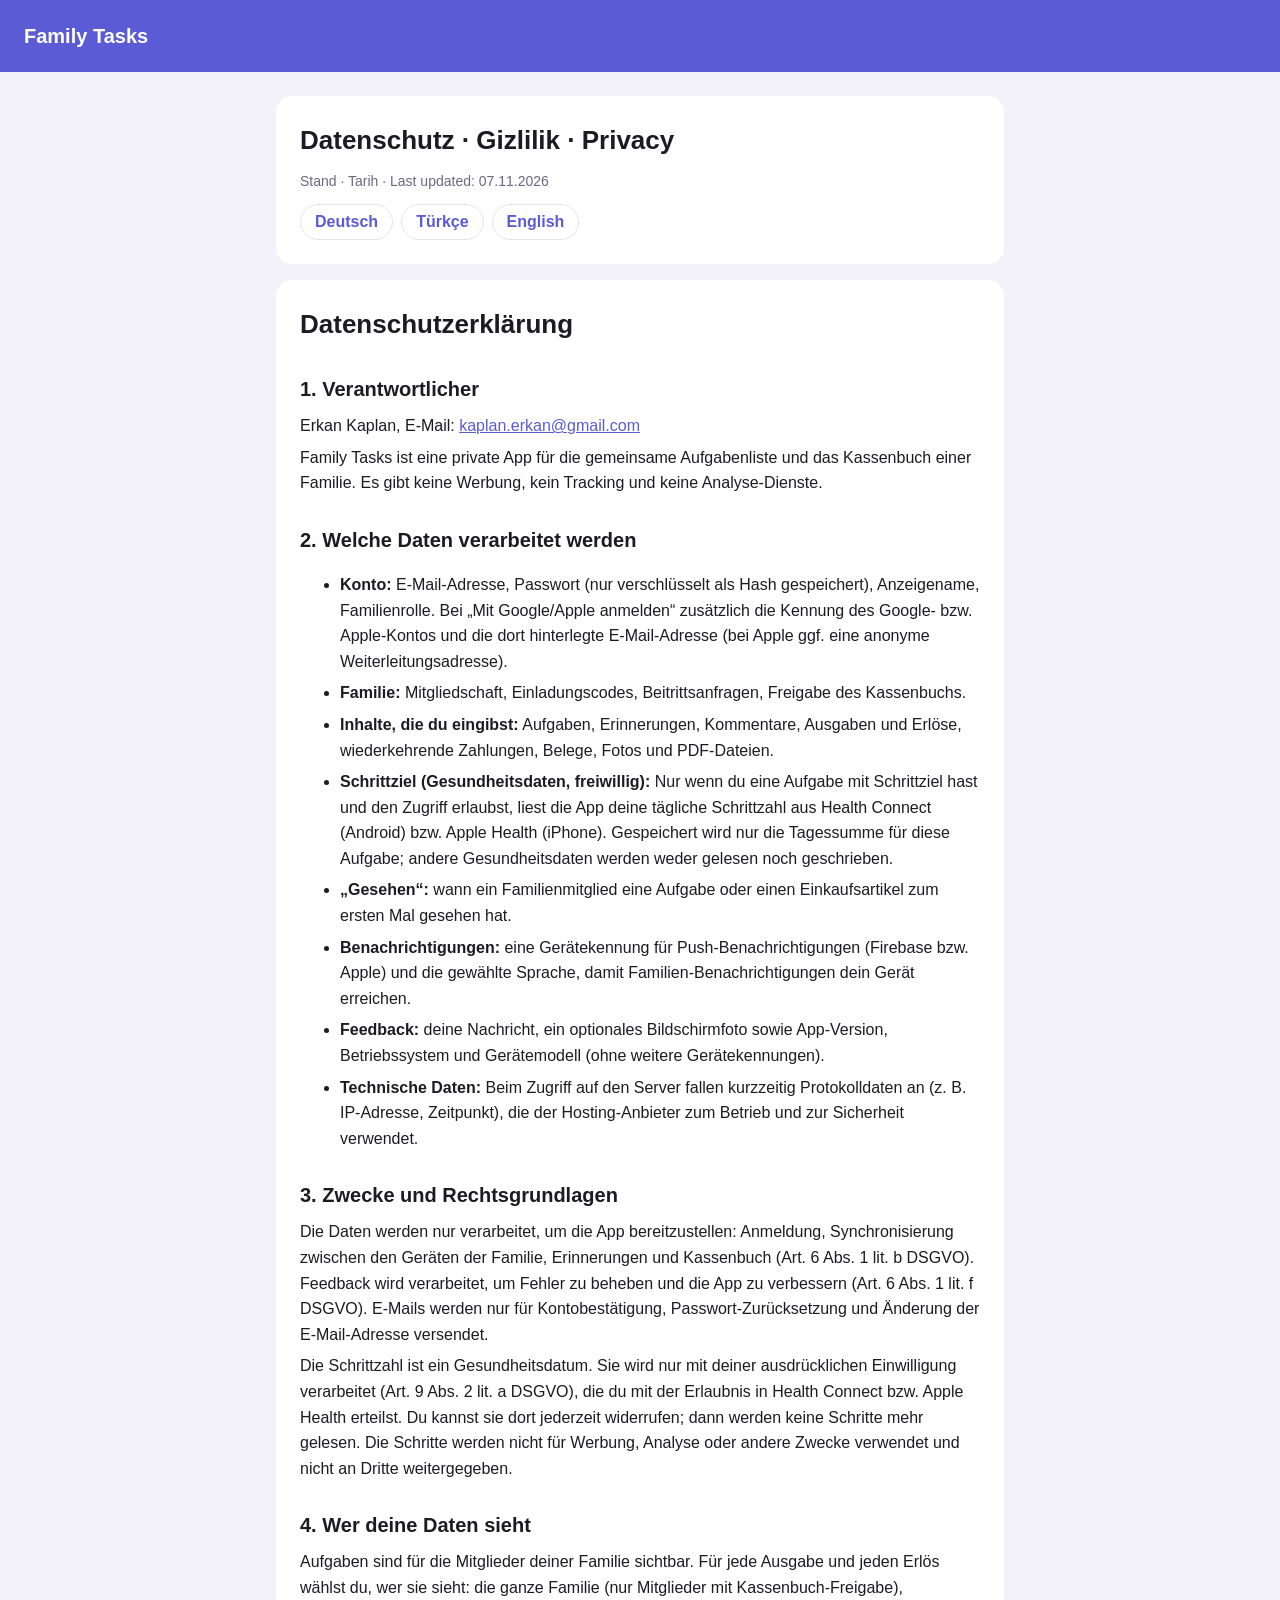
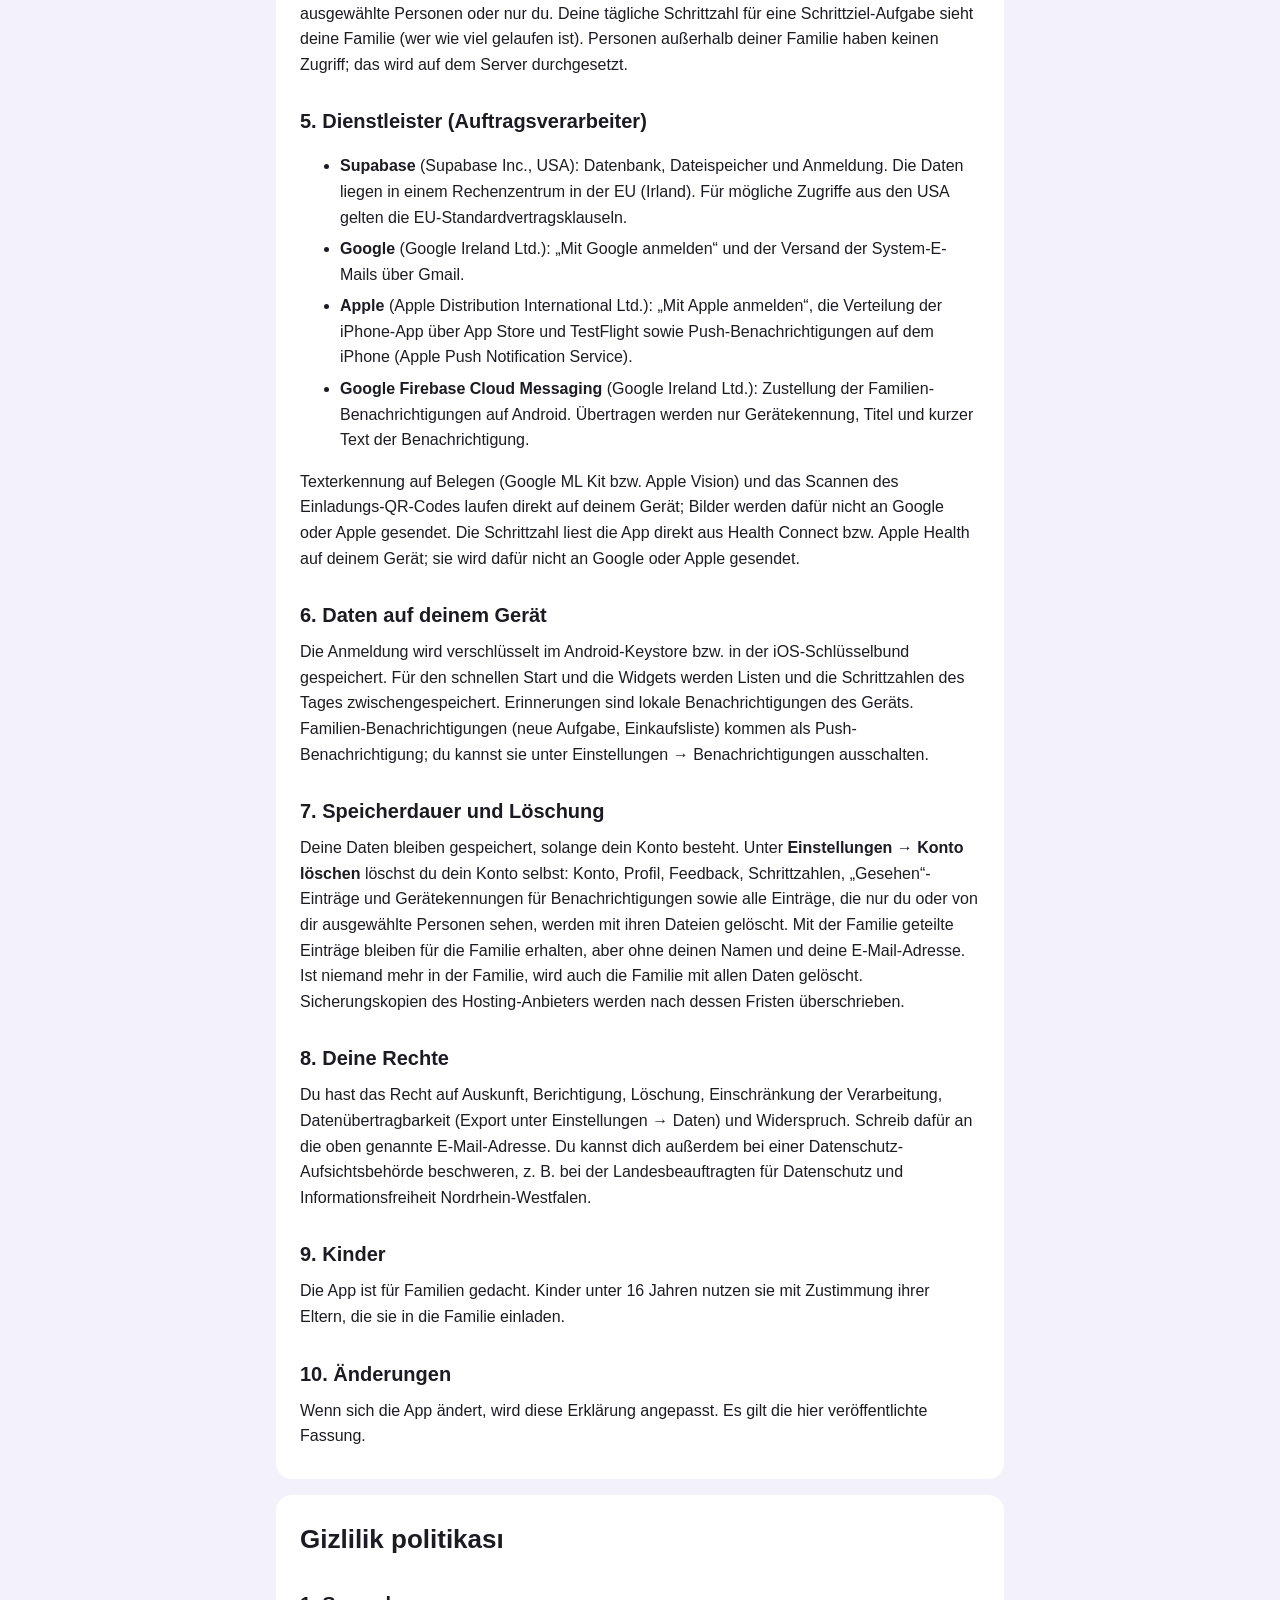
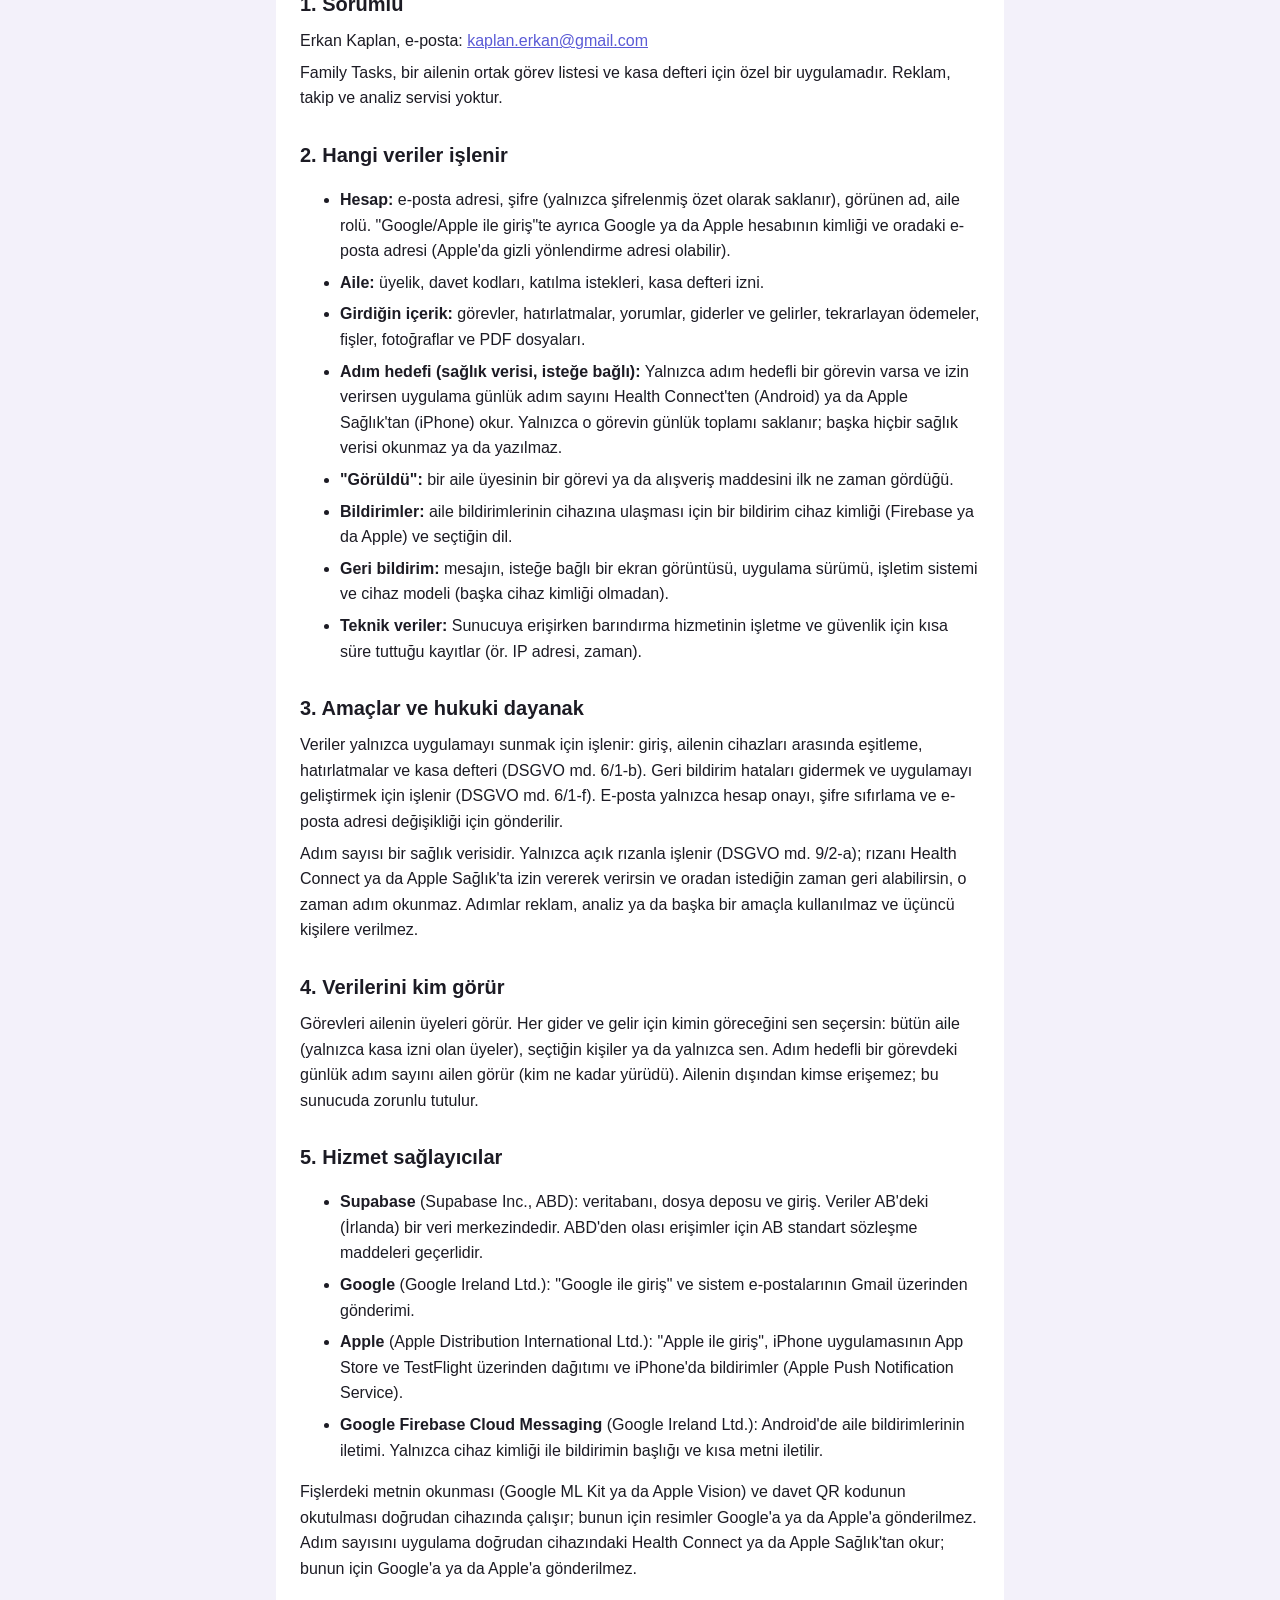
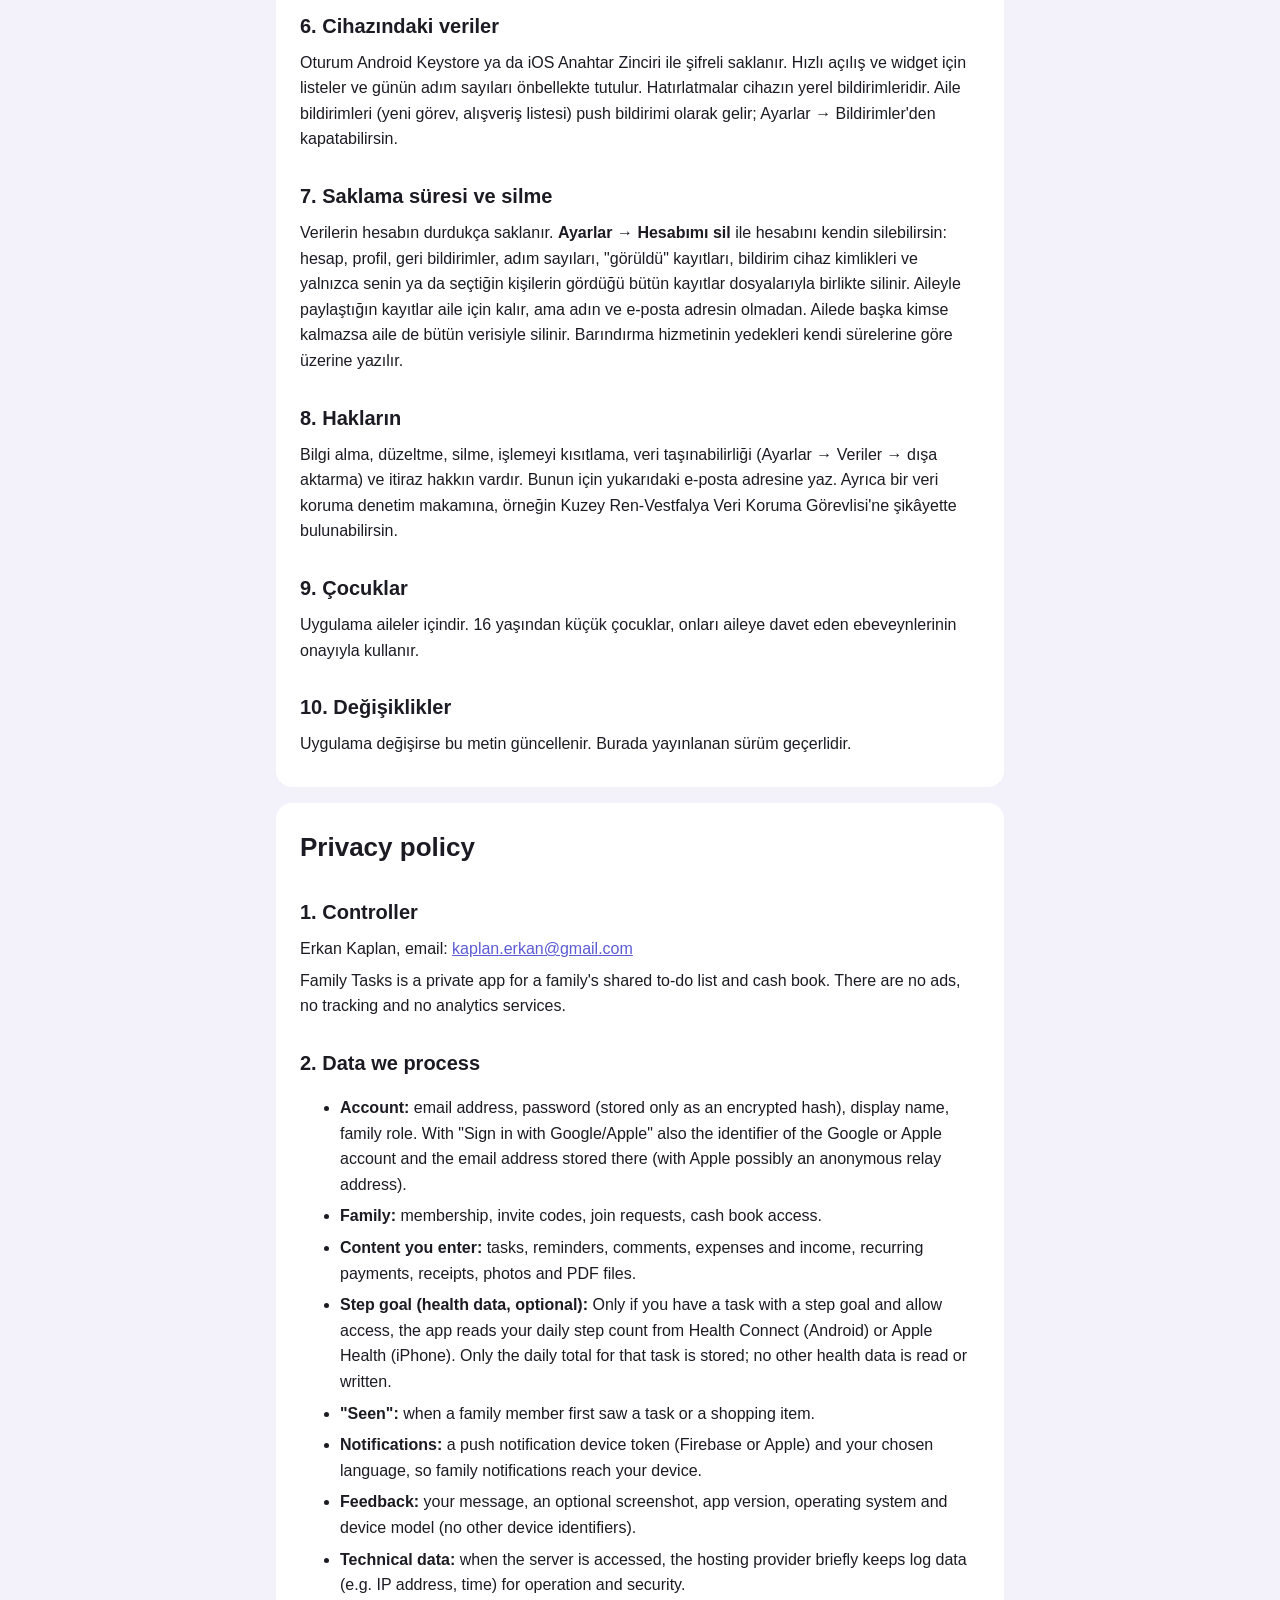
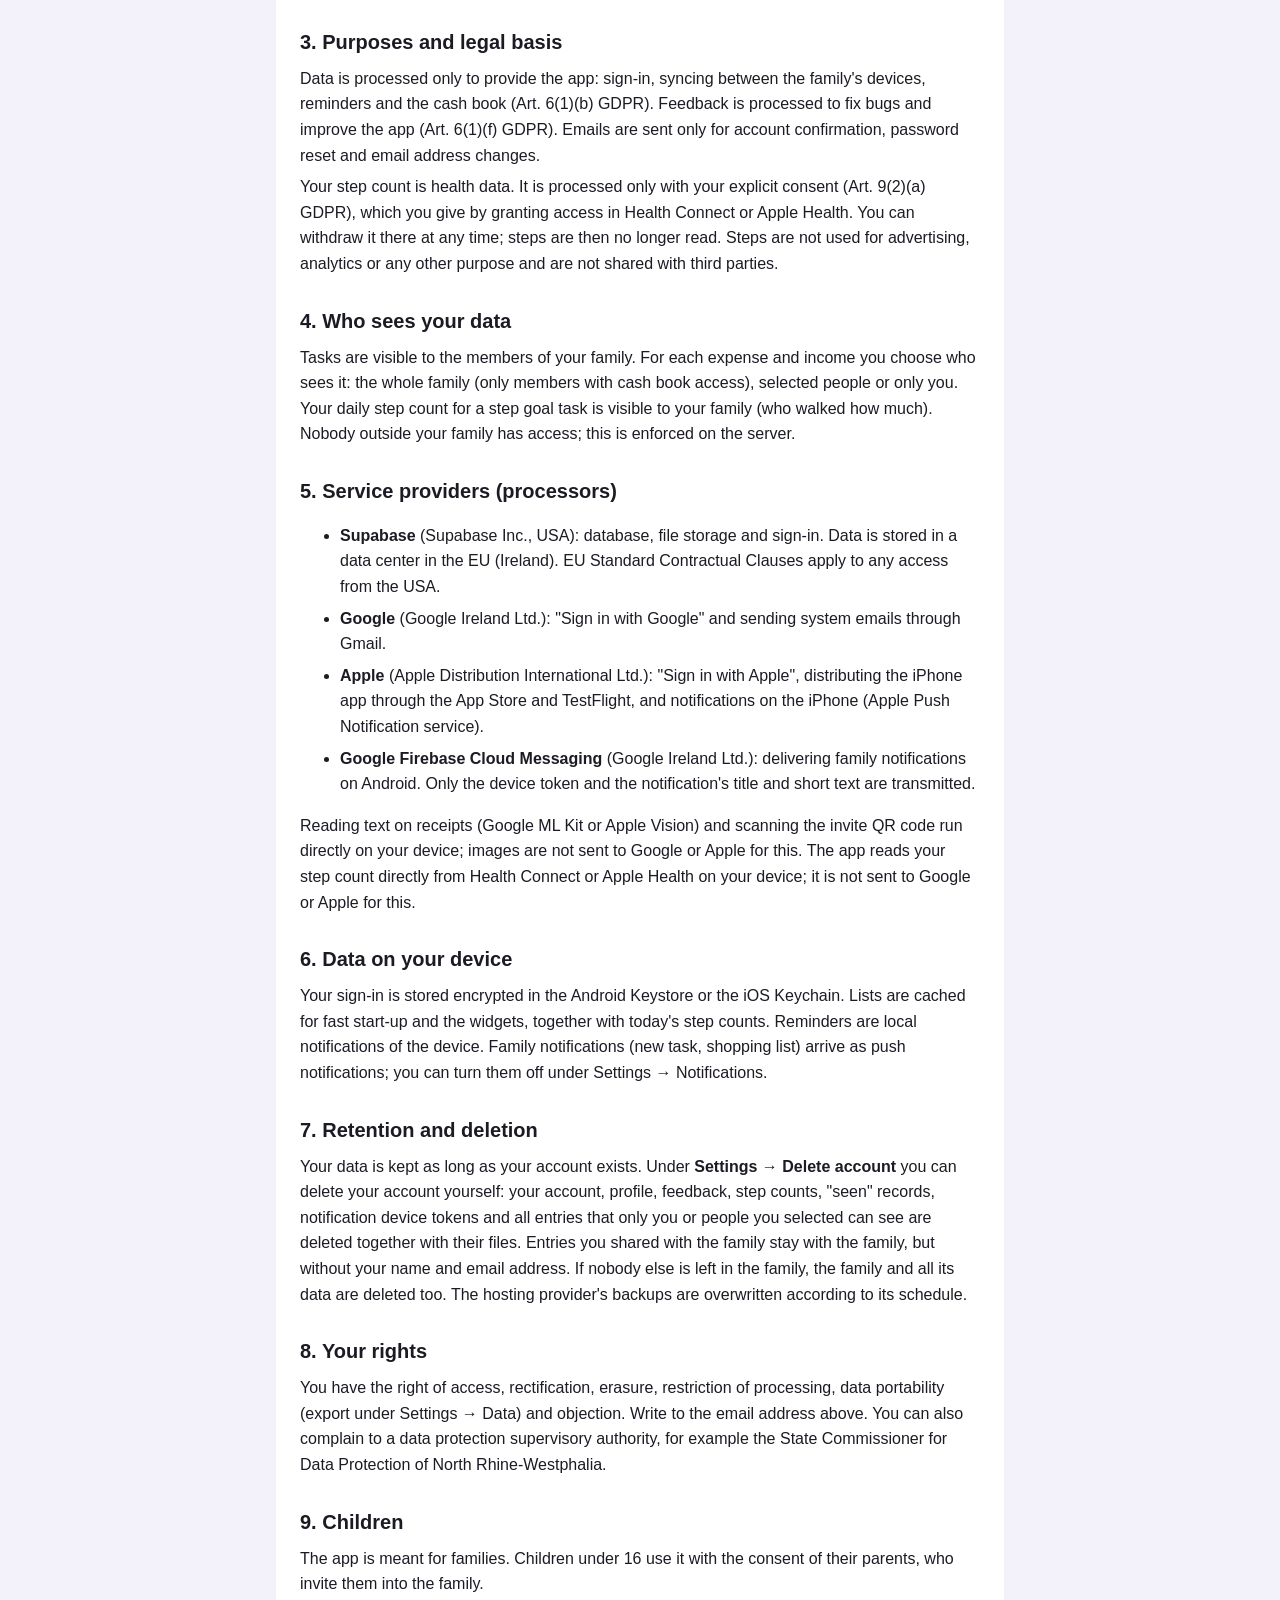
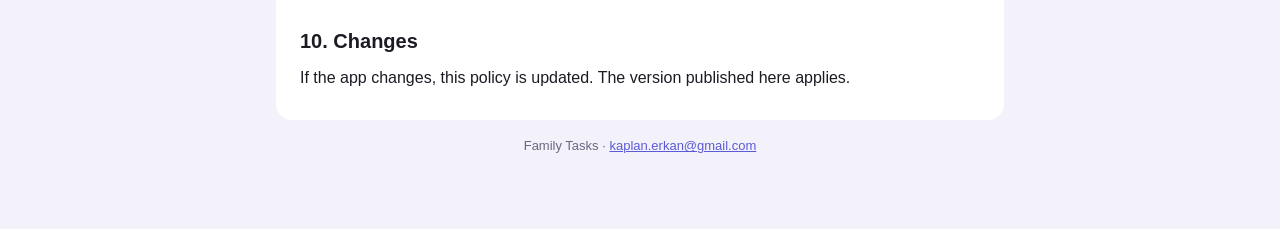
==== datenschutz.html @ 00d7a7e5 "docs(privacy): cover step goals, family notifications and "seen" The app now reads daily steps for s" ====
<!DOCTYPE html>
<html lang="de">
<head>
  <meta charset="utf-8">
  <meta name="viewport" content="width=device-width, initial-scale=1">
  <title>Family Tasks – Datenschutzerklärung · Gizlilik politikası · Privacy policy</title>
  <link rel="stylesheet" href="style.css">
</head>
<body>
  <header><a href="./">Family Tasks</a></header>
  <main>
    <div class="card">
      <h1>Datenschutz · Gizlilik · Privacy</h1>
      <p class="muted">Stand · Tarih · Last updated: 07.11.2026</p>
      <div class="lang">
        <a href="#de">Deutsch</a><a href="#tr">Türkçe</a><a href="#en">English</a>
      </div>
    </div>

    <!-- ============================== DEUTSCH ============================== -->
    <div class="card" id="de" lang="de">
      <h1>Datenschutzerklärung</h1>

      <h2>1. Verantwortlicher</h2>
      <p>Erkan Kaplan, E-Mail: <a href="mailto:kaplan.erkan@gmail.com">kaplan.erkan@gmail.com</a></p>
      <p>Family Tasks ist eine private App für die gemeinsame Aufgabenliste und das Kassenbuch einer Familie.
        Es gibt keine Werbung, kein Tracking und keine Analyse-Dienste.</p>

      <h2>2. Welche Daten verarbeitet werden</h2>
      <ul>
        <li><b>Konto:</b> E-Mail-Adresse, Passwort (nur verschlüsselt als Hash gespeichert), Anzeigename,
          Familienrolle. Bei „Mit Google/Apple anmelden“ zusätzlich die Kennung des Google- bzw. Apple-Kontos
          und die dort hinterlegte E-Mail-Adresse (bei Apple ggf. eine anonyme Weiterleitungsadresse).</li>
        <li><b>Familie:</b> Mitgliedschaft, Einladungscodes, Beitrittsanfragen, Freigabe des Kassenbuchs.</li>
        <li><b>Inhalte, die du eingibst:</b> Aufgaben, Erinnerungen, Kommentare, Ausgaben und Erlöse,
          wiederkehrende Zahlungen, Belege, Fotos und PDF-Dateien.</li>
        <li><b>Schrittziel (Gesundheitsdaten, freiwillig):</b> Nur wenn du eine Aufgabe mit Schrittziel hast und den
          Zugriff erlaubst, liest die App deine tägliche Schrittzahl aus Health Connect (Android) bzw. Apple Health
          (iPhone). Gespeichert wird nur die Tagessumme für diese Aufgabe; andere Gesundheitsdaten werden weder
          gelesen noch geschrieben.</li>
        <li><b>„Gesehen“:</b> wann ein Familienmitglied eine Aufgabe oder einen Einkaufsartikel zum ersten Mal gesehen hat.</li>
        <li><b>Benachrichtigungen:</b> eine Gerätekennung für Push-Benachrichtigungen (Firebase bzw. Apple) und die
          gewählte Sprache, damit Familien-Benachrichtigungen dein Gerät erreichen.</li>
        <li><b>Feedback:</b> deine Nachricht, ein optionales Bildschirmfoto sowie App-Version, Betriebssystem
          und Gerätemodell (ohne weitere Gerätekennungen).</li>
        <li><b>Technische Daten:</b> Beim Zugriff auf den Server fallen kurzzeitig Protokolldaten an
          (z. B. IP-Adresse, Zeitpunkt), die der Hosting-Anbieter zum Betrieb und zur Sicherheit verwendet.</li>
      </ul>

      <h2>3. Zwecke und Rechtsgrundlagen</h2>
      <p>Die Daten werden nur verarbeitet, um die App bereitzustellen: Anmeldung, Synchronisierung zwischen den
        Geräten der Familie, Erinnerungen und Kassenbuch (Art. 6 Abs. 1 lit. b DSGVO). Feedback wird verarbeitet,
        um Fehler zu beheben und die App zu verbessern (Art. 6 Abs. 1 lit. f DSGVO). E-Mails werden nur für
        Kontobestätigung, Passwort-Zurücksetzung und Änderung der E-Mail-Adresse versendet.</p>
      <p>Die Schrittzahl ist ein Gesundheitsdatum. Sie wird nur mit deiner ausdrücklichen Einwilligung verarbeitet
        (Art. 9 Abs. 2 lit. a DSGVO), die du mit der Erlaubnis in Health Connect bzw. Apple Health erteilst. Du kannst
        sie dort jederzeit widerrufen; dann werden keine Schritte mehr gelesen. Die Schritte werden nicht für Werbung,
        Analyse oder andere Zwecke verwendet und nicht an Dritte weitergegeben.</p>

      <h2>4. Wer deine Daten sieht</h2>
      <p>Aufgaben sind für die Mitglieder deiner Familie sichtbar. Für jede Ausgabe und jeden Erlös wählst du,
        wer sie sieht: die ganze Familie (nur Mitglieder mit Kassenbuch-Freigabe), ausgewählte Personen oder nur du.
        Deine tägliche Schrittzahl für eine Schrittziel-Aufgabe sieht deine Familie (wer wie viel gelaufen ist).
        Personen außerhalb deiner Familie haben keinen Zugriff; das wird auf dem Server durchgesetzt.</p>

      <h2>5. Dienstleister (Auftragsverarbeiter)</h2>
      <ul>
        <li><b>Supabase</b> (Supabase Inc., USA): Datenbank, Dateispeicher und Anmeldung. Die Daten liegen in einem
          Rechenzentrum in der EU (Irland). Für mögliche Zugriffe aus den USA gelten die EU-Standardvertragsklauseln.</li>
        <li><b>Google</b> (Google Ireland Ltd.): „Mit Google anmelden“ und der Versand der System-E-Mails über Gmail.</li>
        <li><b>Apple</b> (Apple Distribution International Ltd.): „Mit Apple anmelden“, die Verteilung der
          iPhone-App über App Store und TestFlight sowie Push-Benachrichtigungen auf dem iPhone (Apple Push
          Notification Service).</li>
        <li><b>Google Firebase Cloud Messaging</b> (Google Ireland Ltd.): Zustellung der Familien-Benachrichtigungen
          auf Android. Übertragen werden nur Gerätekennung, Titel und kurzer Text der Benachrichtigung.</li>
      </ul>
      <p>Texterkennung auf Belegen (Google ML Kit bzw. Apple Vision) und das Scannen des Einladungs-QR-Codes
        laufen direkt auf deinem Gerät; Bilder werden dafür nicht an Google oder Apple gesendet. Die Schrittzahl liest
        die App direkt aus Health Connect bzw. Apple Health auf deinem Gerät; sie wird dafür nicht an Google oder Apple
        gesendet.</p>

      <h2>6. Daten auf deinem Gerät</h2>
      <p>Die Anmeldung wird verschlüsselt im Android-Keystore bzw. in der iOS-Schlüsselbund gespeichert. Für den
        schnellen Start und die Widgets werden Listen und die Schrittzahlen des Tages zwischengespeichert. Erinnerungen
        sind lokale Benachrichtigungen des Geräts. Familien-Benachrichtigungen (neue Aufgabe, Einkaufsliste) kommen
        als Push-Benachrichtigung; du kannst sie unter Einstellungen → Benachrichtigungen ausschalten.</p>

      <h2>7. Speicherdauer und Löschung</h2>
      <p>Deine Daten bleiben gespeichert, solange dein Konto besteht. Unter <b>Einstellungen → Konto löschen</b>
        löschst du dein Konto selbst: Konto, Profil, Feedback, Schrittzahlen, „Gesehen“-Einträge und
        Gerätekennungen für Benachrichtigungen sowie alle Einträge, die nur du oder von dir
        ausgewählte Personen sehen, werden mit ihren Dateien gelöscht. Mit der Familie geteilte Einträge bleiben für
        die Familie erhalten, aber ohne deinen Namen und deine E-Mail-Adresse. Ist niemand mehr in der Familie, wird
        auch die Familie mit allen Daten gelöscht. Sicherungskopien des Hosting-Anbieters werden nach dessen Fristen
        überschrieben.</p>

      <h2>8. Deine Rechte</h2>
      <p>Du hast das Recht auf Auskunft, Berichtigung, Löschung, Einschränkung der Verarbeitung,
        Datenübertragbarkeit (Export unter Einstellungen → Daten) und Widerspruch. Schreib dafür an die oben genannte
        E-Mail-Adresse. Du kannst dich außerdem bei einer Datenschutz-Aufsichtsbehörde beschweren, z. B. bei der
        Landesbeauftragten für Datenschutz und Informationsfreiheit Nordrhein-Westfalen.</p>

      <h2>9. Kinder</h2>
      <p>Die App ist für Familien gedacht. Kinder unter 16 Jahren nutzen sie mit Zustimmung ihrer Eltern, die sie in
        die Familie einladen.</p>

      <h2>10. Änderungen</h2>
      <p>Wenn sich die App ändert, wird diese Erklärung angepasst. Es gilt die hier veröffentlichte Fassung.</p>
    </div>

    <!-- ============================== TÜRKÇE ============================== -->
    <div class="card" id="tr" lang="tr">
      <h1>Gizlilik politikası</h1>

      <h2>1. Sorumlu</h2>
      <p>Erkan Kaplan, e-posta: <a href="mailto:kaplan.erkan@gmail.com">kaplan.erkan@gmail.com</a></p>
      <p>Family Tasks, bir ailenin ortak görev listesi ve kasa defteri için özel bir uygulamadır.
        Reklam, takip ve analiz servisi yoktur.</p>

      <h2>2. Hangi veriler işlenir</h2>
      <ul>
        <li><b>Hesap:</b> e-posta adresi, şifre (yalnızca şifrelenmiş özet olarak saklanır), görünen ad, aile rolü.
          "Google/Apple ile giriş"te ayrıca Google ya da Apple hesabının kimliği ve oradaki e-posta adresi
          (Apple'da gizli yönlendirme adresi olabilir).</li>
        <li><b>Aile:</b> üyelik, davet kodları, katılma istekleri, kasa defteri izni.</li>
        <li><b>Girdiğin içerik:</b> görevler, hatırlatmalar, yorumlar, giderler ve gelirler, tekrarlayan ödemeler,
          fişler, fotoğraflar ve PDF dosyaları.</li>
        <li><b>Adım hedefi (sağlık verisi, isteğe bağlı):</b> Yalnızca adım hedefli bir görevin varsa ve izin verirsen
          uygulama günlük adım sayını Health Connect'ten (Android) ya da Apple Sağlık'tan (iPhone) okur. Yalnızca o
          görevin günlük toplamı saklanır; başka hiçbir sağlık verisi okunmaz ya da yazılmaz.</li>
        <li><b>"Görüldü":</b> bir aile üyesinin bir görevi ya da alışveriş maddesini ilk ne zaman gördüğü.</li>
        <li><b>Bildirimler:</b> aile bildirimlerinin cihazına ulaşması için bir bildirim cihaz kimliği (Firebase ya da
          Apple) ve seçtiğin dil.</li>
        <li><b>Geri bildirim:</b> mesajın, isteğe bağlı bir ekran görüntüsü, uygulama sürümü, işletim sistemi ve
          cihaz modeli (başka cihaz kimliği olmadan).</li>
        <li><b>Teknik veriler:</b> Sunucuya erişirken barındırma hizmetinin işletme ve güvenlik için kısa süre
          tuttuğu kayıtlar (ör. IP adresi, zaman).</li>
      </ul>

      <h2>3. Amaçlar ve hukuki dayanak</h2>
      <p>Veriler yalnızca uygulamayı sunmak için işlenir: giriş, ailenin cihazları arasında eşitleme, hatırlatmalar
        ve kasa defteri (DSGVO md. 6/1-b). Geri bildirim hataları gidermek ve uygulamayı geliştirmek için işlenir
        (DSGVO md. 6/1-f). E-posta yalnızca hesap onayı, şifre sıfırlama ve e-posta adresi değişikliği için gönderilir.</p>
      <p>Adım sayısı bir sağlık verisidir. Yalnızca açık rızanla işlenir (DSGVO md. 9/2-a); rızanı Health Connect ya da
        Apple Sağlık'ta izin vererek verirsin ve oradan istediğin zaman geri alabilirsin, o zaman adım okunmaz. Adımlar
        reklam, analiz ya da başka bir amaçla kullanılmaz ve üçüncü kişilere verilmez.</p>

      <h2>4. Verilerini kim görür</h2>
      <p>Görevleri ailenin üyeleri görür. Her gider ve gelir için kimin göreceğini sen seçersin: bütün aile (yalnızca
        kasa izni olan üyeler), seçtiğin kişiler ya da yalnızca sen. Adım hedefli bir görevdeki günlük adım sayını
        ailen görür (kim ne kadar yürüdü). Ailenin dışından kimse erişemez; bu sunucuda zorunlu tutulur.</p>

      <h2>5. Hizmet sağlayıcılar</h2>
      <ul>
        <li><b>Supabase</b> (Supabase Inc., ABD): veritabanı, dosya deposu ve giriş. Veriler AB'deki (İrlanda) bir veri
          merkezindedir. ABD'den olası erişimler için AB standart sözleşme maddeleri geçerlidir.</li>
        <li><b>Google</b> (Google Ireland Ltd.): "Google ile giriş" ve sistem e-postalarının Gmail üzerinden gönderimi.</li>
        <li><b>Apple</b> (Apple Distribution International Ltd.): "Apple ile giriş", iPhone uygulamasının App Store ve
          TestFlight üzerinden dağıtımı ve iPhone'da bildirimler (Apple Push Notification Service).</li>
        <li><b>Google Firebase Cloud Messaging</b> (Google Ireland Ltd.): Android'de aile bildirimlerinin iletimi.
          Yalnızca cihaz kimliği ile bildirimin başlığı ve kısa metni iletilir.</li>
      </ul>
      <p>Fişlerdeki metnin okunması (Google ML Kit ya da Apple Vision) ve davet QR kodunun okutulması doğrudan
        cihazında çalışır; bunun için resimler Google'a ya da Apple'a gönderilmez. Adım sayısını uygulama doğrudan
        cihazındaki Health Connect ya da Apple Sağlık'tan okur; bunun için Google'a ya da Apple'a gönderilmez.</p>

      <h2>6. Cihazındaki veriler</h2>
      <p>Oturum Android Keystore ya da iOS Anahtar Zinciri ile şifreli saklanır. Hızlı açılış ve widget için listeler
        ve günün adım sayıları önbellekte tutulur. Hatırlatmalar cihazın yerel bildirimleridir. Aile bildirimleri
        (yeni görev, alışveriş listesi) push bildirimi olarak gelir; Ayarlar → Bildirimler'den kapatabilirsin.</p>

      <h2>7. Saklama süresi ve silme</h2>
      <p>Verilerin hesabın durdukça saklanır. <b>Ayarlar → Hesabımı sil</b> ile hesabını kendin silebilirsin: hesap,
        profil, geri bildirimler, adım sayıları, "görüldü" kayıtları, bildirim cihaz kimlikleri ve yalnızca senin ya da seçtiğin kişilerin gördüğü bütün kayıtlar dosyalarıyla
        birlikte silinir. Aileyle paylaştığın kayıtlar aile için kalır, ama adın ve e-posta adresin olmadan. Ailede
        başka kimse kalmazsa aile de bütün verisiyle silinir. Barındırma hizmetinin yedekleri kendi sürelerine göre
        üzerine yazılır.</p>

      <h2>8. Hakların</h2>
      <p>Bilgi alma, düzeltme, silme, işlemeyi kısıtlama, veri taşınabilirliği (Ayarlar → Veriler → dışa aktarma) ve
        itiraz hakkın vardır. Bunun için yukarıdaki e-posta adresine yaz. Ayrıca bir veri koruma denetim makamına,
        örneğin Kuzey Ren-Vestfalya Veri Koruma Görevlisi'ne şikâyette bulunabilirsin.</p>

      <h2>9. Çocuklar</h2>
      <p>Uygulama aileler içindir. 16 yaşından küçük çocuklar, onları aileye davet eden ebeveynlerinin onayıyla kullanır.</p>

      <h2>10. Değişiklikler</h2>
      <p>Uygulama değişirse bu metin güncellenir. Burada yayınlanan sürüm geçerlidir.</p>
    </div>

    <!-- ============================== ENGLISH ============================== -->
    <div class="card" id="en" lang="en">
      <h1>Privacy policy</h1>

      <h2>1. Controller</h2>
      <p>Erkan Kaplan, email: <a href="mailto:kaplan.erkan@gmail.com">kaplan.erkan@gmail.com</a></p>
      <p>Family Tasks is a private app for a family's shared to-do list and cash book. There are no ads, no
        tracking and no analytics services.</p>

      <h2>2. Data we process</h2>
      <ul>
        <li><b>Account:</b> email address, password (stored only as an encrypted hash), display name, family role.
          With "Sign in with Google/Apple" also the identifier of the Google or Apple account and the email address
          stored there (with Apple possibly an anonymous relay address).</li>
        <li><b>Family:</b> membership, invite codes, join requests, cash book access.</li>
        <li><b>Content you enter:</b> tasks, reminders, comments, expenses and income, recurring payments, receipts,
          photos and PDF files.</li>
        <li><b>Step goal (health data, optional):</b> Only if you have a task with a step goal and allow access, the
          app reads your daily step count from Health Connect (Android) or Apple Health (iPhone). Only the daily total
          for that task is stored; no other health data is read or written.</li>
        <li><b>"Seen":</b> when a family member first saw a task or a shopping item.</li>
        <li><b>Notifications:</b> a push notification device token (Firebase or Apple) and your chosen language, so
          family notifications reach your device.</li>
        <li><b>Feedback:</b> your message, an optional screenshot, app version, operating system and device model
          (no other device identifiers).</li>
        <li><b>Technical data:</b> when the server is accessed, the hosting provider briefly keeps log data
          (e.g. IP address, time) for operation and security.</li>
      </ul>

      <h2>3. Purposes and legal basis</h2>
      <p>Data is processed only to provide the app: sign-in, syncing between the family's devices, reminders and the
        cash book (Art. 6(1)(b) GDPR). Feedback is processed to fix bugs and improve the app (Art. 6(1)(f) GDPR).
        Emails are sent only for account confirmation, password reset and email address changes.</p>
      <p>Your step count is health data. It is processed only with your explicit consent (Art. 9(2)(a) GDPR), which you
        give by granting access in Health Connect or Apple Health. You can withdraw it there at any time; steps are then
        no longer read. Steps are not used for advertising, analytics or any other purpose and are not shared with
        third parties.</p>

      <h2>4. Who sees your data</h2>
      <p>Tasks are visible to the members of your family. For each expense and income you choose who sees it: the
        whole family (only members with cash book access), selected people or only you. Your daily step count for a
        step goal task is visible to your family (who walked how much). Nobody outside your family has access; this is
        enforced on the server.</p>

      <h2>5. Service providers (processors)</h2>
      <ul>
        <li><b>Supabase</b> (Supabase Inc., USA): database, file storage and sign-in. Data is stored in a data center
          in the EU (Ireland). EU Standard Contractual Clauses apply to any access from the USA.</li>
        <li><b>Google</b> (Google Ireland Ltd.): "Sign in with Google" and sending system emails through Gmail.</li>
        <li><b>Apple</b> (Apple Distribution International Ltd.): "Sign in with Apple", distributing the iPhone app
          through the App Store and TestFlight, and notifications on the iPhone (Apple Push Notification service).</li>
        <li><b>Google Firebase Cloud Messaging</b> (Google Ireland Ltd.): delivering family notifications on Android.
          Only the device token and the notification's title and short text are transmitted.</li>
      </ul>
      <p>Reading text on receipts (Google ML Kit or Apple Vision) and scanning the invite QR code run directly on your
        device; images are not sent to Google or Apple for this. The app reads your step count directly from Health
        Connect or Apple Health on your device; it is not sent to Google or Apple for this.</p>

      <h2>6. Data on your device</h2>
      <p>Your sign-in is stored encrypted in the Android Keystore or the iOS Keychain. Lists are cached for fast start-up
        and the widgets, together with today's step counts. Reminders are local notifications of the device. Family
        notifications (new task, shopping list) arrive as push notifications; you can turn them off under Settings →
        Notifications.</p>

      <h2>7. Retention and deletion</h2>
      <p>Your data is kept as long as your account exists. Under <b>Settings → Delete account</b> you can delete your
        account yourself: your account, profile, feedback, step counts, "seen" records, notification device tokens and
        all entries that only you or people you selected can see
        are deleted together with their files. Entries you shared with the family stay with the family, but without your
        name and email address. If nobody else is left in the family, the family and all its data are deleted too. The
        hosting provider's backups are overwritten according to its schedule.</p>

      <h2>8. Your rights</h2>
      <p>You have the right of access, rectification, erasure, restriction of processing, data portability (export under
        Settings → Data) and objection. Write to the email address above. You can also complain to a data protection
        supervisory authority, for example the State Commissioner for Data Protection of North Rhine-Westphalia.</p>

      <h2>9. Children</h2>
      <p>The app is meant for families. Children under 16 use it with the consent of their parents, who invite them into
        the family.</p>

      <h2>10. Changes</h2>
      <p>If the app changes, this policy is updated. The version published here applies.</p>
    </div>

    <footer>Family Tasks · <a href="mailto:kaplan.erkan@gmail.com">kaplan.erkan@gmail.com</a></footer>
  </main>
</body>
</html>
---- style.css ----
:root { --brand: #5B5BD6; --bg: #F3F1FA; --card: #ffffff; --text: #1C1B24; --muted: #6B6880; --line: #E6E3F0; }
@media (prefers-color-scheme: dark) {
  :root { --bg: #131218; --card: #1C1B24; --text: #ECEAF4; --muted: #A6A2B8; --line: #2C2A38; }
}
* { box-sizing: border-box; }
body { margin: 0; background: var(--bg); color: var(--text); font: 16px/1.6 -apple-system, "Segoe UI", Roboto, Helvetica, Arial, sans-serif; }
header { background: var(--brand); color: #fff; padding: 20px 24px; }
header a { color: #fff; text-decoration: none; font-weight: 700; font-size: 20px; }
main { max-width: 760px; margin: 24px auto; padding: 0 16px 48px; }
.card { background: var(--card); border-radius: 16px; padding: 24px; margin-bottom: 16px; }
h1 { font-size: 26px; margin: 0 0 8px; }
h2 { font-size: 20px; margin: 28px 0 8px; }
h3 { font-size: 16px; margin: 20px 0 4px; }
p, li { margin: 6px 0; }
.muted { color: var(--muted); font-size: 14px; }
.lang { display: flex; gap: 8px; flex-wrap: wrap; margin: 12px 0 0; }
.lang a { border: 1px solid var(--line); border-radius: 999px; padding: 4px 14px; color: var(--brand); text-decoration: none; font-weight: 600; }
a { color: var(--brand); }
.big { text-align: center; padding: 40px 24px; }
.check { width: 64px; height: 64px; border-radius: 50%; background: var(--brand); color: #fff; font-size: 36px; line-height: 64px; margin: 0 auto 16px; }
footer { text-align: center; color: var(--muted); font-size: 13px; }
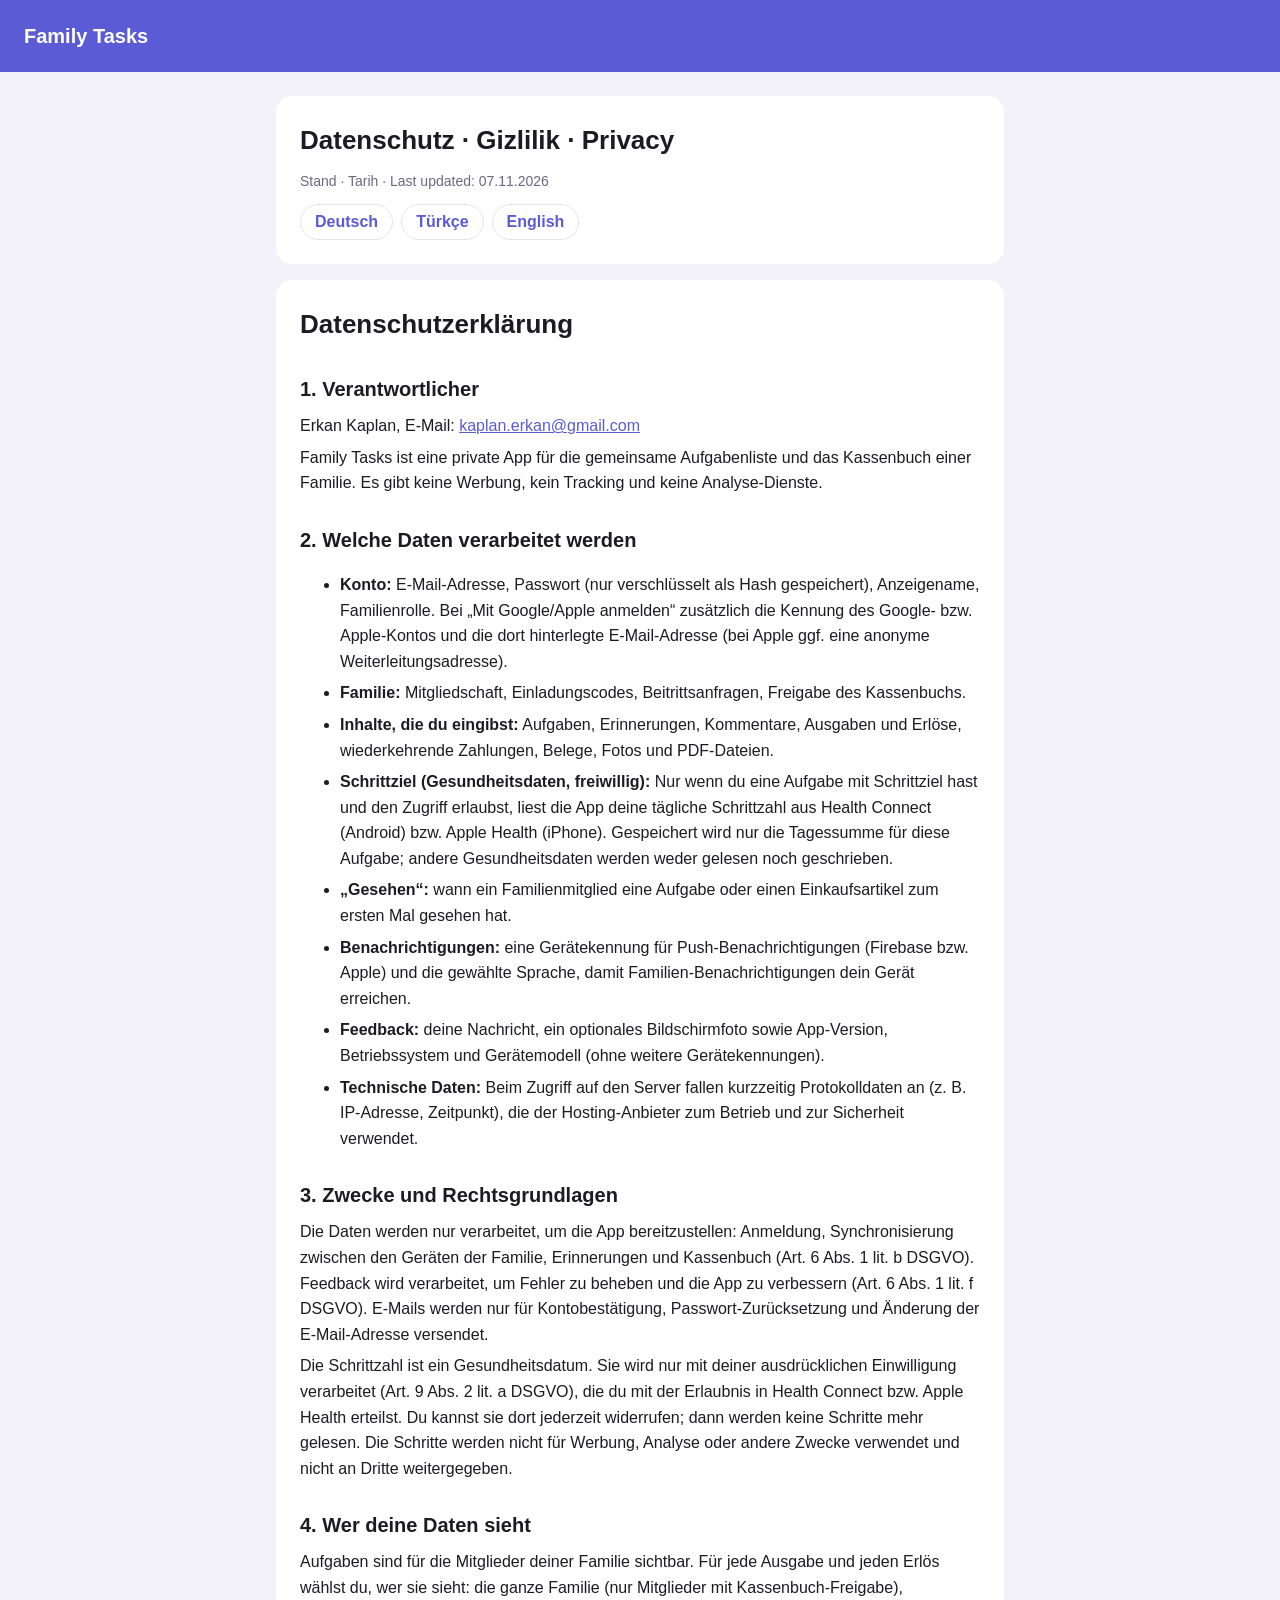
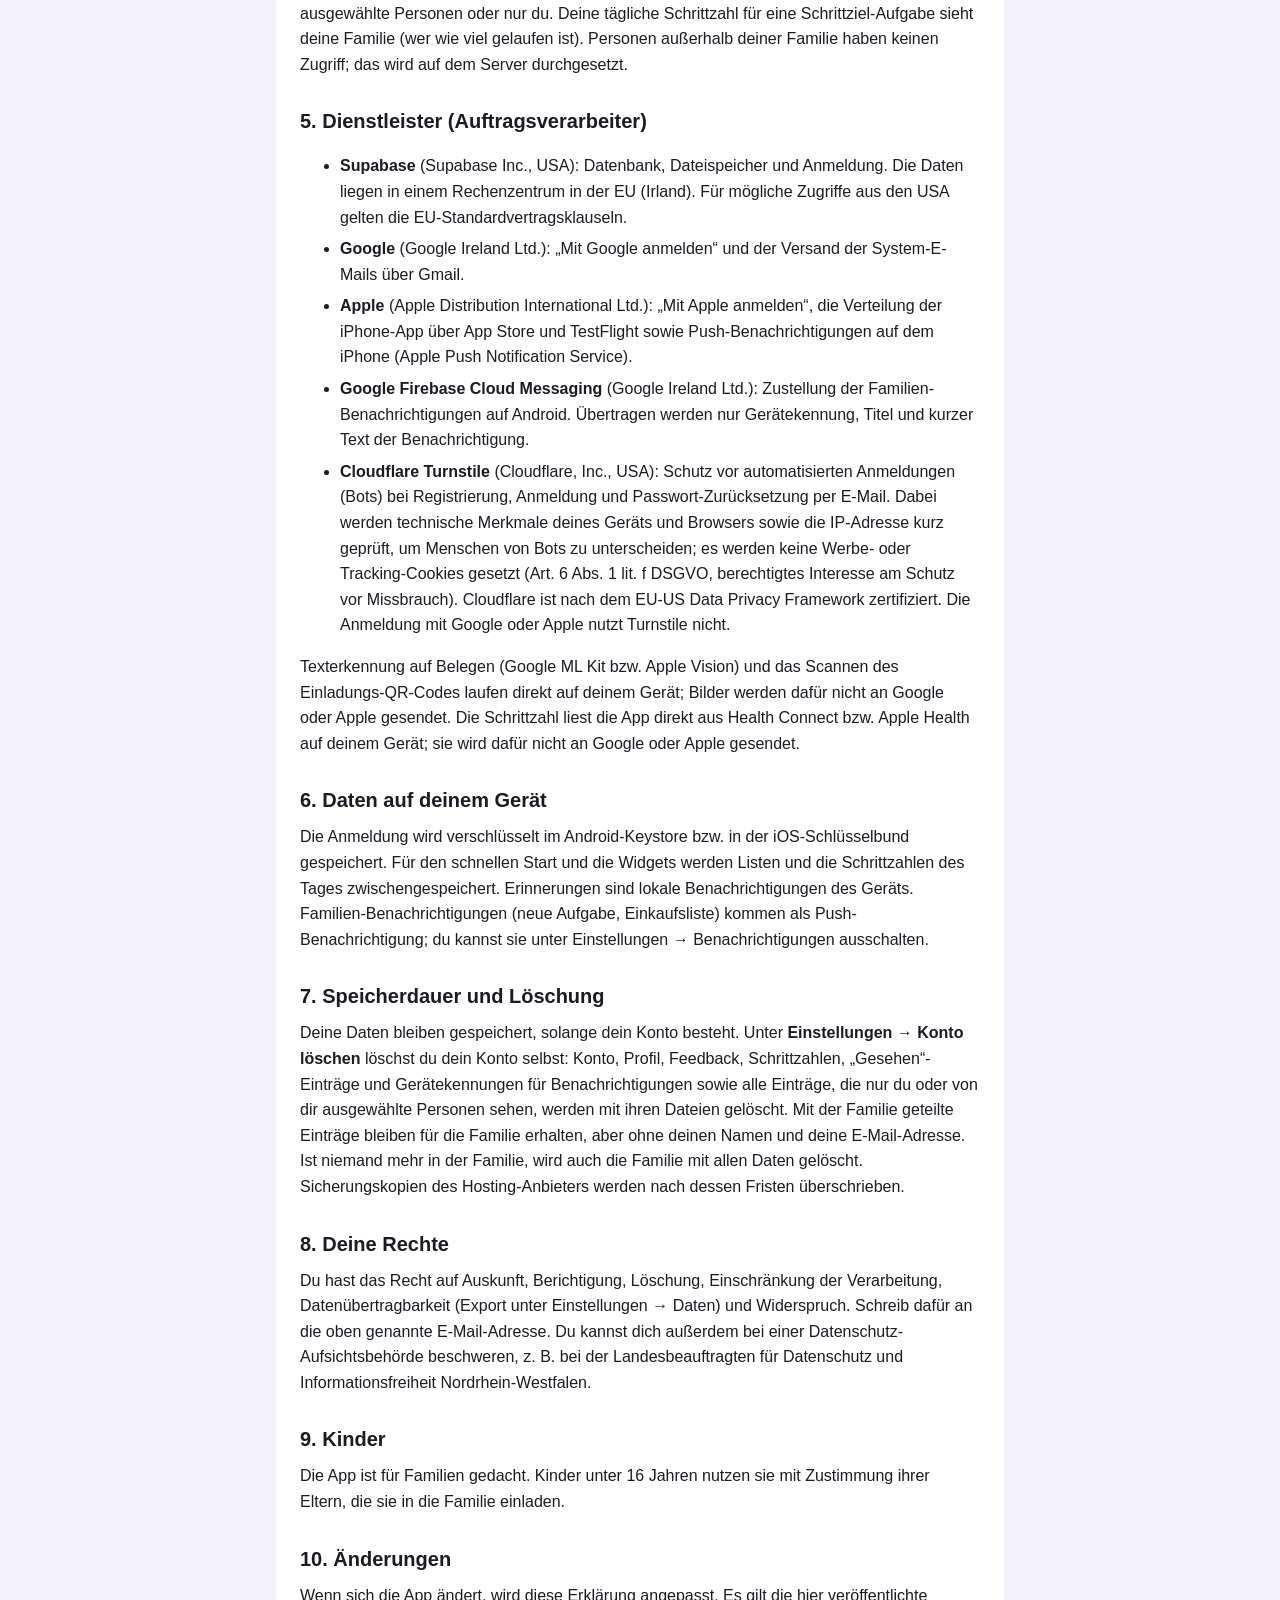
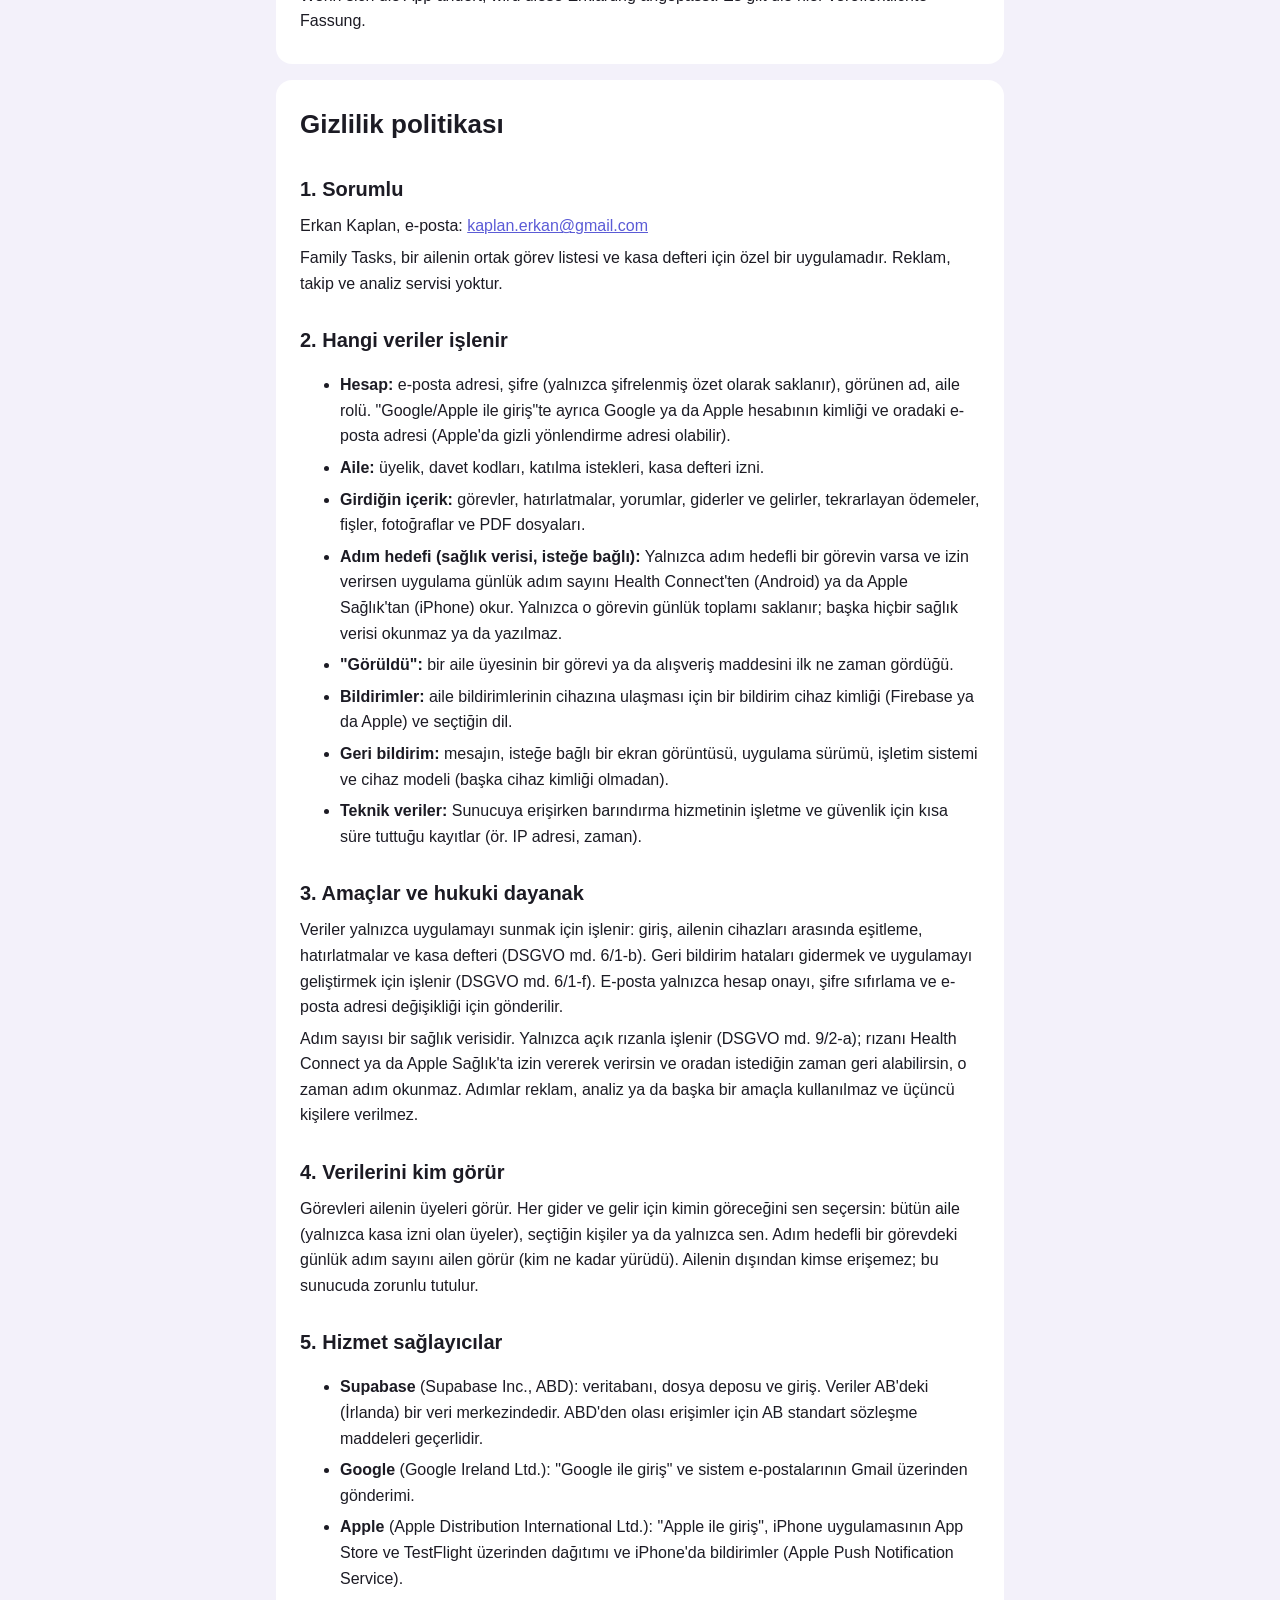
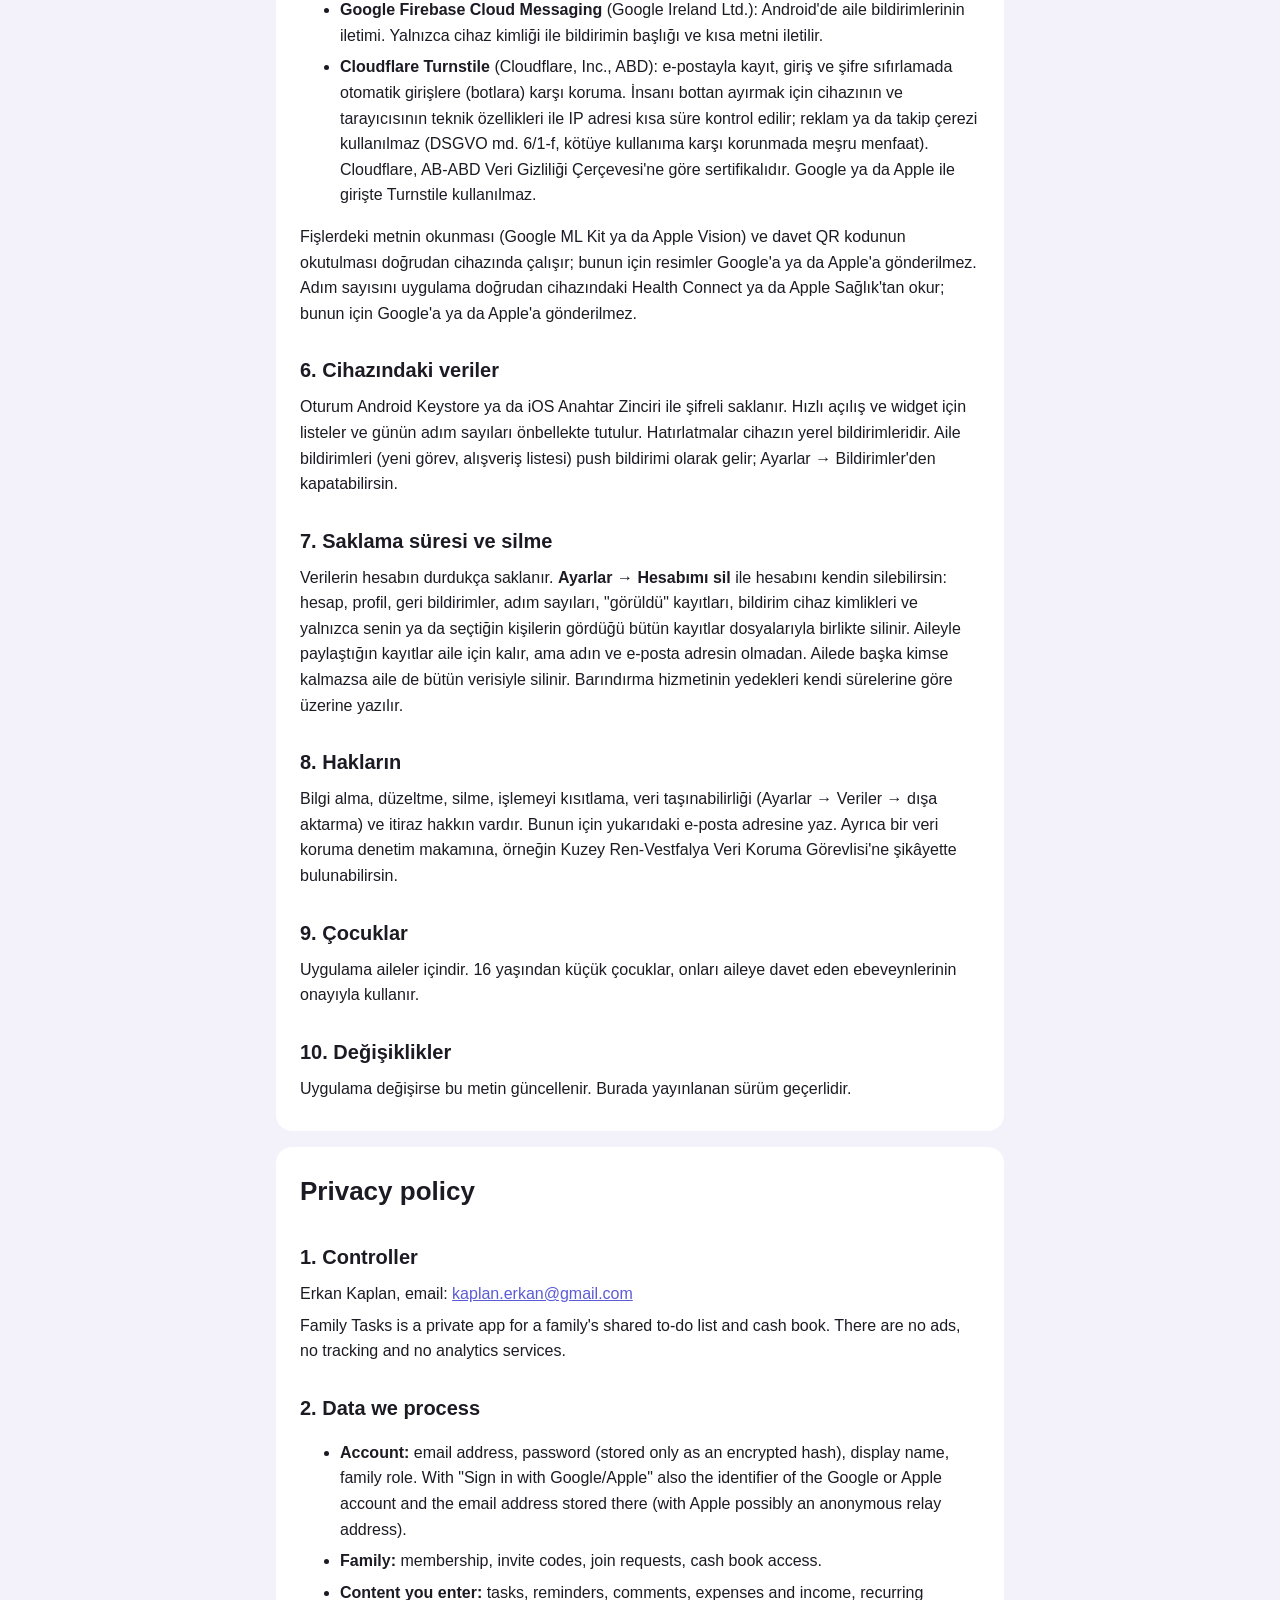
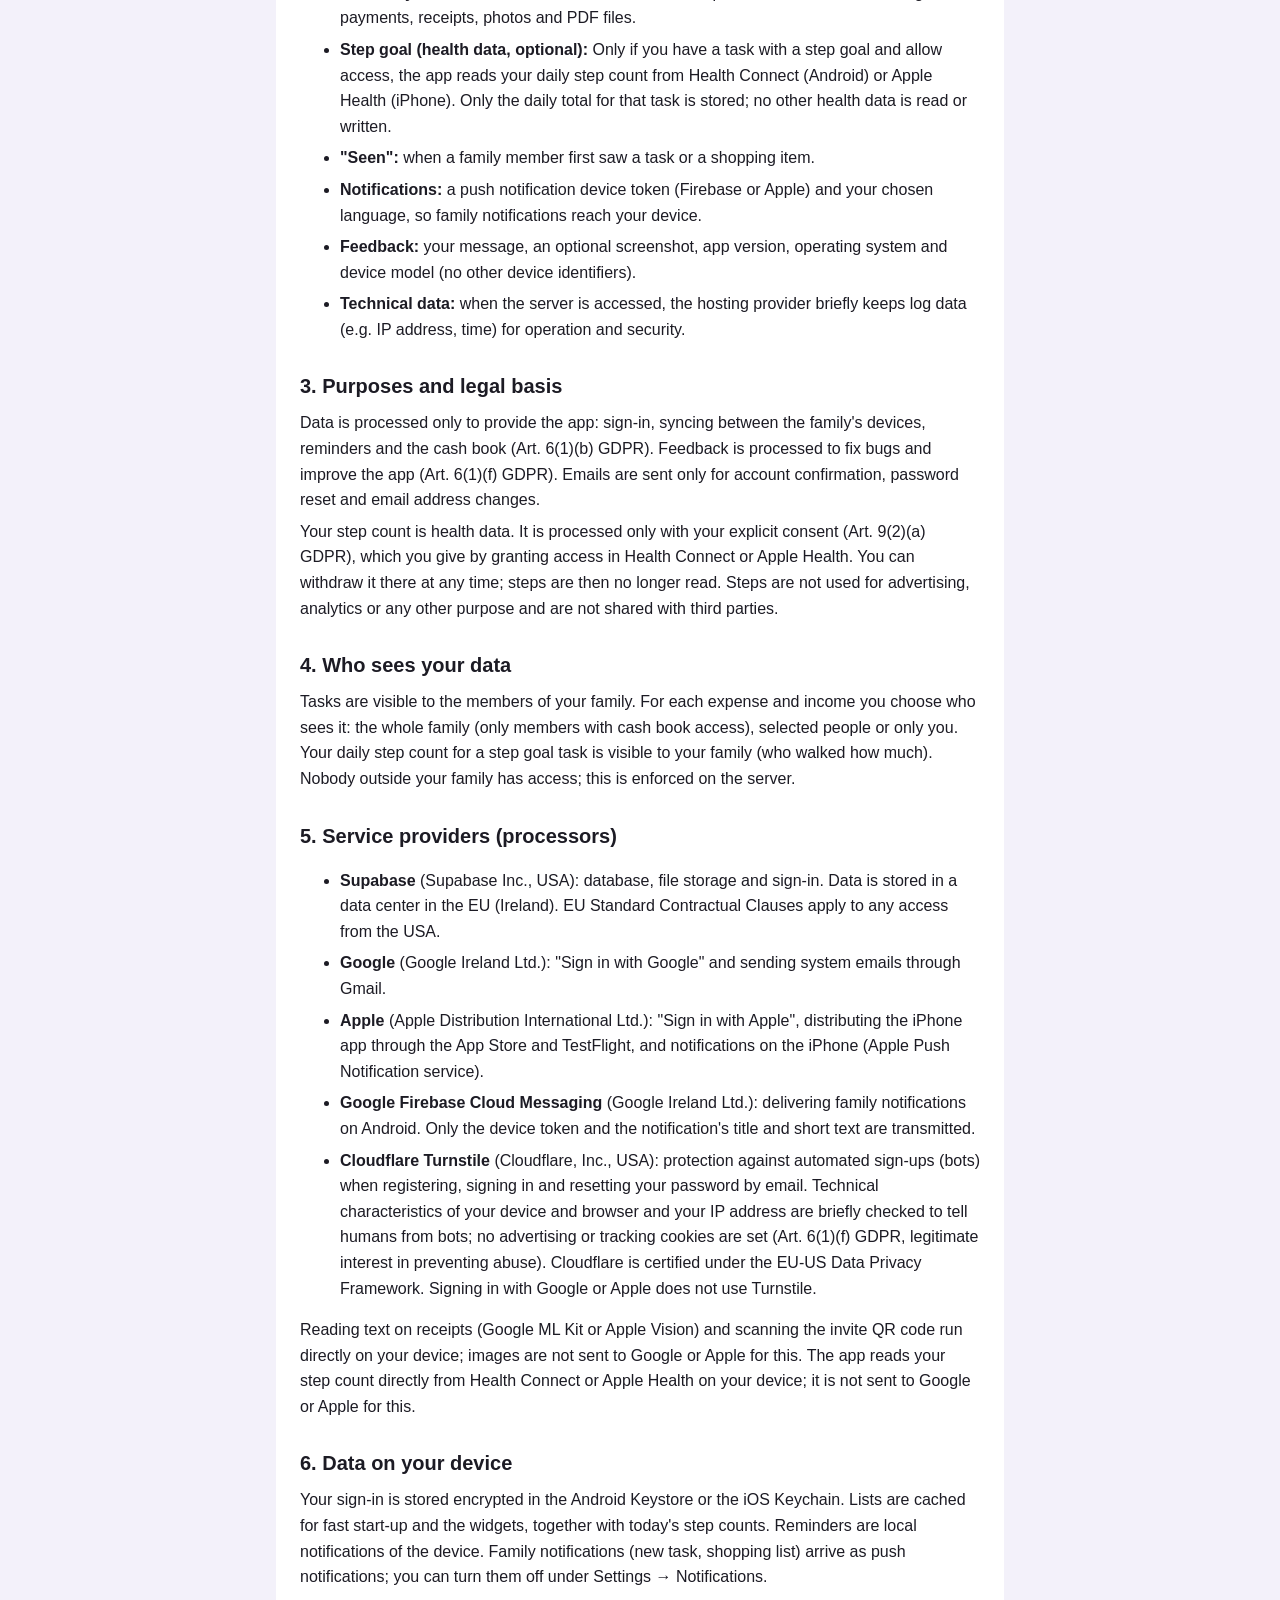
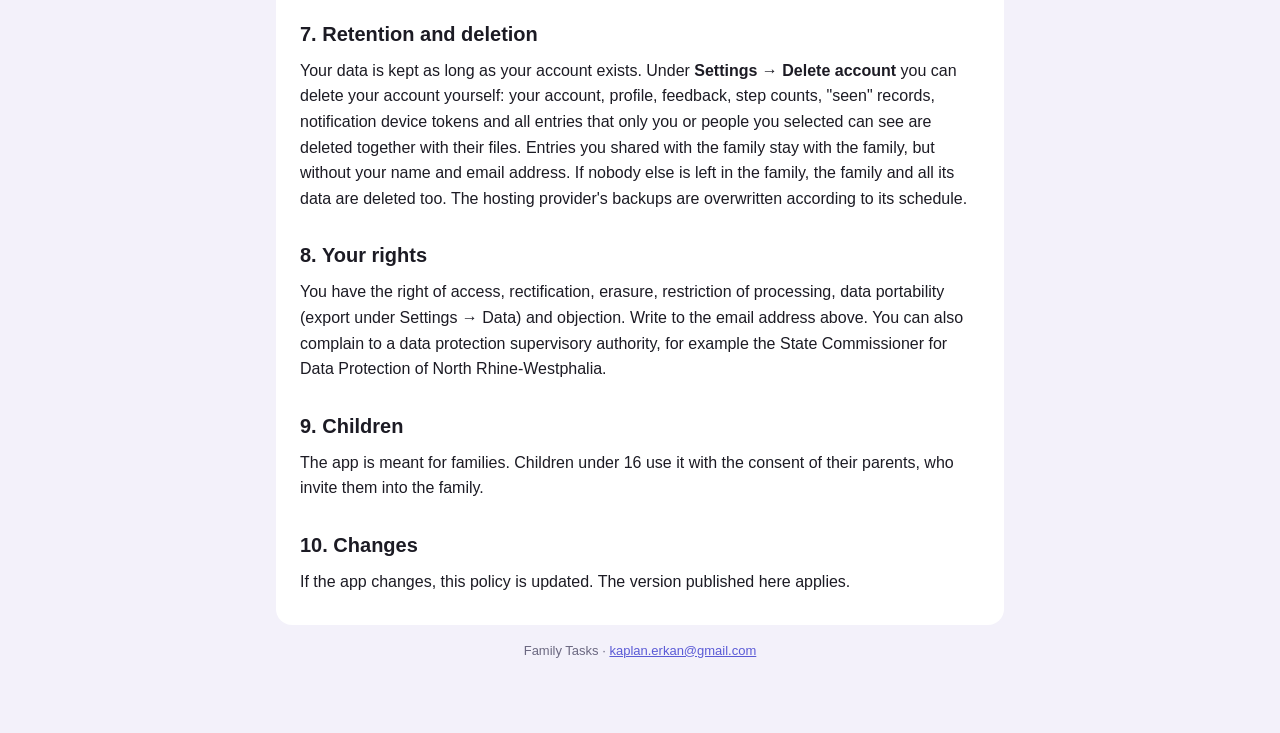
==== commit c8b6c9a7: "docs(privacy): add Cloudflare Turnstile as bot protection processor Email sign-up, sign-in and passw" ====
--- a/datenschutz.html
+++ b/datenschutz.html
@@ -73,6 +73,12 @@
           Notification Service).</li>
         <li><b>Google Firebase Cloud Messaging</b> (Google Ireland Ltd.): Zustellung der Familien-Benachrichtigungen
           auf Android. Übertragen werden nur Gerätekennung, Titel und kurzer Text der Benachrichtigung.</li>
+        <li><b>Cloudflare Turnstile</b> (Cloudflare, Inc., USA): Schutz vor automatisierten Anmeldungen (Bots) bei
+          Registrierung, Anmeldung und Passwort-Zurücksetzung per E-Mail. Dabei werden technische Merkmale deines Geräts
+          und Browsers sowie die IP-Adresse kurz geprüft, um Menschen von Bots zu unterscheiden; es werden keine
+          Werbe- oder Tracking-Cookies gesetzt (Art. 6 Abs. 1 lit. f DSGVO, berechtigtes Interesse am Schutz vor Missbrauch).
+          Cloudflare ist nach dem EU-US Data Privacy Framework zertifiziert. Die Anmeldung mit Google oder Apple nutzt
+          Turnstile nicht.</li>
       </ul>
       <p>Texterkennung auf Belegen (Google ML Kit bzw. Apple Vision) und das Scannen des Einladungs-QR-Codes
         laufen direkt auf deinem Gerät; Bilder werden dafür nicht an Google oder Apple gesendet. Die Schrittzahl liest
@@ -159,6 +165,11 @@
           TestFlight üzerinden dağıtımı ve iPhone'da bildirimler (Apple Push Notification Service).</li>
         <li><b>Google Firebase Cloud Messaging</b> (Google Ireland Ltd.): Android'de aile bildirimlerinin iletimi.
           Yalnızca cihaz kimliği ile bildirimin başlığı ve kısa metni iletilir.</li>
+        <li><b>Cloudflare Turnstile</b> (Cloudflare, Inc., ABD): e-postayla kayıt, giriş ve şifre sıfırlamada otomatik
+          girişlere (botlara) karşı koruma. İnsanı bottan ayırmak için cihazının ve tarayıcısının teknik özellikleri ile
+          IP adresi kısa süre kontrol edilir; reklam ya da takip çerezi kullanılmaz (DSGVO md. 6/1-f, kötüye kullanıma
+          karşı korunmada meşru menfaat). Cloudflare, AB-ABD Veri Gizliliği Çerçevesi'ne göre sertifikalıdır. Google ya da
+          Apple ile girişte Turnstile kullanılmaz.</li>
       </ul>
       <p>Fişlerdeki metnin okunması (Google ML Kit ya da Apple Vision) ve davet QR kodunun okutulması doğrudan
         cihazında çalışır; bunun için resimler Google'a ya da Apple'a gönderilmez. Adım sayısını uygulama doğrudan
@@ -241,6 +252,11 @@
           through the App Store and TestFlight, and notifications on the iPhone (Apple Push Notification service).</li>
         <li><b>Google Firebase Cloud Messaging</b> (Google Ireland Ltd.): delivering family notifications on Android.
           Only the device token and the notification's title and short text are transmitted.</li>
+        <li><b>Cloudflare Turnstile</b> (Cloudflare, Inc., USA): protection against automated sign-ups (bots) when
+          registering, signing in and resetting your password by email. Technical characteristics of your device and
+          browser and your IP address are briefly checked to tell humans from bots; no advertising or tracking cookies are
+          set (Art. 6(1)(f) GDPR, legitimate interest in preventing abuse). Cloudflare is certified under the EU-US Data
+          Privacy Framework. Signing in with Google or Apple does not use Turnstile.</li>
       </ul>
       <p>Reading text on receipts (Google ML Kit or Apple Vision) and scanning the invite QR code run directly on your
         device; images are not sent to Google or Apple for this. The app reads your step count directly from Health
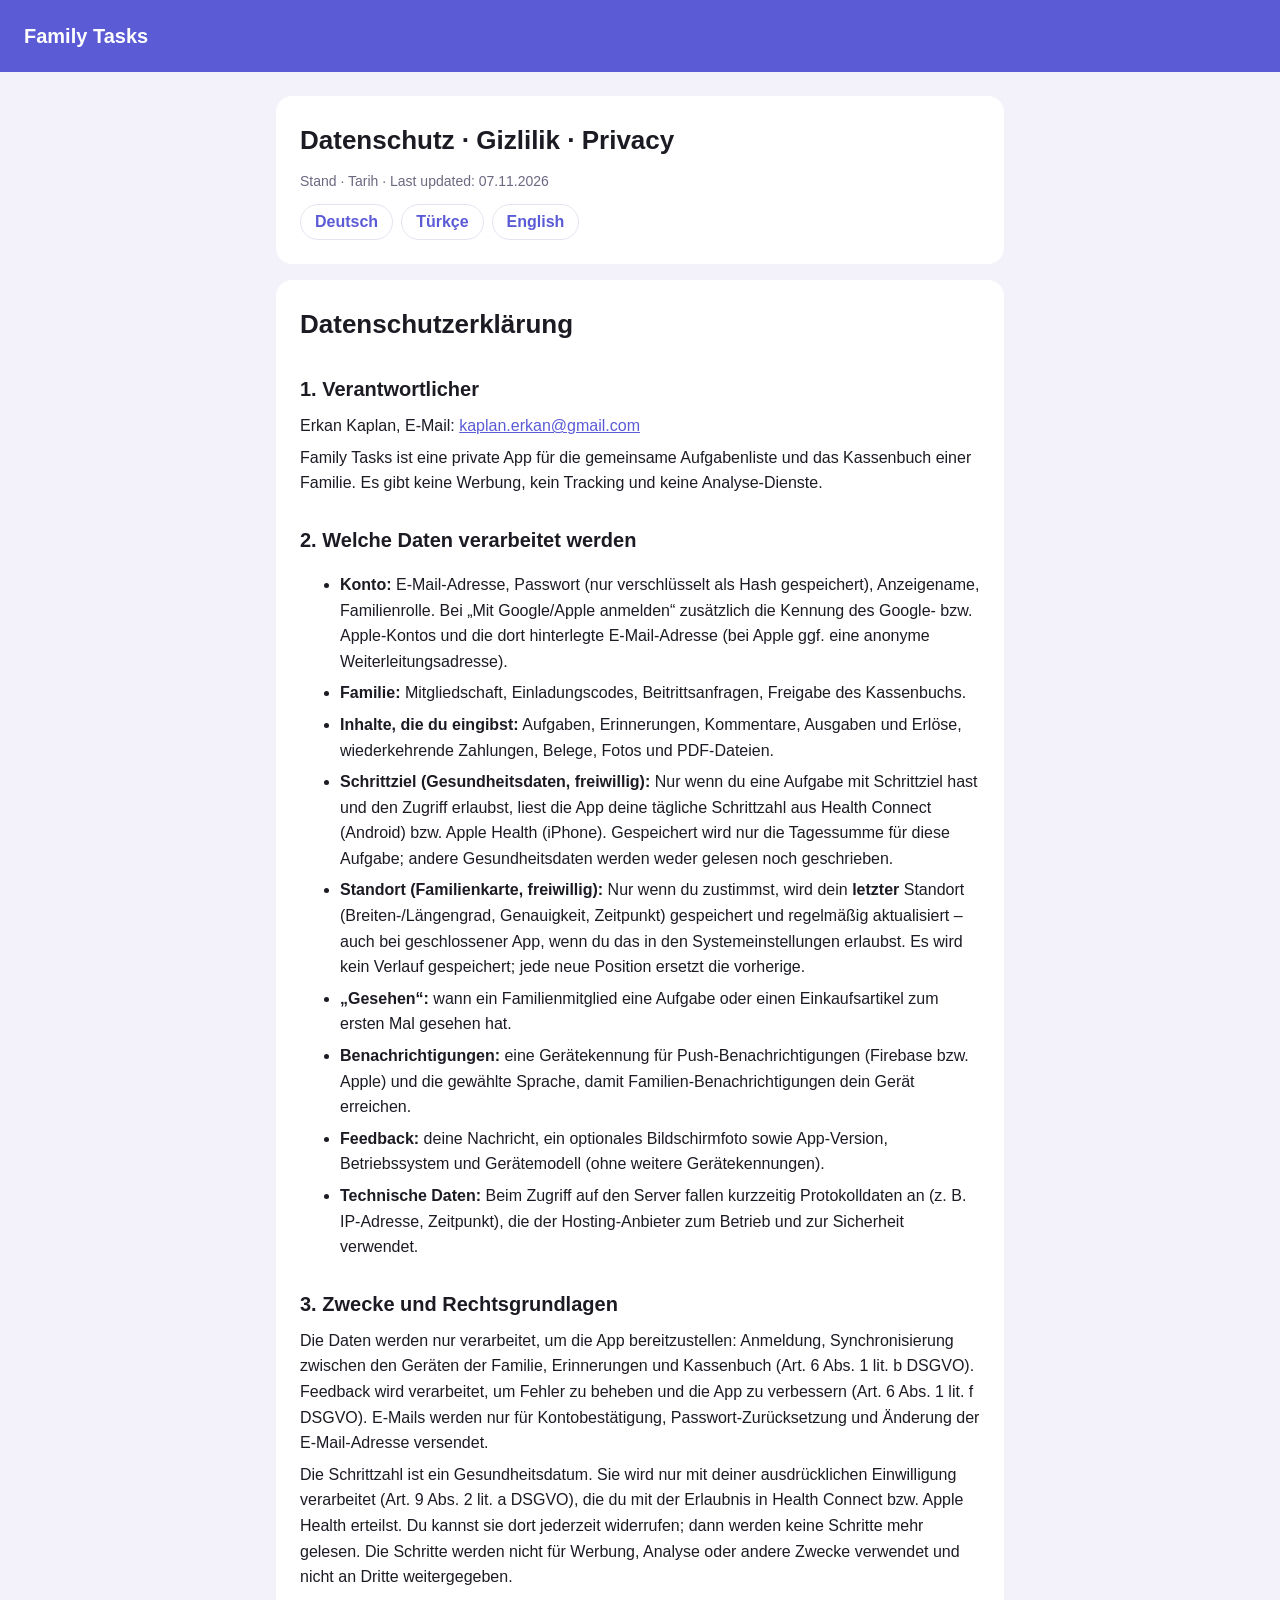
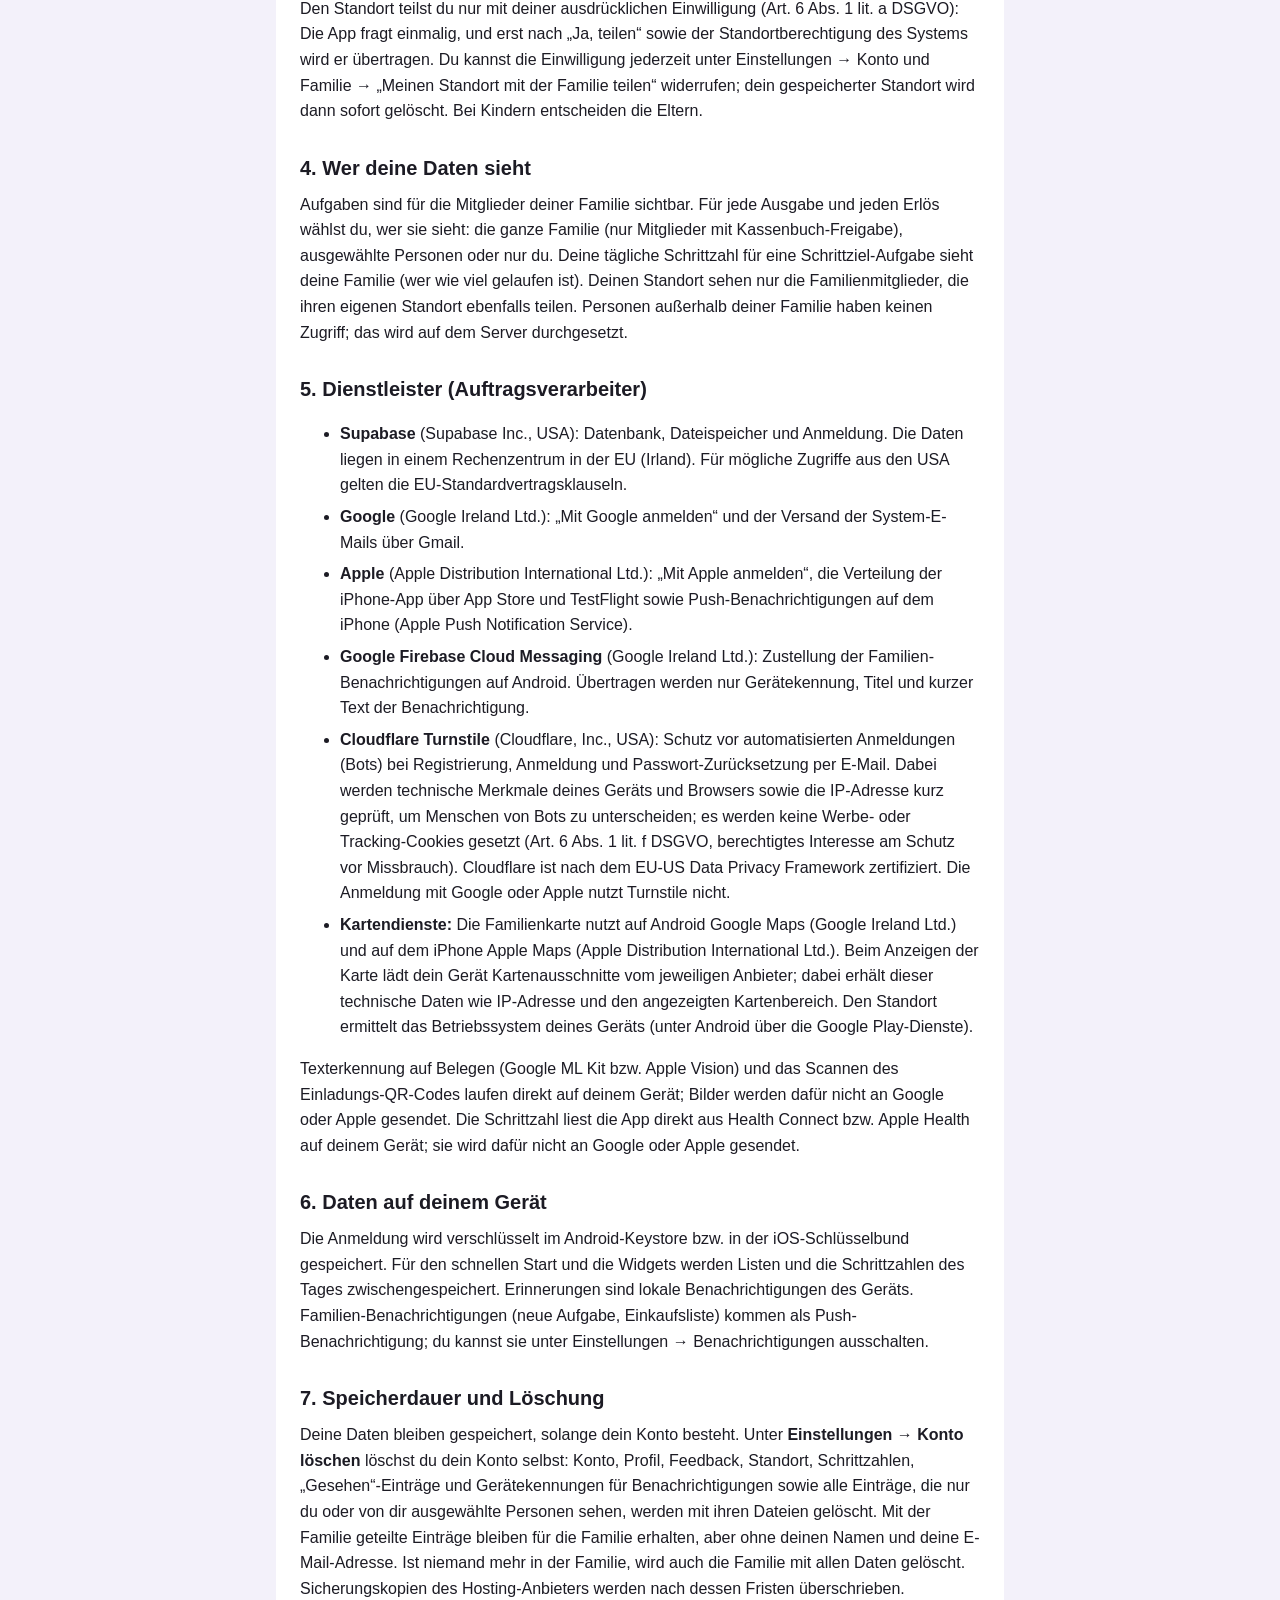
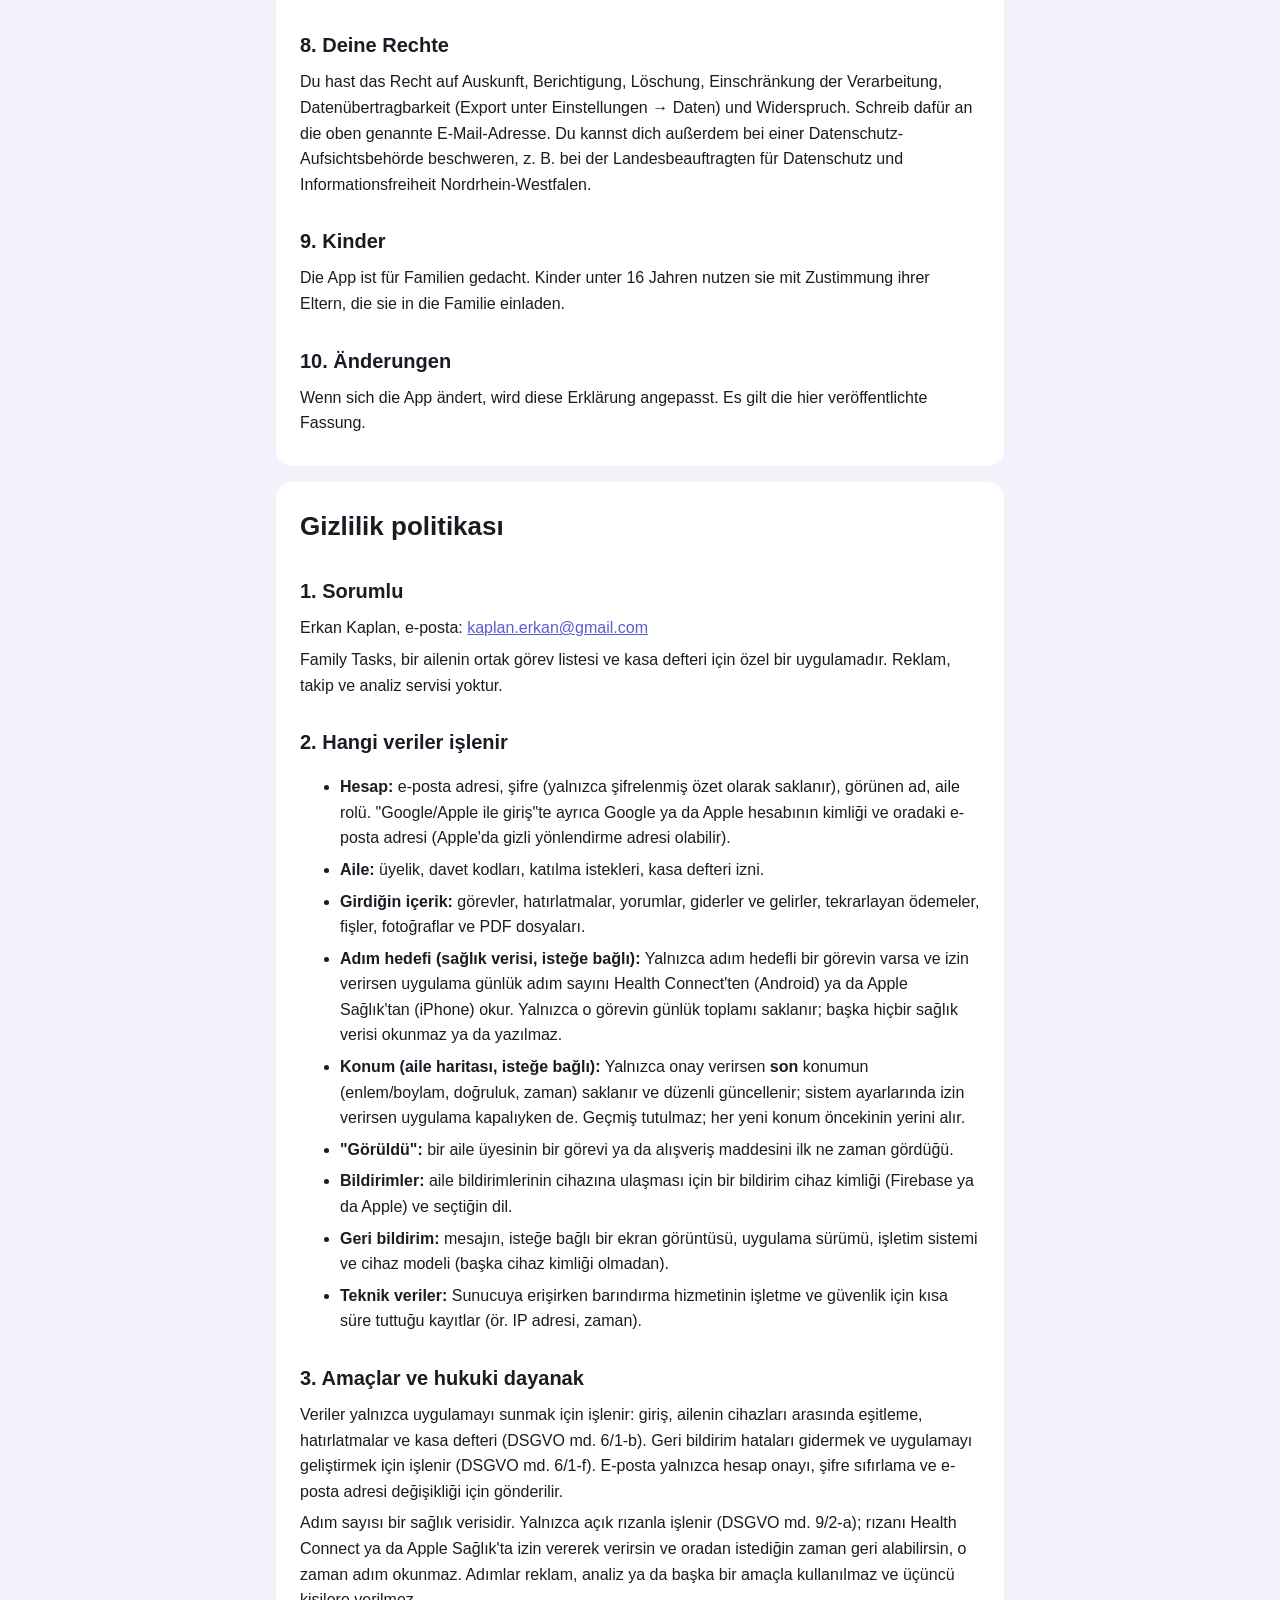
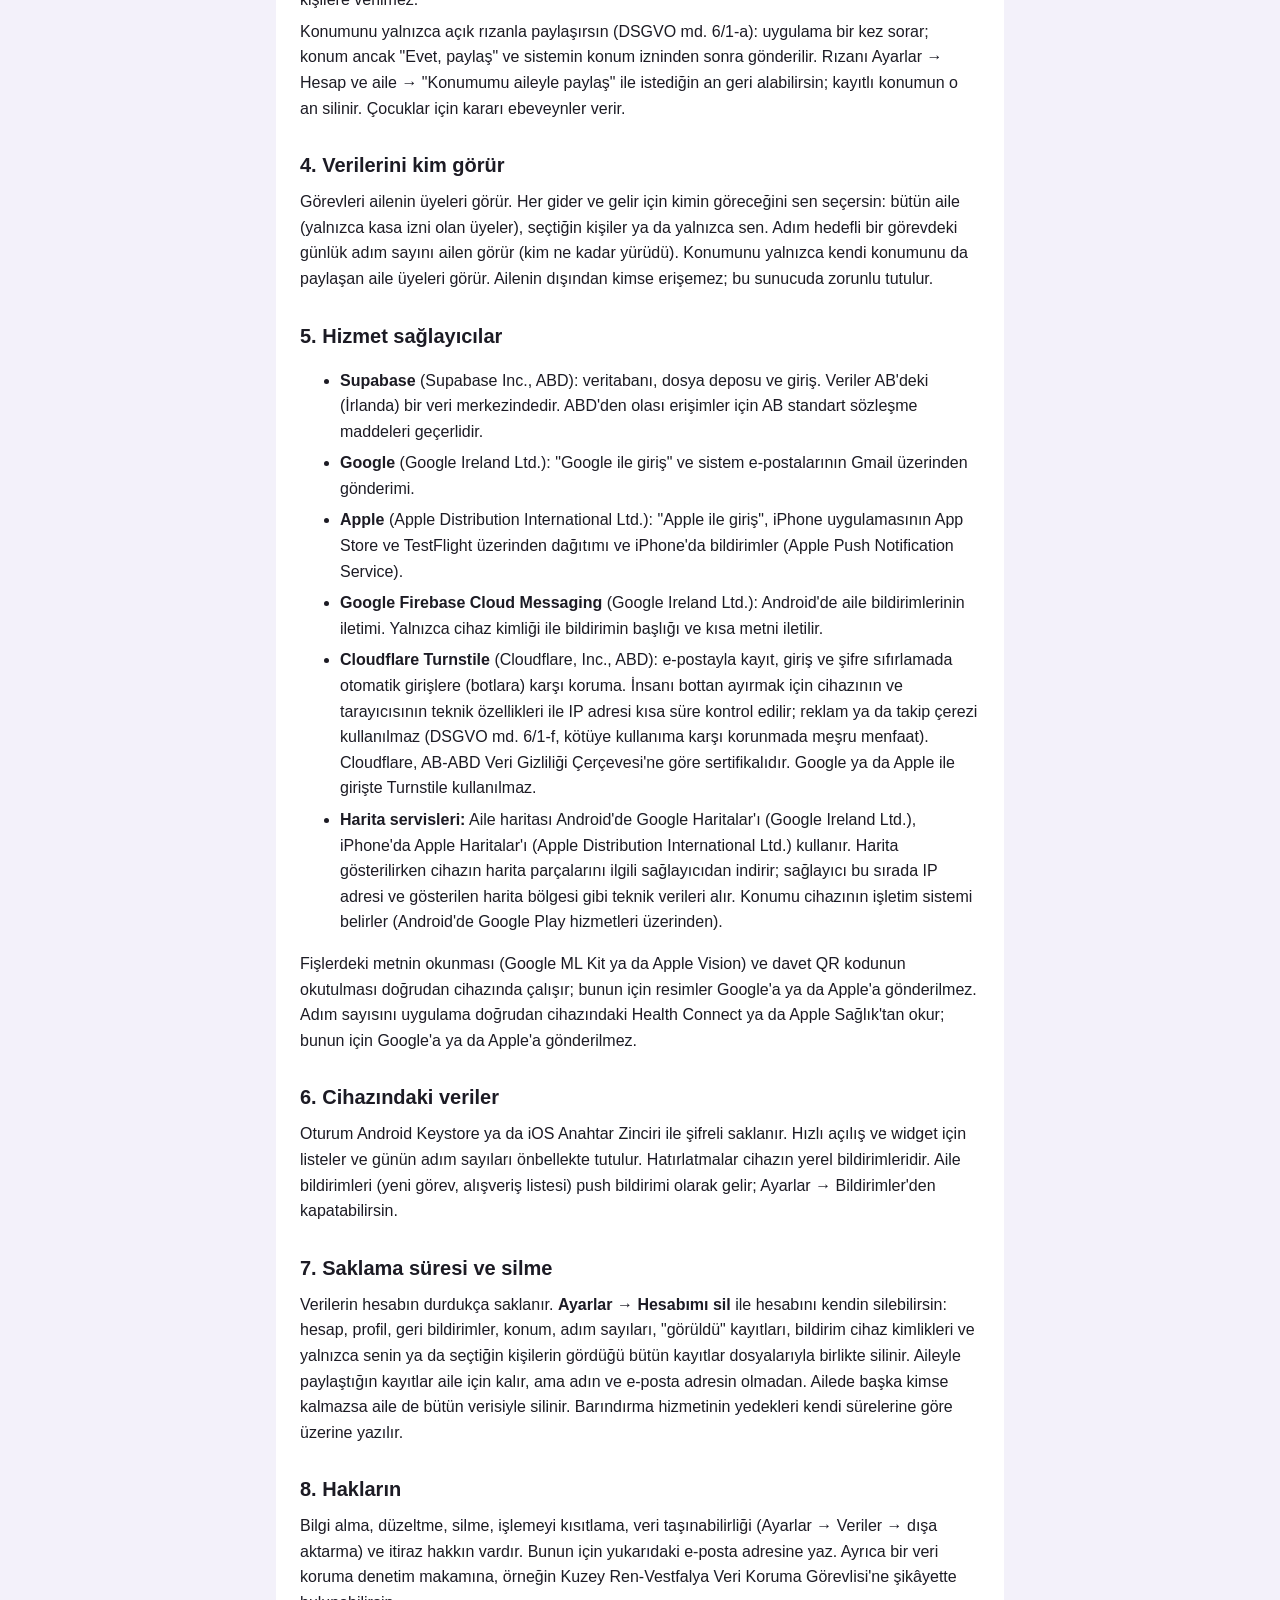
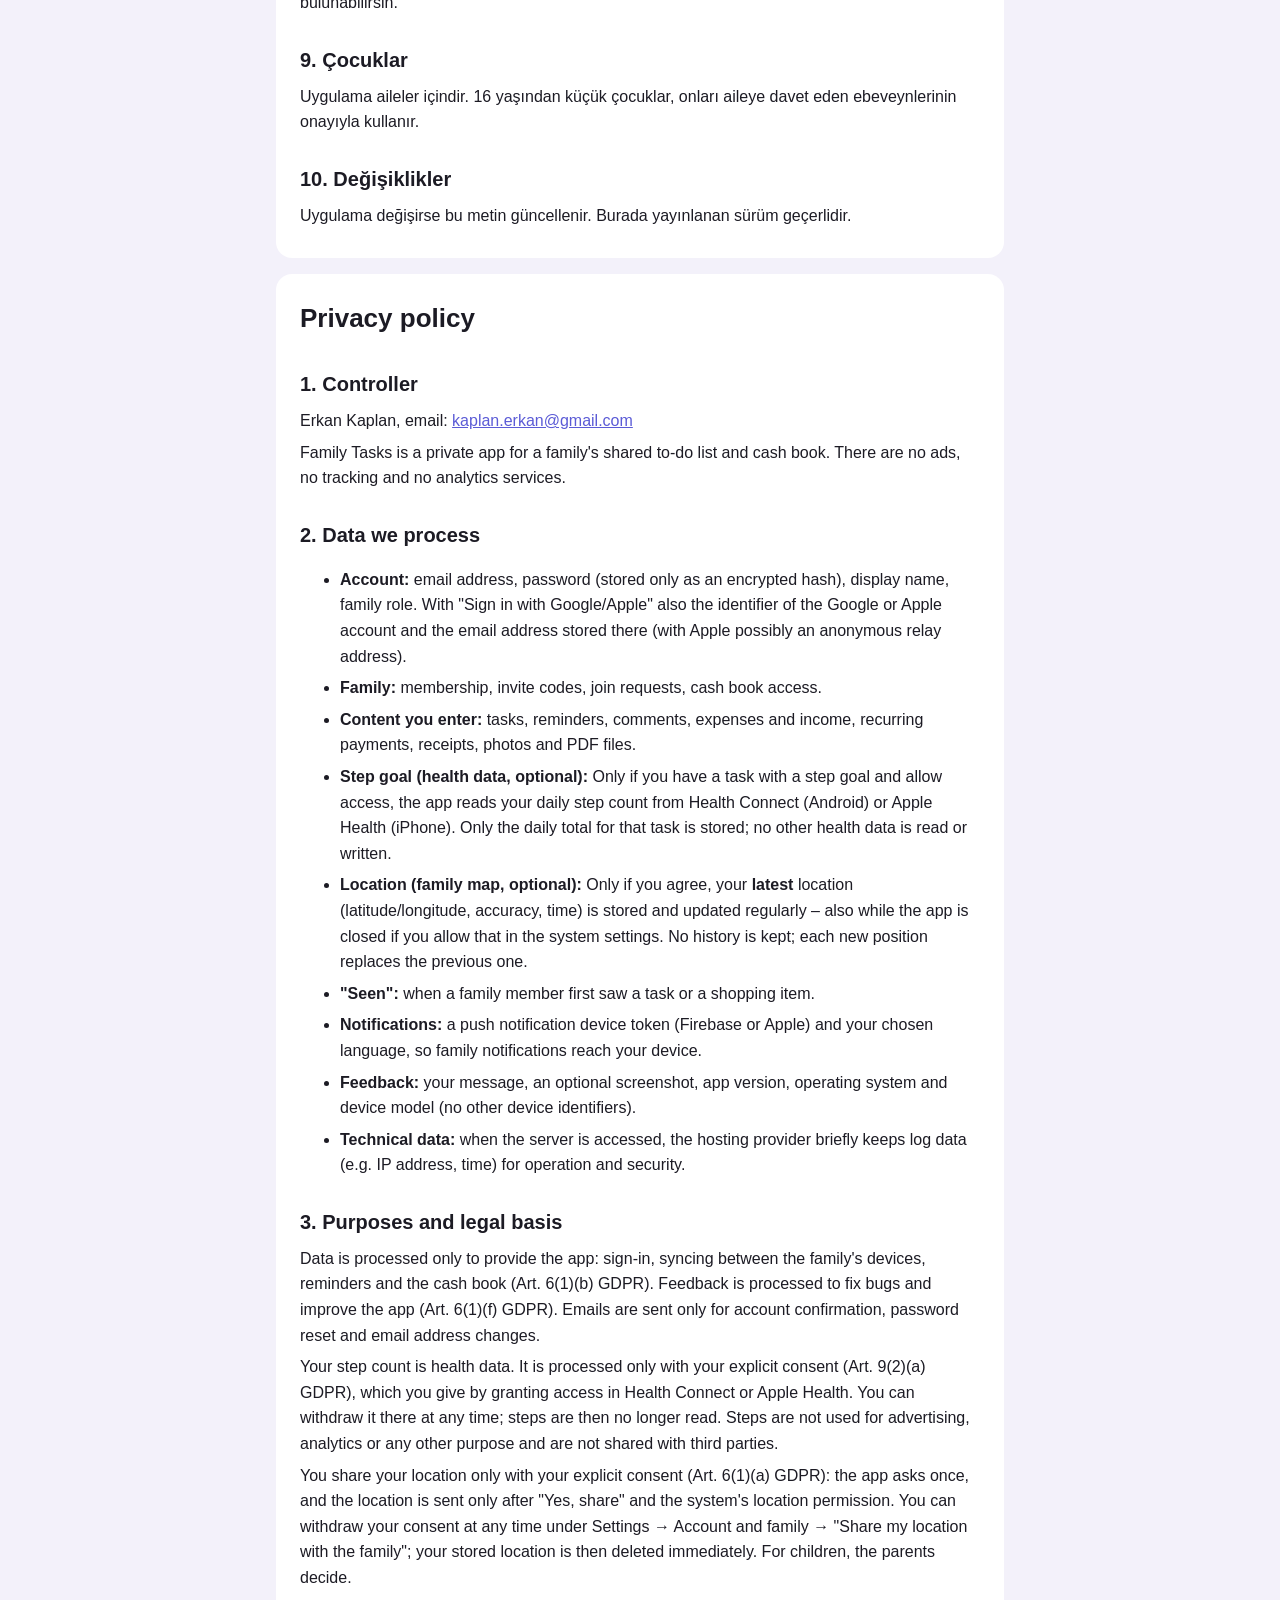
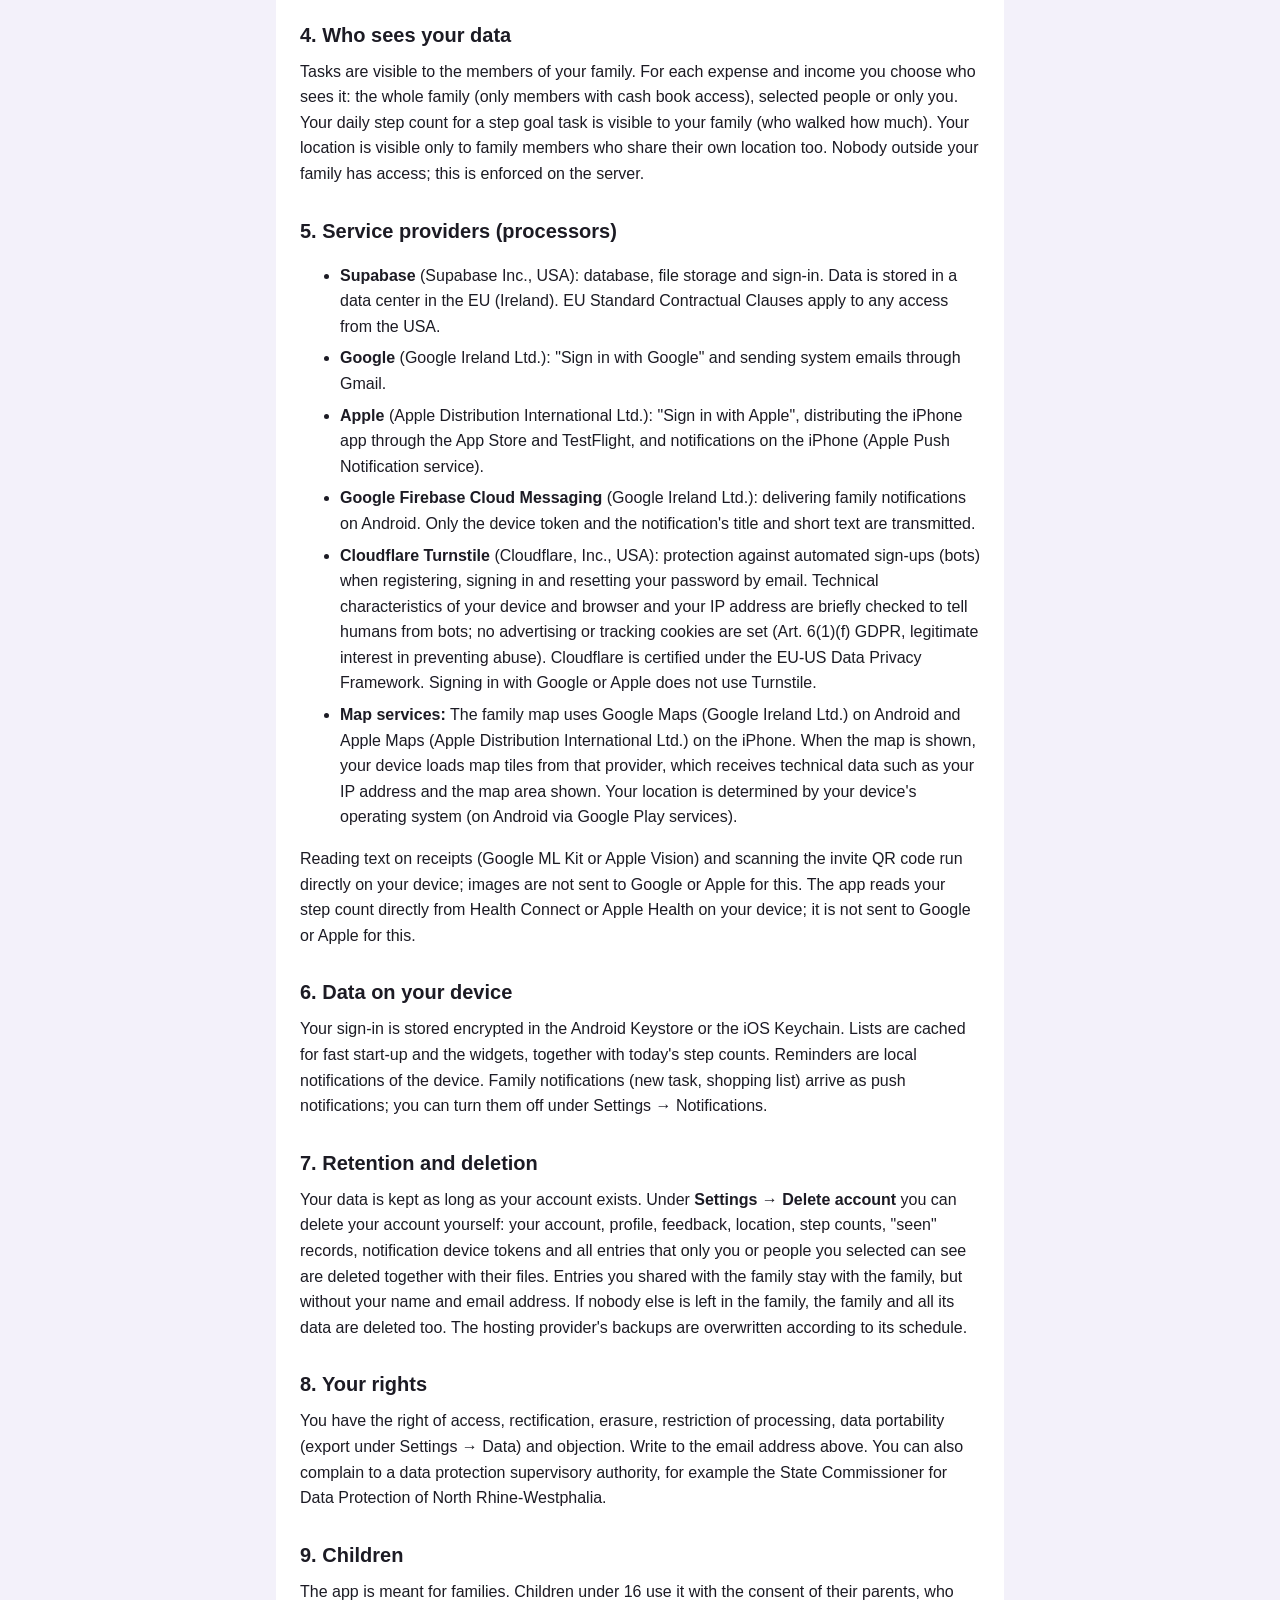
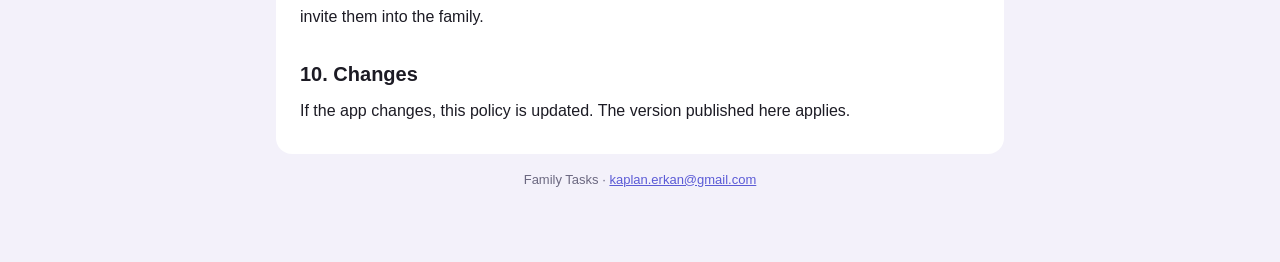
==== commit d37b22cc: "docs(privacy): cover location sharing on the family map The app now shows family members' latest loc" ====
--- a/datenschutz.html
+++ b/datenschutz.html
@@ -38,6 +38,10 @@
           Zugriff erlaubst, liest die App deine tägliche Schrittzahl aus Health Connect (Android) bzw. Apple Health
           (iPhone). Gespeichert wird nur die Tagessumme für diese Aufgabe; andere Gesundheitsdaten werden weder
           gelesen noch geschrieben.</li>
+        <li><b>Standort (Familienkarte, freiwillig):</b> Nur wenn du zustimmst, wird dein <b>letzter</b> Standort
+          (Breiten-/Längengrad, Genauigkeit, Zeitpunkt) gespeichert und regelmäßig aktualisiert – auch bei geschlossener
+          App, wenn du das in den Systemeinstellungen erlaubst. Es wird kein Verlauf gespeichert; jede neue Position
+          ersetzt die vorherige.</li>
         <li><b>„Gesehen“:</b> wann ein Familienmitglied eine Aufgabe oder einen Einkaufsartikel zum ersten Mal gesehen hat.</li>
         <li><b>Benachrichtigungen:</b> eine Gerätekennung für Push-Benachrichtigungen (Firebase bzw. Apple) und die
           gewählte Sprache, damit Familien-Benachrichtigungen dein Gerät erreichen.</li>
@@ -56,11 +60,16 @@
         (Art. 9 Abs. 2 lit. a DSGVO), die du mit der Erlaubnis in Health Connect bzw. Apple Health erteilst. Du kannst
         sie dort jederzeit widerrufen; dann werden keine Schritte mehr gelesen. Die Schritte werden nicht für Werbung,
         Analyse oder andere Zwecke verwendet und nicht an Dritte weitergegeben.</p>
+      <p>Den Standort teilst du nur mit deiner ausdrücklichen Einwilligung (Art. 6 Abs. 1 lit. a DSGVO): Die App fragt
+        einmalig, und erst nach „Ja, teilen“ sowie der Standortberechtigung des Systems wird er übertragen. Du kannst
+        die Einwilligung jederzeit unter Einstellungen → Konto und Familie → „Meinen Standort mit der Familie teilen“
+        widerrufen; dein gespeicherter Standort wird dann sofort gelöscht. Bei Kindern entscheiden die Eltern.</p>
 
       <h2>4. Wer deine Daten sieht</h2>
       <p>Aufgaben sind für die Mitglieder deiner Familie sichtbar. Für jede Ausgabe und jeden Erlös wählst du,
         wer sie sieht: die ganze Familie (nur Mitglieder mit Kassenbuch-Freigabe), ausgewählte Personen oder nur du.
         Deine tägliche Schrittzahl für eine Schrittziel-Aufgabe sieht deine Familie (wer wie viel gelaufen ist).
+        Deinen Standort sehen nur die Familienmitglieder, die ihren eigenen Standort ebenfalls teilen.
         Personen außerhalb deiner Familie haben keinen Zugriff; das wird auf dem Server durchgesetzt.</p>
 
       <h2>5. Dienstleister (Auftragsverarbeiter)</h2>
@@ -79,6 +88,11 @@
           Werbe- oder Tracking-Cookies gesetzt (Art. 6 Abs. 1 lit. f DSGVO, berechtigtes Interesse am Schutz vor Missbrauch).
           Cloudflare ist nach dem EU-US Data Privacy Framework zertifiziert. Die Anmeldung mit Google oder Apple nutzt
           Turnstile nicht.</li>
+        <li><b>Kartendienste:</b> Die Familienkarte nutzt auf Android Google Maps (Google Ireland Ltd.) und auf dem
+          iPhone Apple Maps (Apple Distribution International Ltd.). Beim Anzeigen der Karte lädt dein Gerät
+          Kartenausschnitte vom jeweiligen Anbieter; dabei erhält dieser technische Daten wie IP-Adresse und den
+          angezeigten Kartenbereich. Den Standort ermittelt das Betriebssystem deines Geräts (unter Android über die
+          Google Play-Dienste).</li>
       </ul>
       <p>Texterkennung auf Belegen (Google ML Kit bzw. Apple Vision) und das Scannen des Einladungs-QR-Codes
         laufen direkt auf deinem Gerät; Bilder werden dafür nicht an Google oder Apple gesendet. Die Schrittzahl liest
@@ -93,7 +107,7 @@
 
       <h2>7. Speicherdauer und Löschung</h2>
       <p>Deine Daten bleiben gespeichert, solange dein Konto besteht. Unter <b>Einstellungen → Konto löschen</b>
-        löschst du dein Konto selbst: Konto, Profil, Feedback, Schrittzahlen, „Gesehen“-Einträge und
+        löschst du dein Konto selbst: Konto, Profil, Feedback, Standort, Schrittzahlen, „Gesehen“-Einträge und
         Gerätekennungen für Benachrichtigungen sowie alle Einträge, die nur du oder von dir
         ausgewählte Personen sehen, werden mit ihren Dateien gelöscht. Mit der Familie geteilte Einträge bleiben für
         die Familie erhalten, aber ohne deinen Namen und deine E-Mail-Adresse. Ist niemand mehr in der Familie, wird
@@ -134,6 +148,9 @@
         <li><b>Adım hedefi (sağlık verisi, isteğe bağlı):</b> Yalnızca adım hedefli bir görevin varsa ve izin verirsen
           uygulama günlük adım sayını Health Connect'ten (Android) ya da Apple Sağlık'tan (iPhone) okur. Yalnızca o
           görevin günlük toplamı saklanır; başka hiçbir sağlık verisi okunmaz ya da yazılmaz.</li>
+        <li><b>Konum (aile haritası, isteğe bağlı):</b> Yalnızca onay verirsen <b>son</b> konumun (enlem/boylam,
+          doğruluk, zaman) saklanır ve düzenli güncellenir; sistem ayarlarında izin verirsen uygulama kapalıyken de.
+          Geçmiş tutulmaz; her yeni konum öncekinin yerini alır.</li>
         <li><b>"Görüldü":</b> bir aile üyesinin bir görevi ya da alışveriş maddesini ilk ne zaman gördüğü.</li>
         <li><b>Bildirimler:</b> aile bildirimlerinin cihazına ulaşması için bir bildirim cihaz kimliği (Firebase ya da
           Apple) ve seçtiğin dil.</li>
@@ -150,11 +167,14 @@
       <p>Adım sayısı bir sağlık verisidir. Yalnızca açık rızanla işlenir (DSGVO md. 9/2-a); rızanı Health Connect ya da
         Apple Sağlık'ta izin vererek verirsin ve oradan istediğin zaman geri alabilirsin, o zaman adım okunmaz. Adımlar
         reklam, analiz ya da başka bir amaçla kullanılmaz ve üçüncü kişilere verilmez.</p>
+      <p>Konumunu yalnızca açık rızanla paylaşırsın (DSGVO md. 6/1-a): uygulama bir kez sorar; konum ancak "Evet,
+        paylaş" ve sistemin konum izninden sonra gönderilir. Rızanı Ayarlar → Hesap ve aile → "Konumumu aileyle paylaş"
+        ile istediğin an geri alabilirsin; kayıtlı konumun o an silinir. Çocuklar için kararı ebeveynler verir.</p>
 
       <h2>4. Verilerini kim görür</h2>
       <p>Görevleri ailenin üyeleri görür. Her gider ve gelir için kimin göreceğini sen seçersin: bütün aile (yalnızca
         kasa izni olan üyeler), seçtiğin kişiler ya da yalnızca sen. Adım hedefli bir görevdeki günlük adım sayını
-        ailen görür (kim ne kadar yürüdü). Ailenin dışından kimse erişemez; bu sunucuda zorunlu tutulur.</p>
+        ailen görür (kim ne kadar yürüdü). Konumunu yalnızca kendi konumunu da paylaşan aile üyeleri görür. Ailenin dışından kimse erişemez; bu sunucuda zorunlu tutulur.</p>
 
       <h2>5. Hizmet sağlayıcılar</h2>
       <ul>
@@ -170,6 +190,10 @@
           IP adresi kısa süre kontrol edilir; reklam ya da takip çerezi kullanılmaz (DSGVO md. 6/1-f, kötüye kullanıma
           karşı korunmada meşru menfaat). Cloudflare, AB-ABD Veri Gizliliği Çerçevesi'ne göre sertifikalıdır. Google ya da
           Apple ile girişte Turnstile kullanılmaz.</li>
+        <li><b>Harita servisleri:</b> Aile haritası Android'de Google Haritalar'ı (Google Ireland Ltd.), iPhone'da Apple
+          Haritalar'ı (Apple Distribution International Ltd.) kullanır. Harita gösterilirken cihazın harita parçalarını
+          ilgili sağlayıcıdan indirir; sağlayıcı bu sırada IP adresi ve gösterilen harita bölgesi gibi teknik verileri
+          alır. Konumu cihazının işletim sistemi belirler (Android'de Google Play hizmetleri üzerinden).</li>
       </ul>
       <p>Fişlerdeki metnin okunması (Google ML Kit ya da Apple Vision) ve davet QR kodunun okutulması doğrudan
         cihazında çalışır; bunun için resimler Google'a ya da Apple'a gönderilmez. Adım sayısını uygulama doğrudan
@@ -182,7 +206,7 @@
 
       <h2>7. Saklama süresi ve silme</h2>
       <p>Verilerin hesabın durdukça saklanır. <b>Ayarlar → Hesabımı sil</b> ile hesabını kendin silebilirsin: hesap,
-        profil, geri bildirimler, adım sayıları, "görüldü" kayıtları, bildirim cihaz kimlikleri ve yalnızca senin ya da seçtiğin kişilerin gördüğü bütün kayıtlar dosyalarıyla
+        profil, geri bildirimler, konum, adım sayıları, "görüldü" kayıtları, bildirim cihaz kimlikleri ve yalnızca senin ya da seçtiğin kişilerin gördüğü bütün kayıtlar dosyalarıyla
         birlikte silinir. Aileyle paylaştığın kayıtlar aile için kalır, ama adın ve e-posta adresin olmadan. Ailede
         başka kimse kalmazsa aile de bütün verisiyle silinir. Barındırma hizmetinin yedekleri kendi sürelerine göre
         üzerine yazılır.</p>
@@ -219,6 +243,9 @@
         <li><b>Step goal (health data, optional):</b> Only if you have a task with a step goal and allow access, the
           app reads your daily step count from Health Connect (Android) or Apple Health (iPhone). Only the daily total
           for that task is stored; no other health data is read or written.</li>
+        <li><b>Location (family map, optional):</b> Only if you agree, your <b>latest</b> location (latitude/longitude,
+          accuracy, time) is stored and updated regularly – also while the app is closed if you allow that in the system
+          settings. No history is kept; each new position replaces the previous one.</li>
         <li><b>"Seen":</b> when a family member first saw a task or a shopping item.</li>
         <li><b>Notifications:</b> a push notification device token (Firebase or Apple) and your chosen language, so
           family notifications reach your device.</li>
@@ -236,11 +263,16 @@
         give by granting access in Health Connect or Apple Health. You can withdraw it there at any time; steps are then
         no longer read. Steps are not used for advertising, analytics or any other purpose and are not shared with
         third parties.</p>
+      <p>You share your location only with your explicit consent (Art. 6(1)(a) GDPR): the app asks once, and the location
+        is sent only after "Yes, share" and the system's location permission. You can withdraw your consent at any time
+        under Settings → Account and family → "Share my location with the family"; your stored location is then deleted
+        immediately. For children, the parents decide.</p>
 
       <h2>4. Who sees your data</h2>
       <p>Tasks are visible to the members of your family. For each expense and income you choose who sees it: the
         whole family (only members with cash book access), selected people or only you. Your daily step count for a
-        step goal task is visible to your family (who walked how much). Nobody outside your family has access; this is
+        step goal task is visible to your family (who walked how much). Your location is visible only to family members
+        who share their own location too. Nobody outside your family has access; this is
         enforced on the server.</p>
 
       <h2>5. Service providers (processors)</h2>
@@ -257,6 +289,10 @@
           browser and your IP address are briefly checked to tell humans from bots; no advertising or tracking cookies are
           set (Art. 6(1)(f) GDPR, legitimate interest in preventing abuse). Cloudflare is certified under the EU-US Data
           Privacy Framework. Signing in with Google or Apple does not use Turnstile.</li>
+        <li><b>Map services:</b> The family map uses Google Maps (Google Ireland Ltd.) on Android and Apple Maps (Apple
+          Distribution International Ltd.) on the iPhone. When the map is shown, your device loads map tiles from that
+          provider, which receives technical data such as your IP address and the map area shown. Your location is
+          determined by your device's operating system (on Android via Google Play services).</li>
       </ul>
       <p>Reading text on receipts (Google ML Kit or Apple Vision) and scanning the invite QR code run directly on your
         device; images are not sent to Google or Apple for this. The app reads your step count directly from Health
@@ -270,7 +306,7 @@
 
       <h2>7. Retention and deletion</h2>
       <p>Your data is kept as long as your account exists. Under <b>Settings → Delete account</b> you can delete your
-        account yourself: your account, profile, feedback, step counts, "seen" records, notification device tokens and
+        account yourself: your account, profile, feedback, location, step counts, "seen" records, notification device tokens and
         all entries that only you or people you selected can see
         are deleted together with their files. Entries you shared with the family stay with the family, but without your
         name and email address. If nobody else is left in the family, the family and all its data are deleted too. The
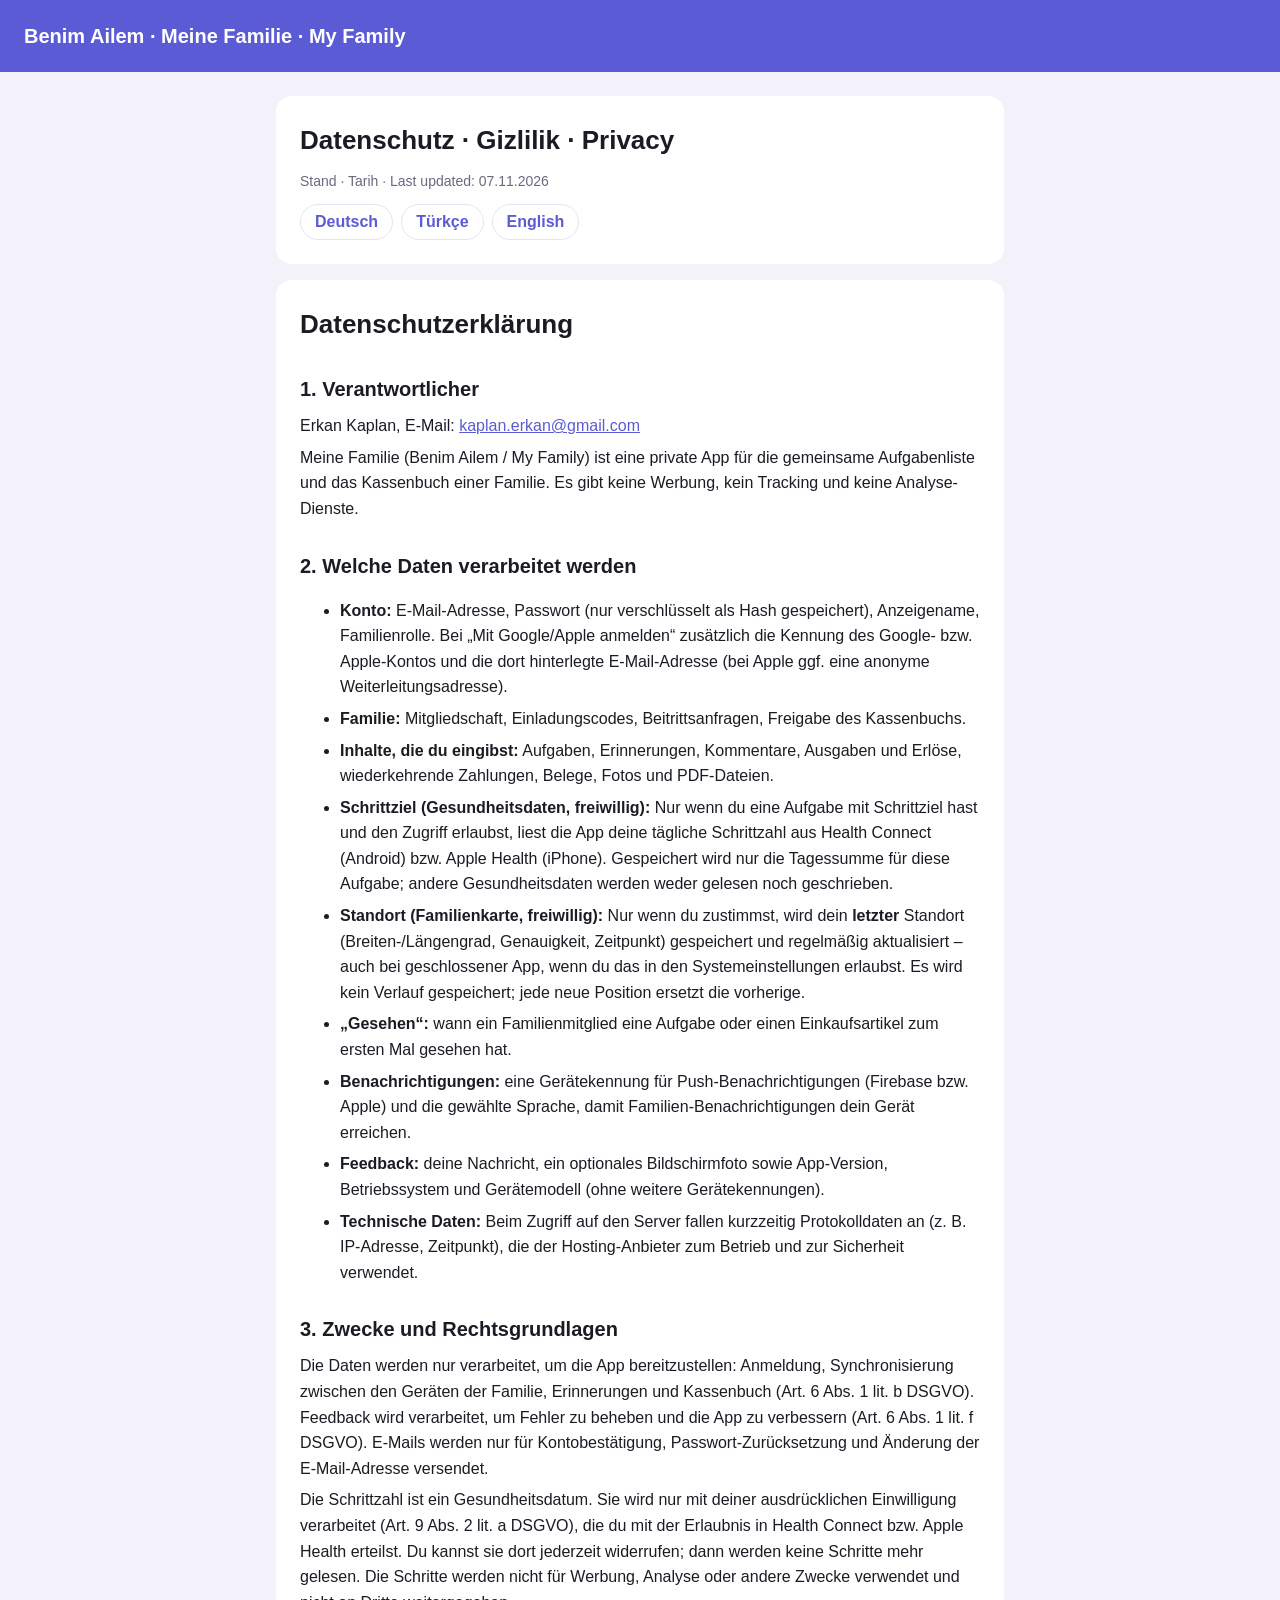
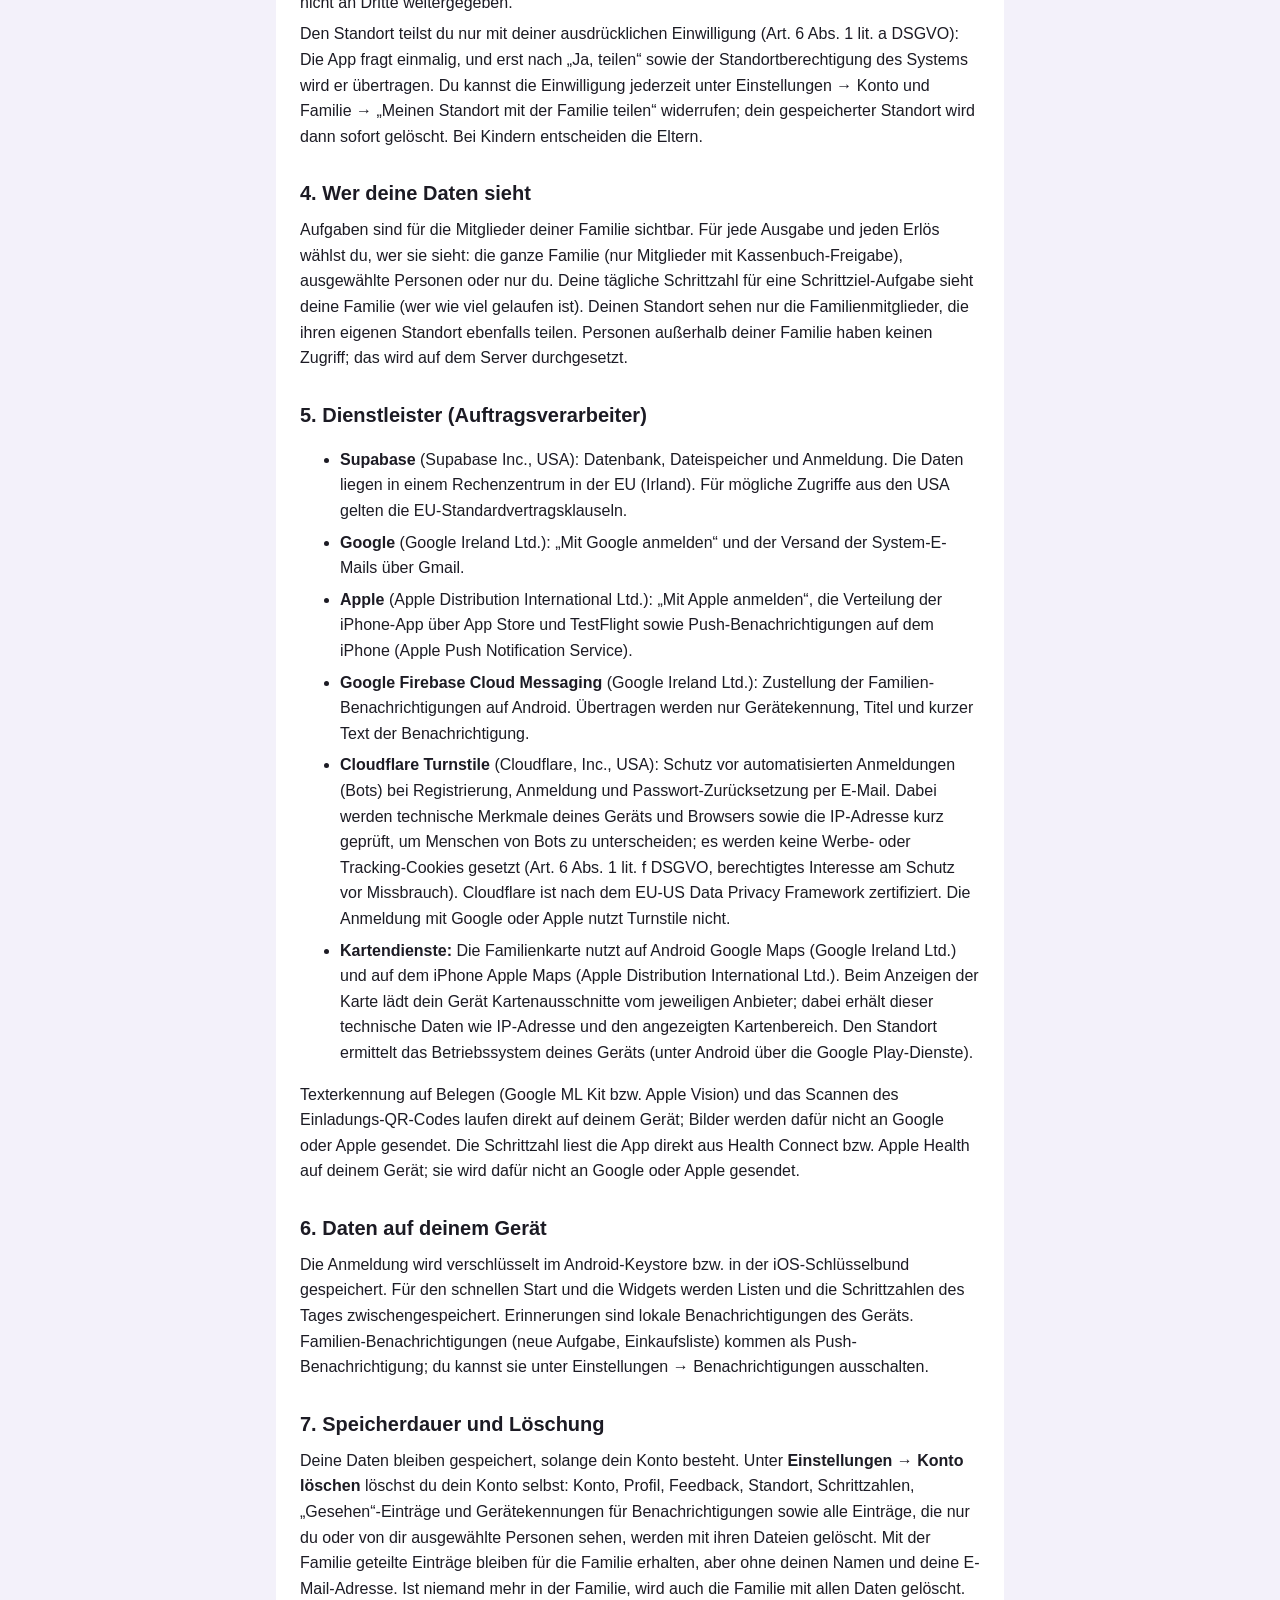
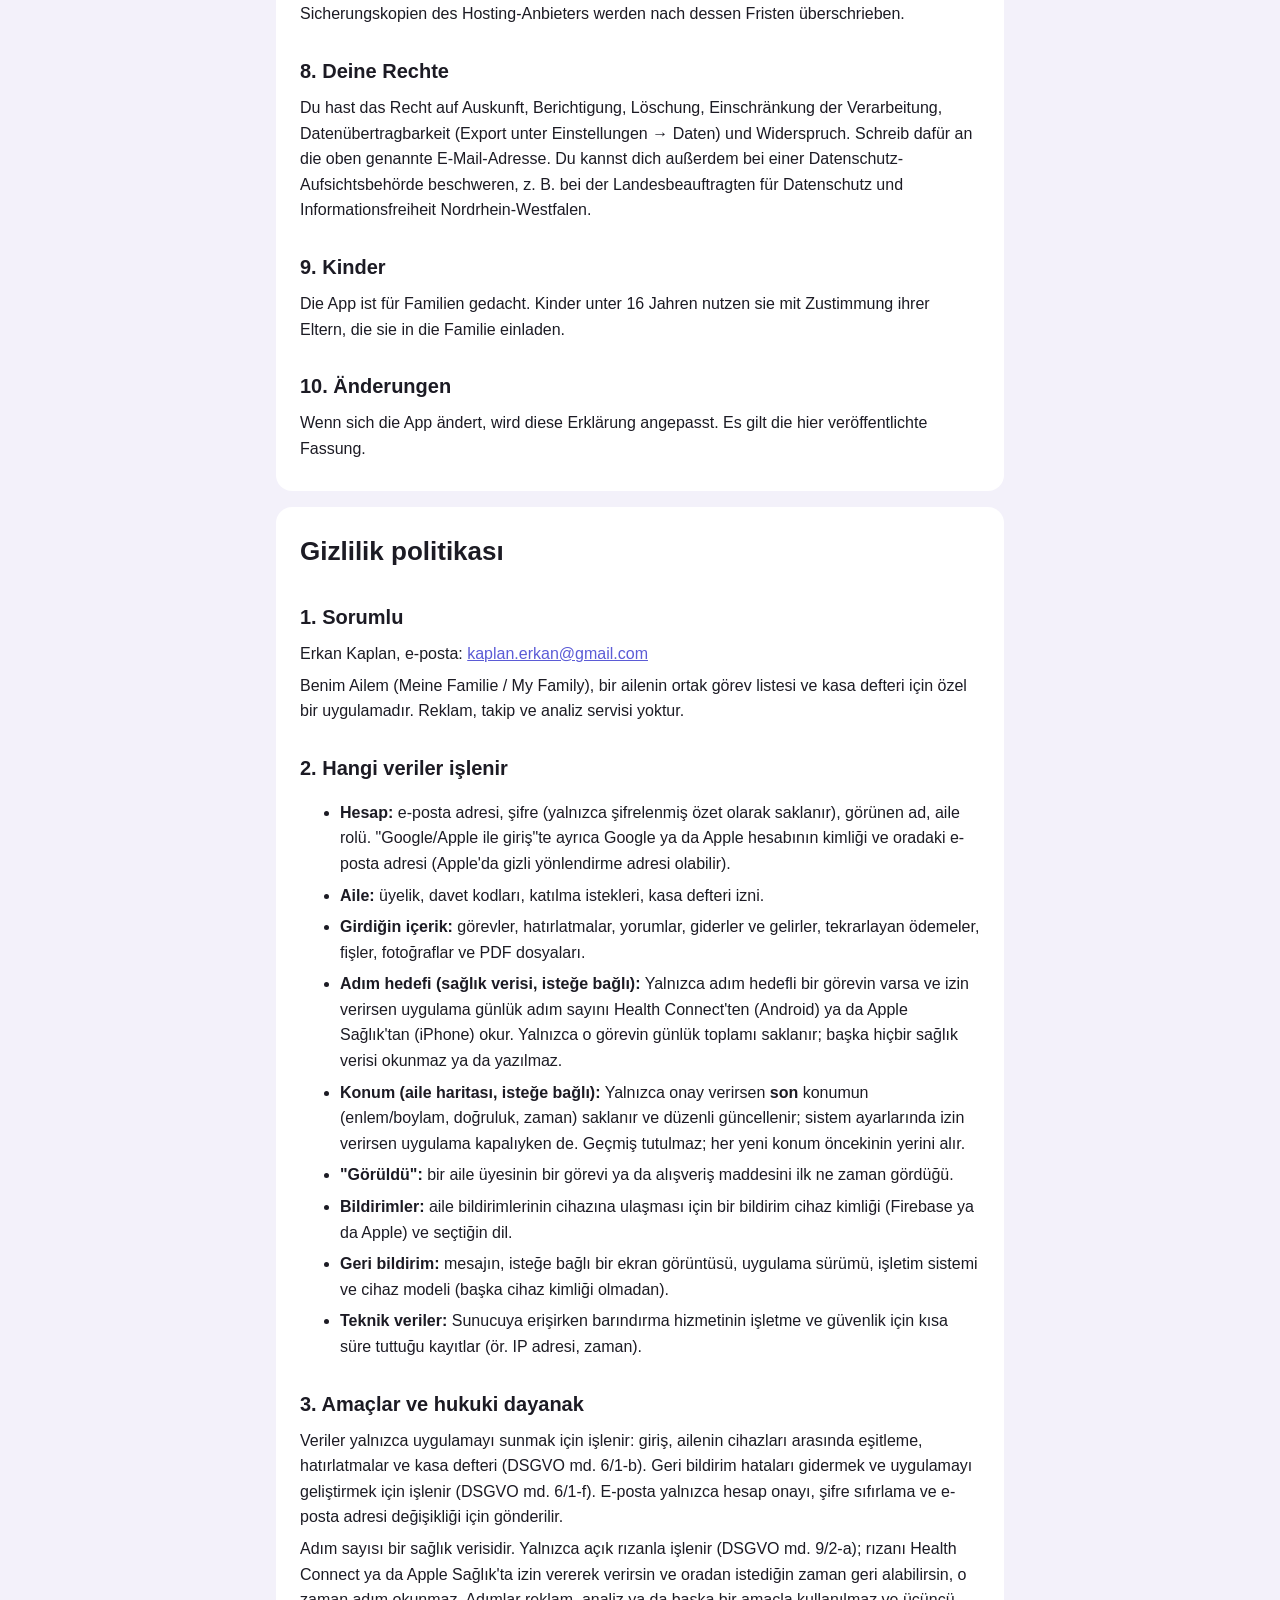
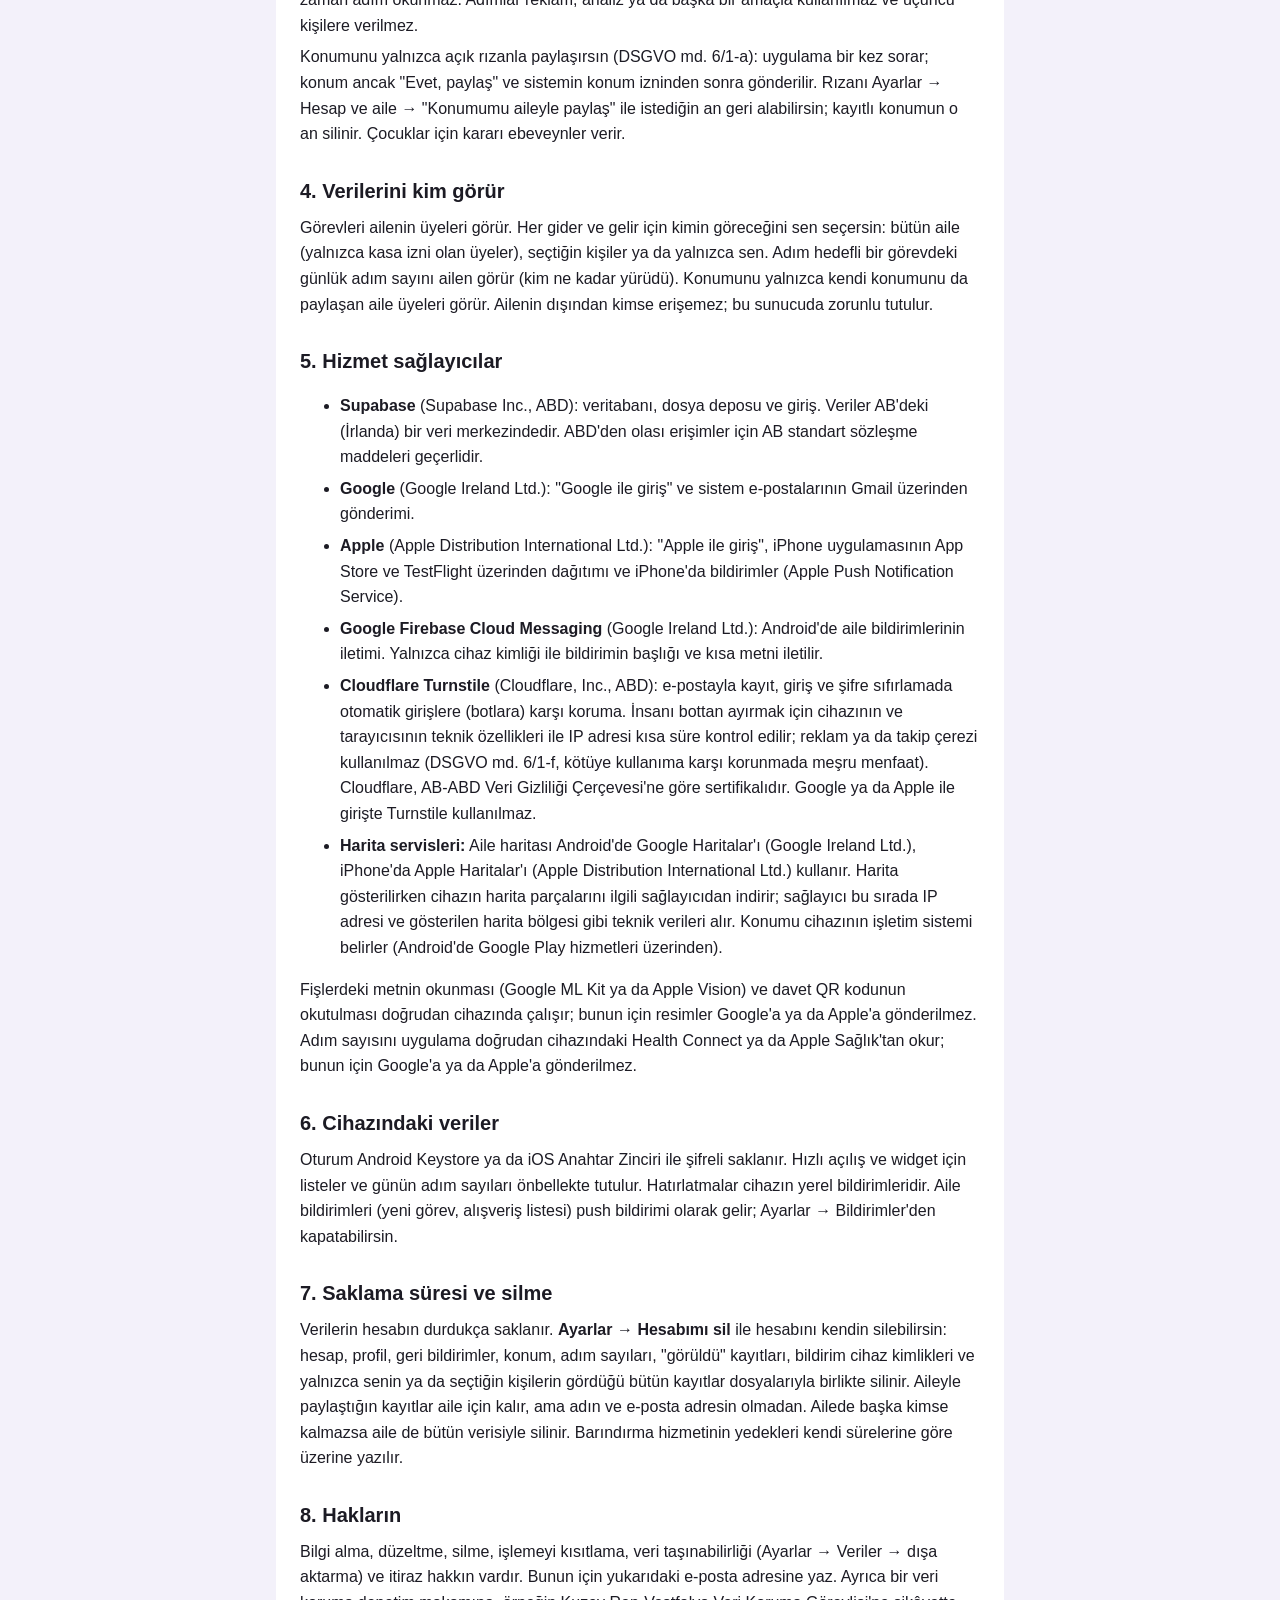
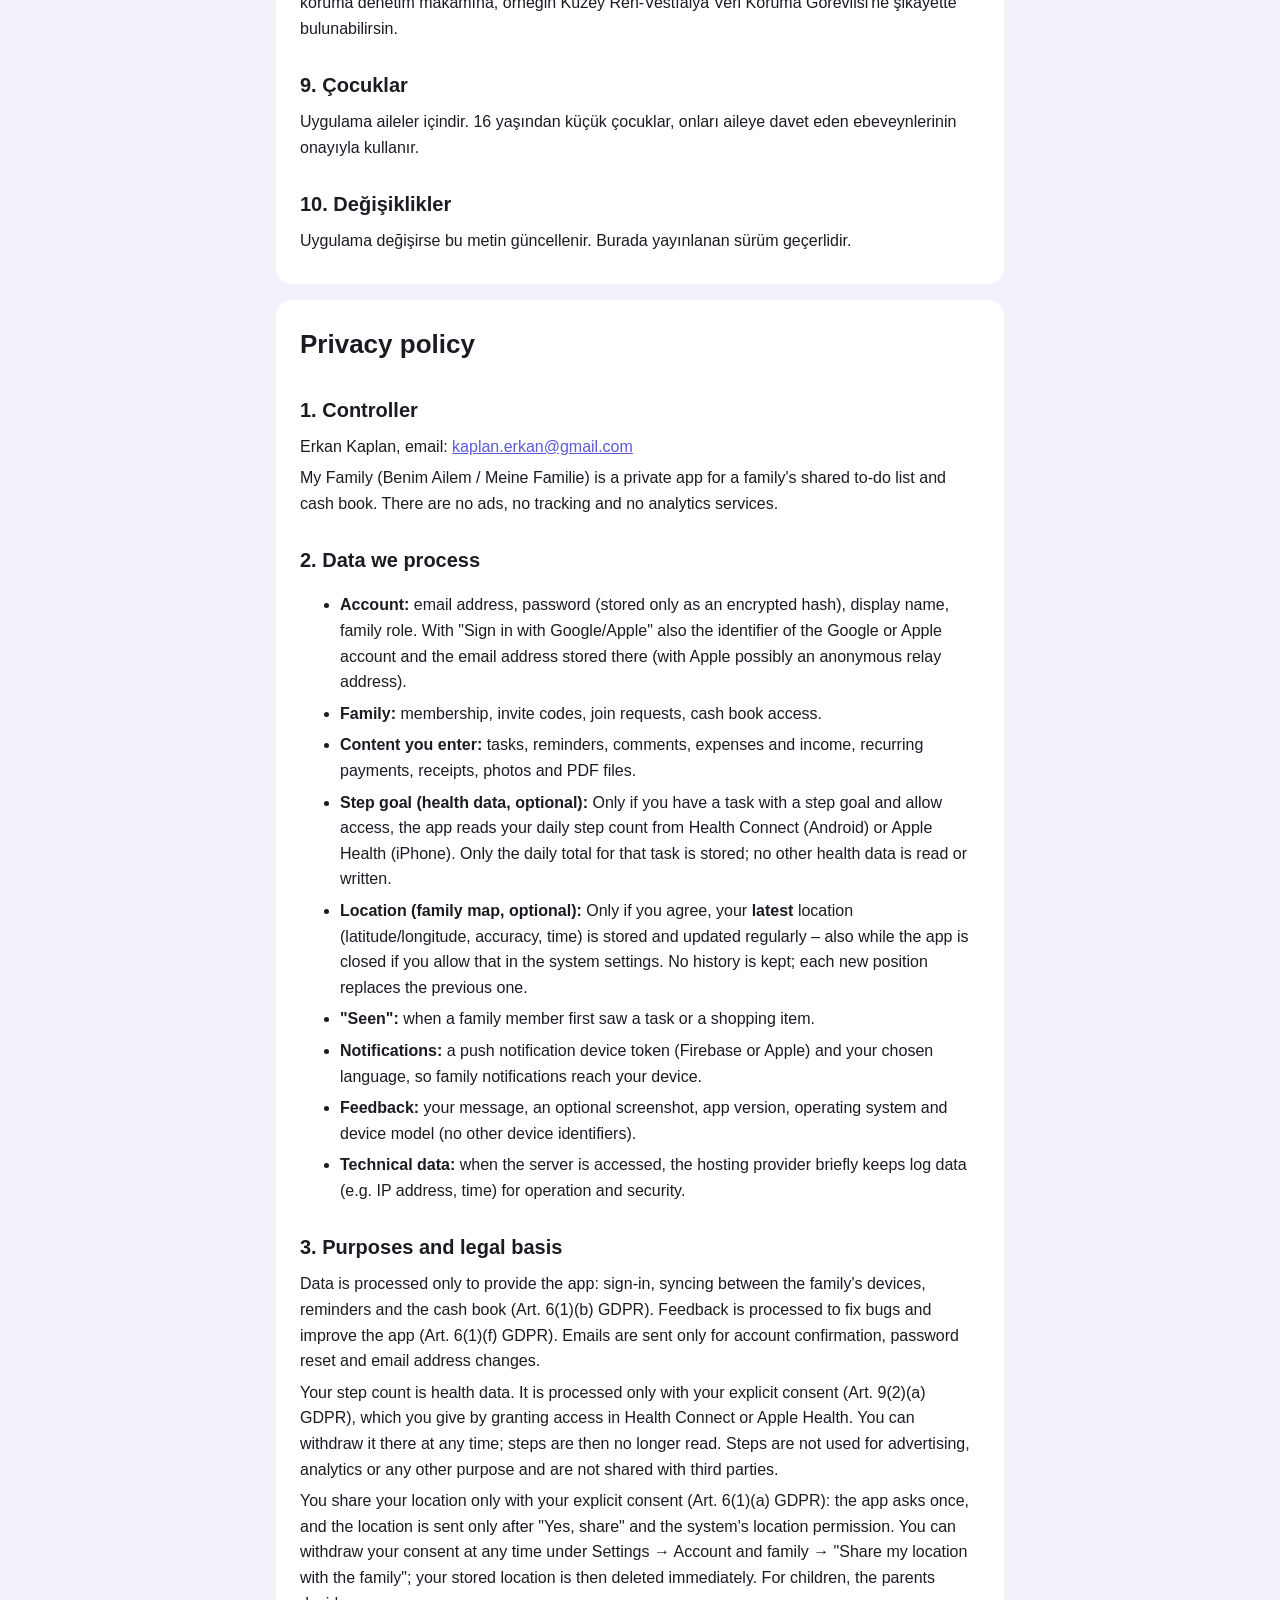
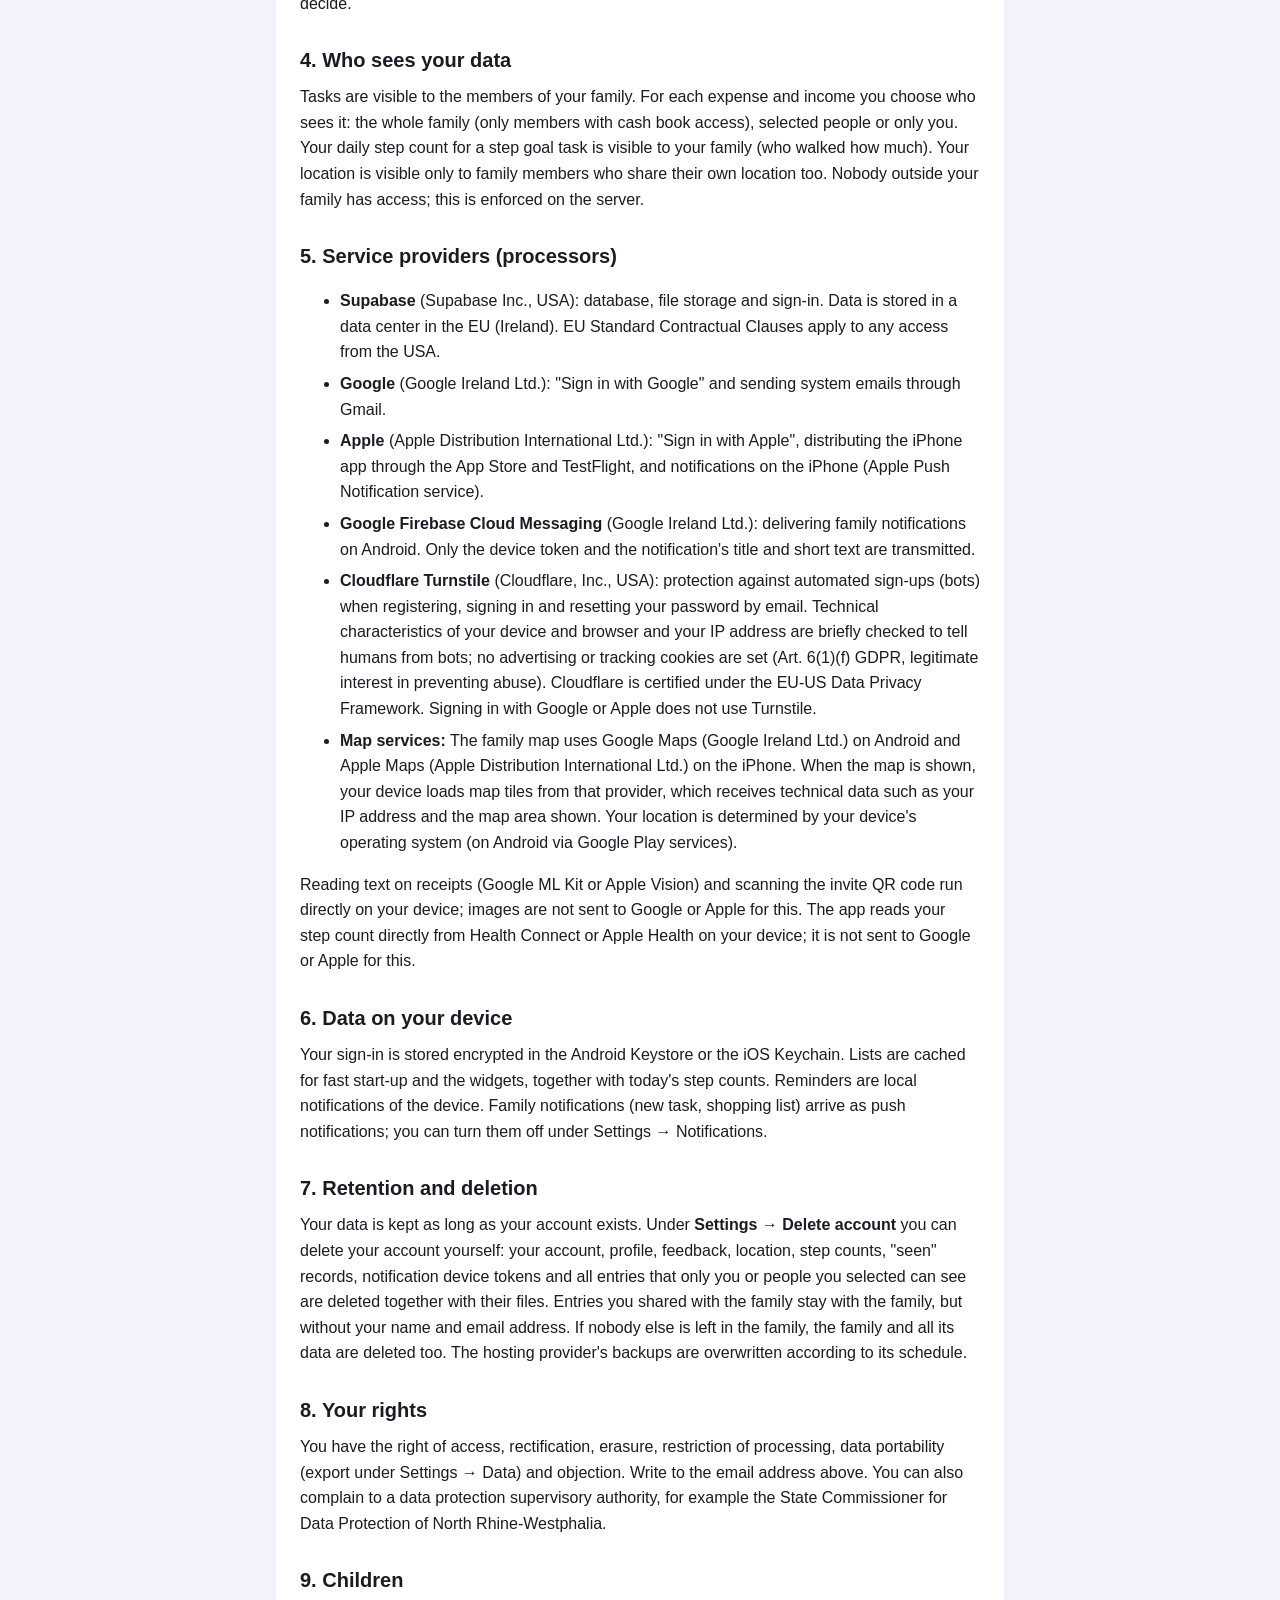
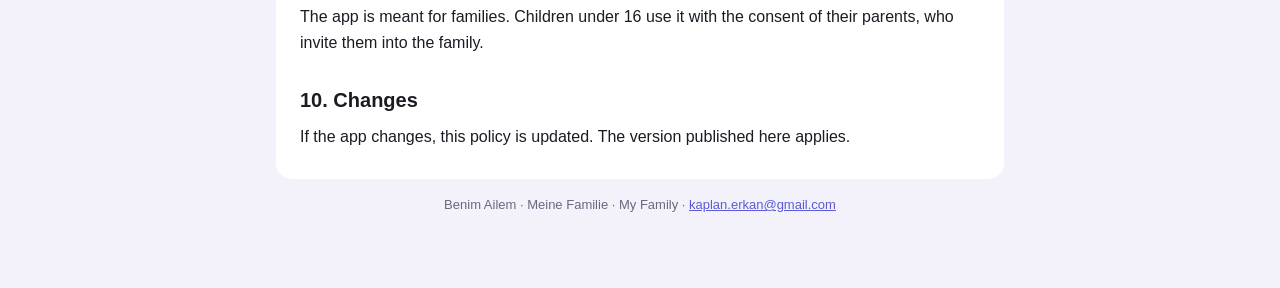
==== commit 7ce6719e: "docs: rename the app to Benim Ailem / Meine Familie / My Family Keeps the public pages in line with " ====
--- a/datenschutz.html
+++ b/datenschutz.html
@@ -3,11 +3,11 @@
 <head>
   <meta charset="utf-8">
   <meta name="viewport" content="width=device-width, initial-scale=1">
-  <title>Family Tasks – Datenschutzerklärung · Gizlilik politikası · Privacy policy</title>
+  <title>Benim Ailem · Meine Familie · My Family – Datenschutzerklärung · Gizlilik politikası · Privacy policy</title>
   <link rel="stylesheet" href="style.css">
 </head>
 <body>
-  <header><a href="./">Family Tasks</a></header>
+  <header><a href="./">Benim Ailem · Meine Familie · My Family</a></header>
   <main>
     <div class="card">
       <h1>Datenschutz · Gizlilik · Privacy</h1>
@@ -23,7 +23,7 @@
 
       <h2>1. Verantwortlicher</h2>
       <p>Erkan Kaplan, E-Mail: <a href="mailto:kaplan.erkan@gmail.com">kaplan.erkan@gmail.com</a></p>
-      <p>Family Tasks ist eine private App für die gemeinsame Aufgabenliste und das Kassenbuch einer Familie.
+      <p>Meine Familie (Benim Ailem / My Family) ist eine private App für die gemeinsame Aufgabenliste und das Kassenbuch einer Familie.
         Es gibt keine Werbung, kein Tracking und keine Analyse-Dienste.</p>
 
       <h2>2. Welche Daten verarbeitet werden</h2>
@@ -134,7 +134,7 @@
 
       <h2>1. Sorumlu</h2>
       <p>Erkan Kaplan, e-posta: <a href="mailto:kaplan.erkan@gmail.com">kaplan.erkan@gmail.com</a></p>
-      <p>Family Tasks, bir ailenin ortak görev listesi ve kasa defteri için özel bir uygulamadır.
+      <p>Benim Ailem (Meine Familie / My Family), bir ailenin ortak görev listesi ve kasa defteri için özel bir uygulamadır.
         Reklam, takip ve analiz servisi yoktur.</p>
 
       <h2>2. Hangi veriler işlenir</h2>
@@ -229,7 +229,7 @@
 
       <h2>1. Controller</h2>
       <p>Erkan Kaplan, email: <a href="mailto:kaplan.erkan@gmail.com">kaplan.erkan@gmail.com</a></p>
-      <p>Family Tasks is a private app for a family's shared to-do list and cash book. There are no ads, no
+      <p>My Family (Benim Ailem / Meine Familie) is a private app for a family's shared to-do list and cash book. There are no ads, no
         tracking and no analytics services.</p>
 
       <h2>2. Data we process</h2>
@@ -325,7 +325,7 @@
       <p>If the app changes, this policy is updated. The version published here applies.</p>
     </div>
 
-    <footer>Family Tasks · <a href="mailto:kaplan.erkan@gmail.com">kaplan.erkan@gmail.com</a></footer>
+    <footer>Benim Ailem · Meine Familie · My Family · <a href="mailto:kaplan.erkan@gmail.com">kaplan.erkan@gmail.com</a></footer>
   </main>
 </body>
 </html>
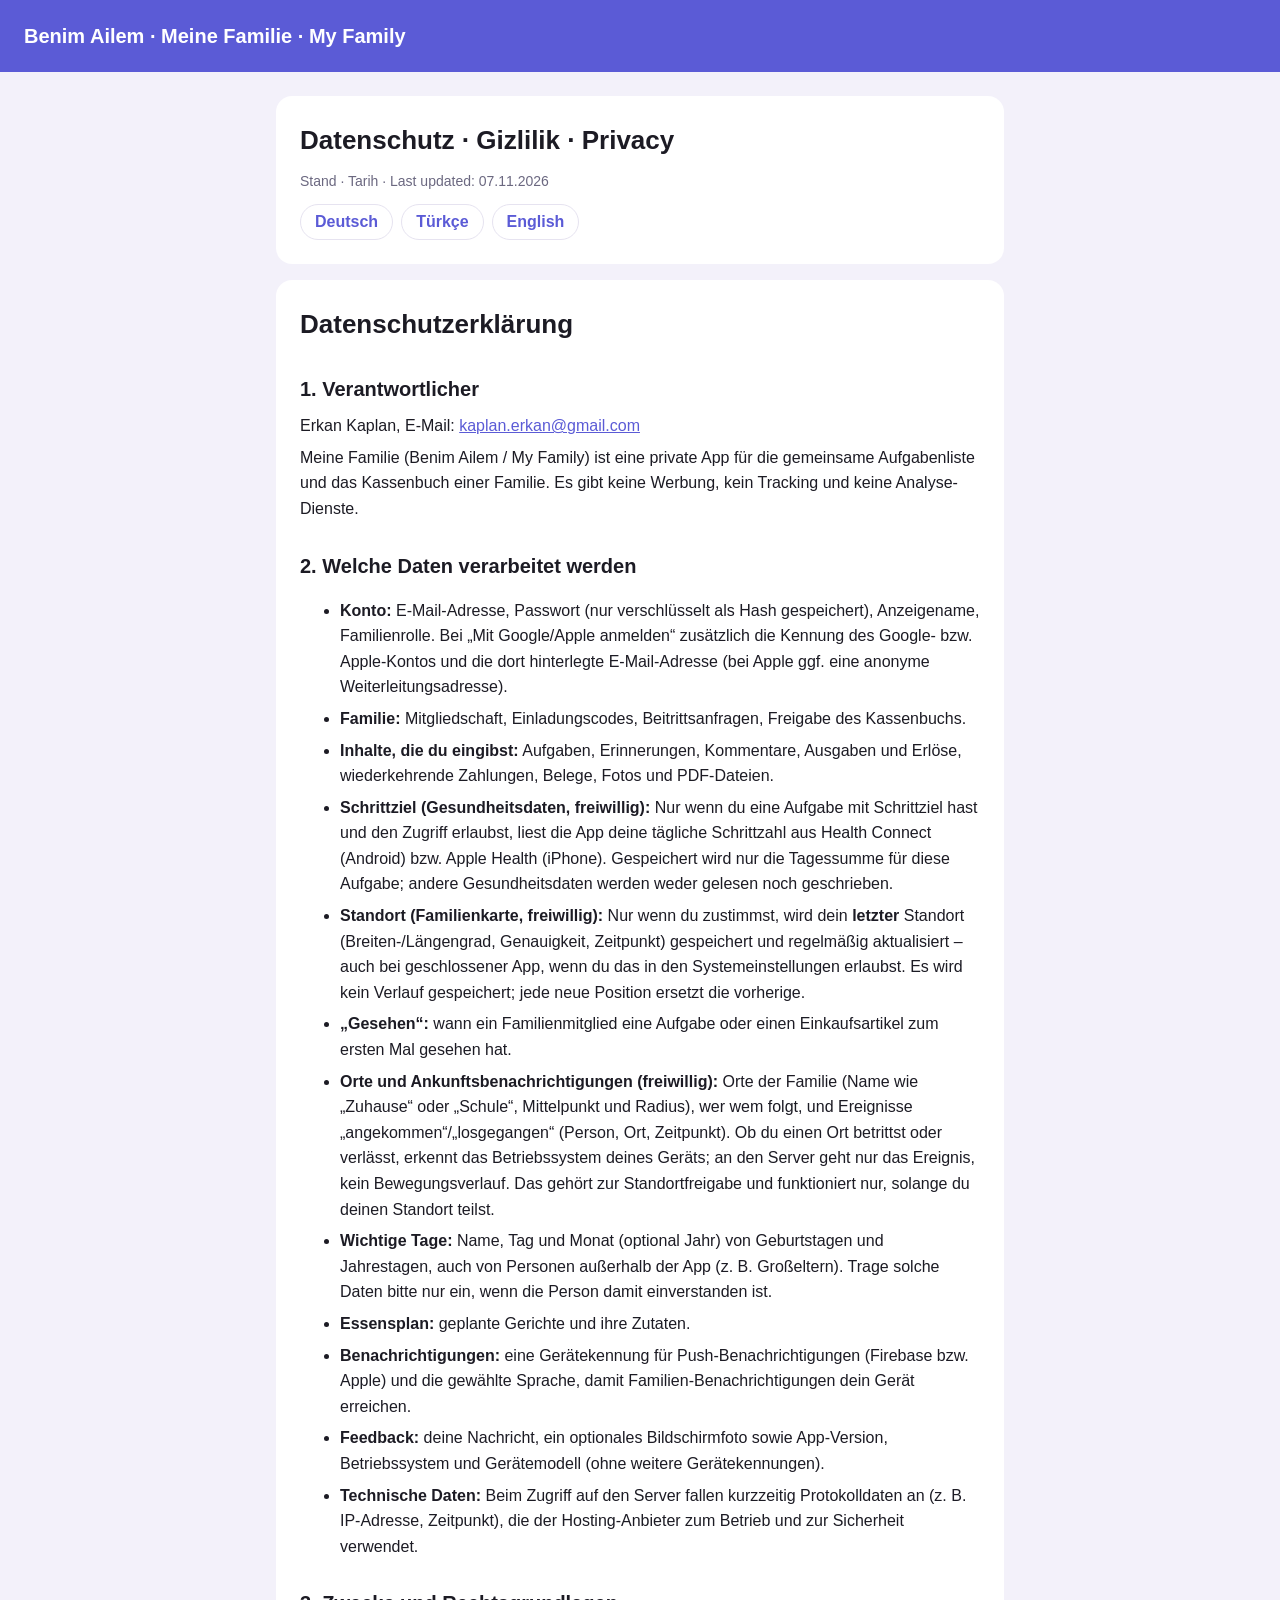
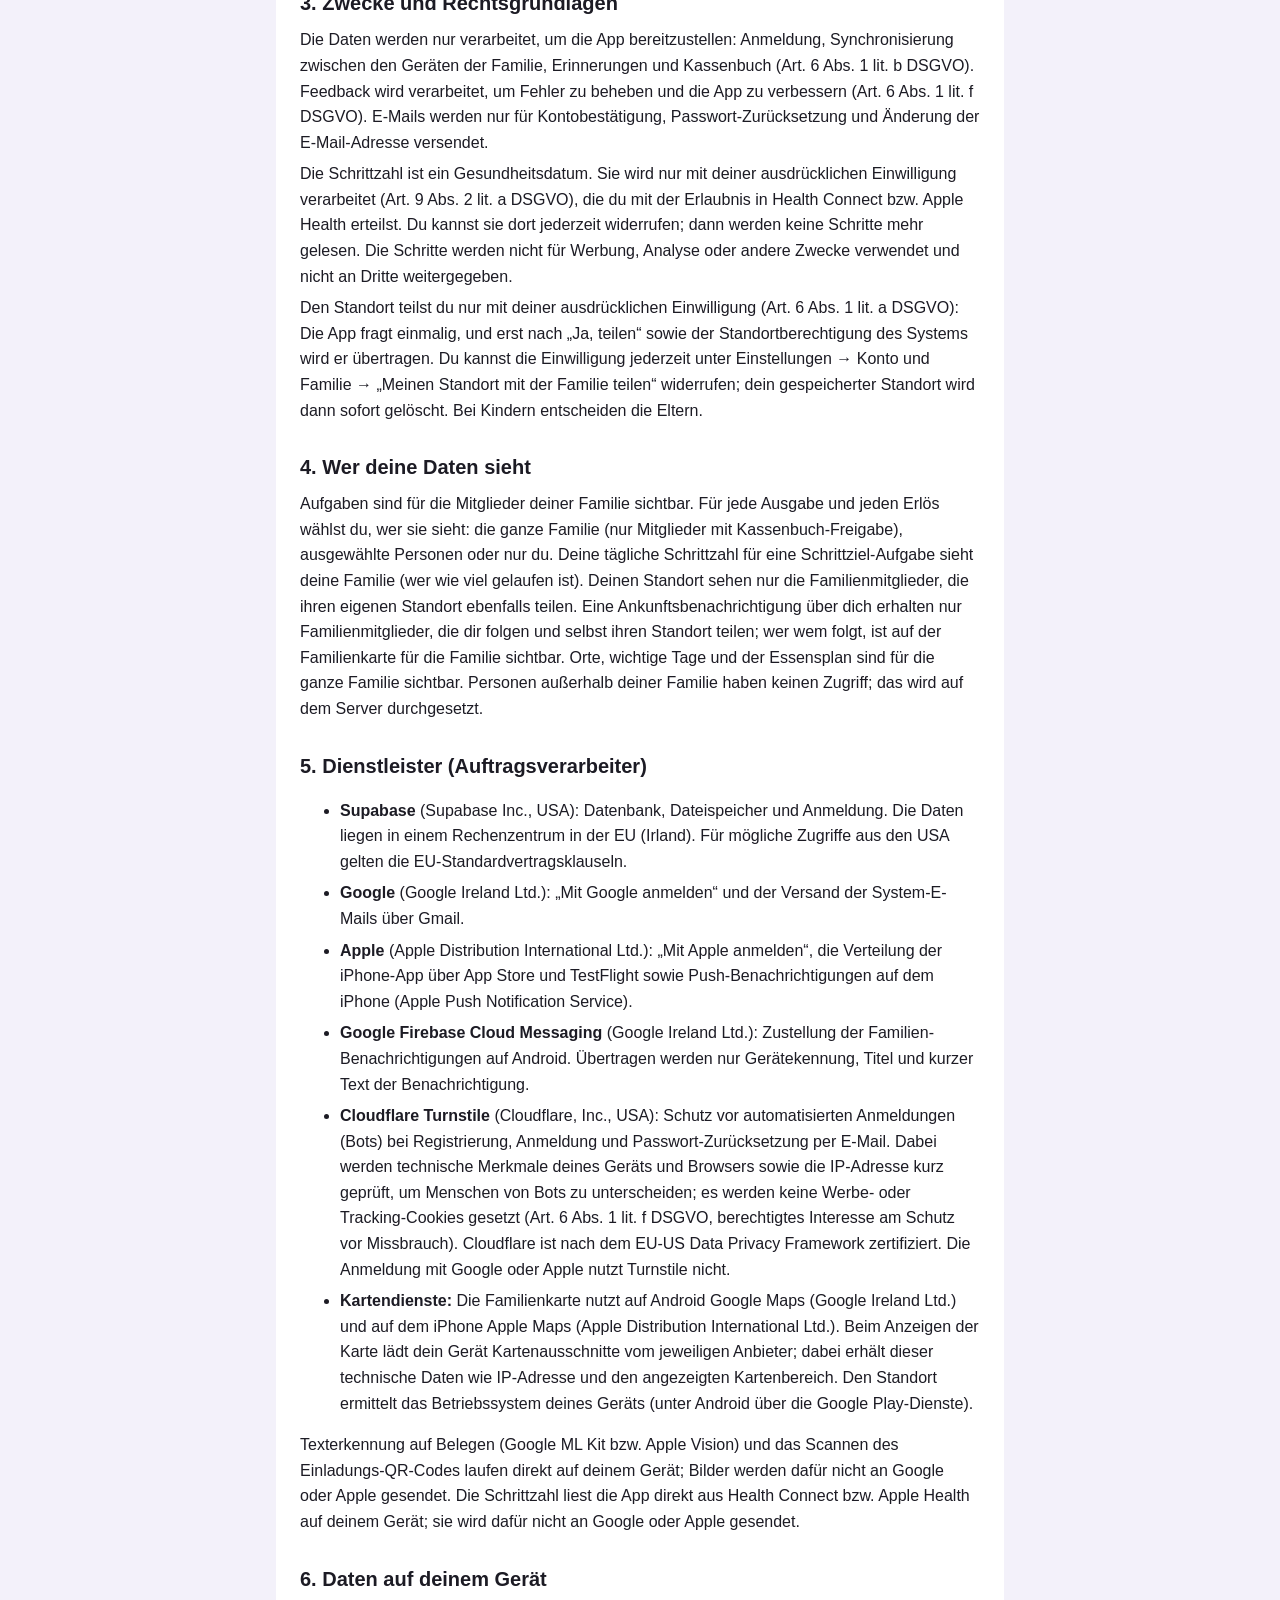
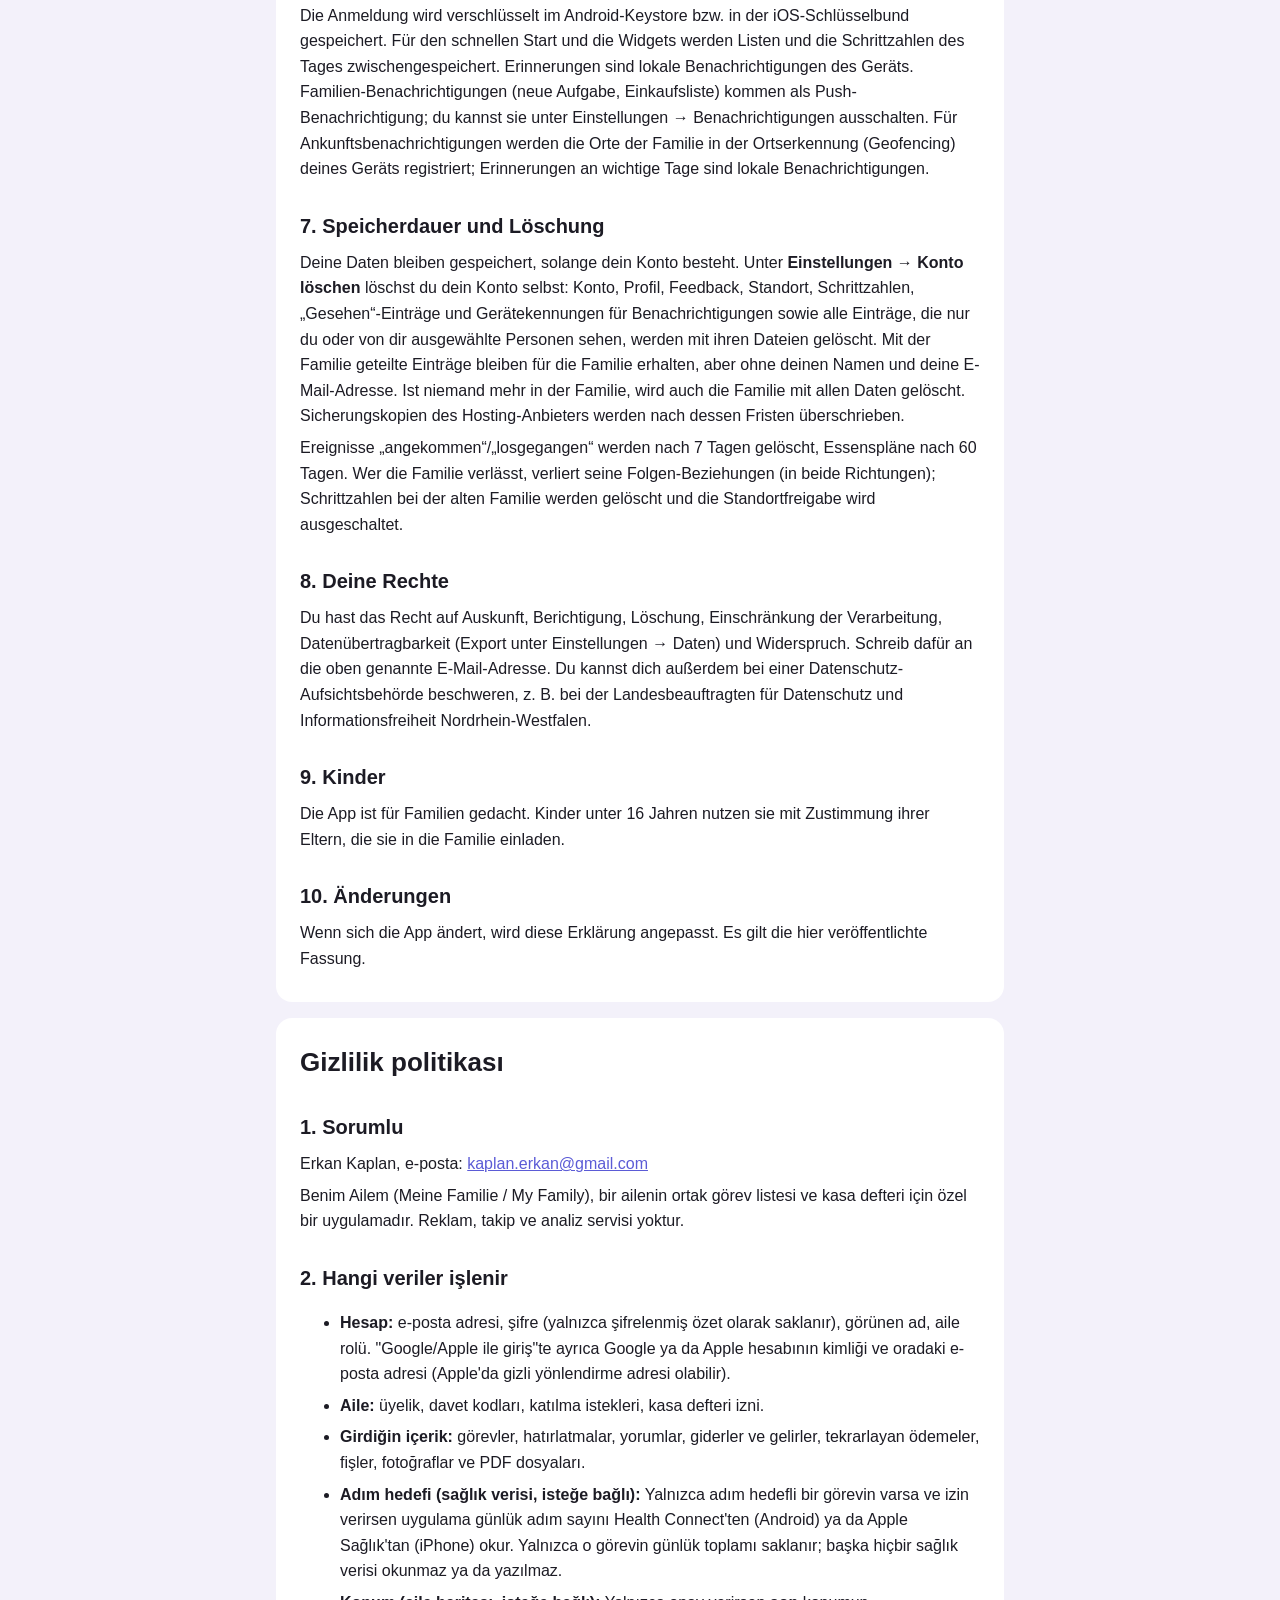
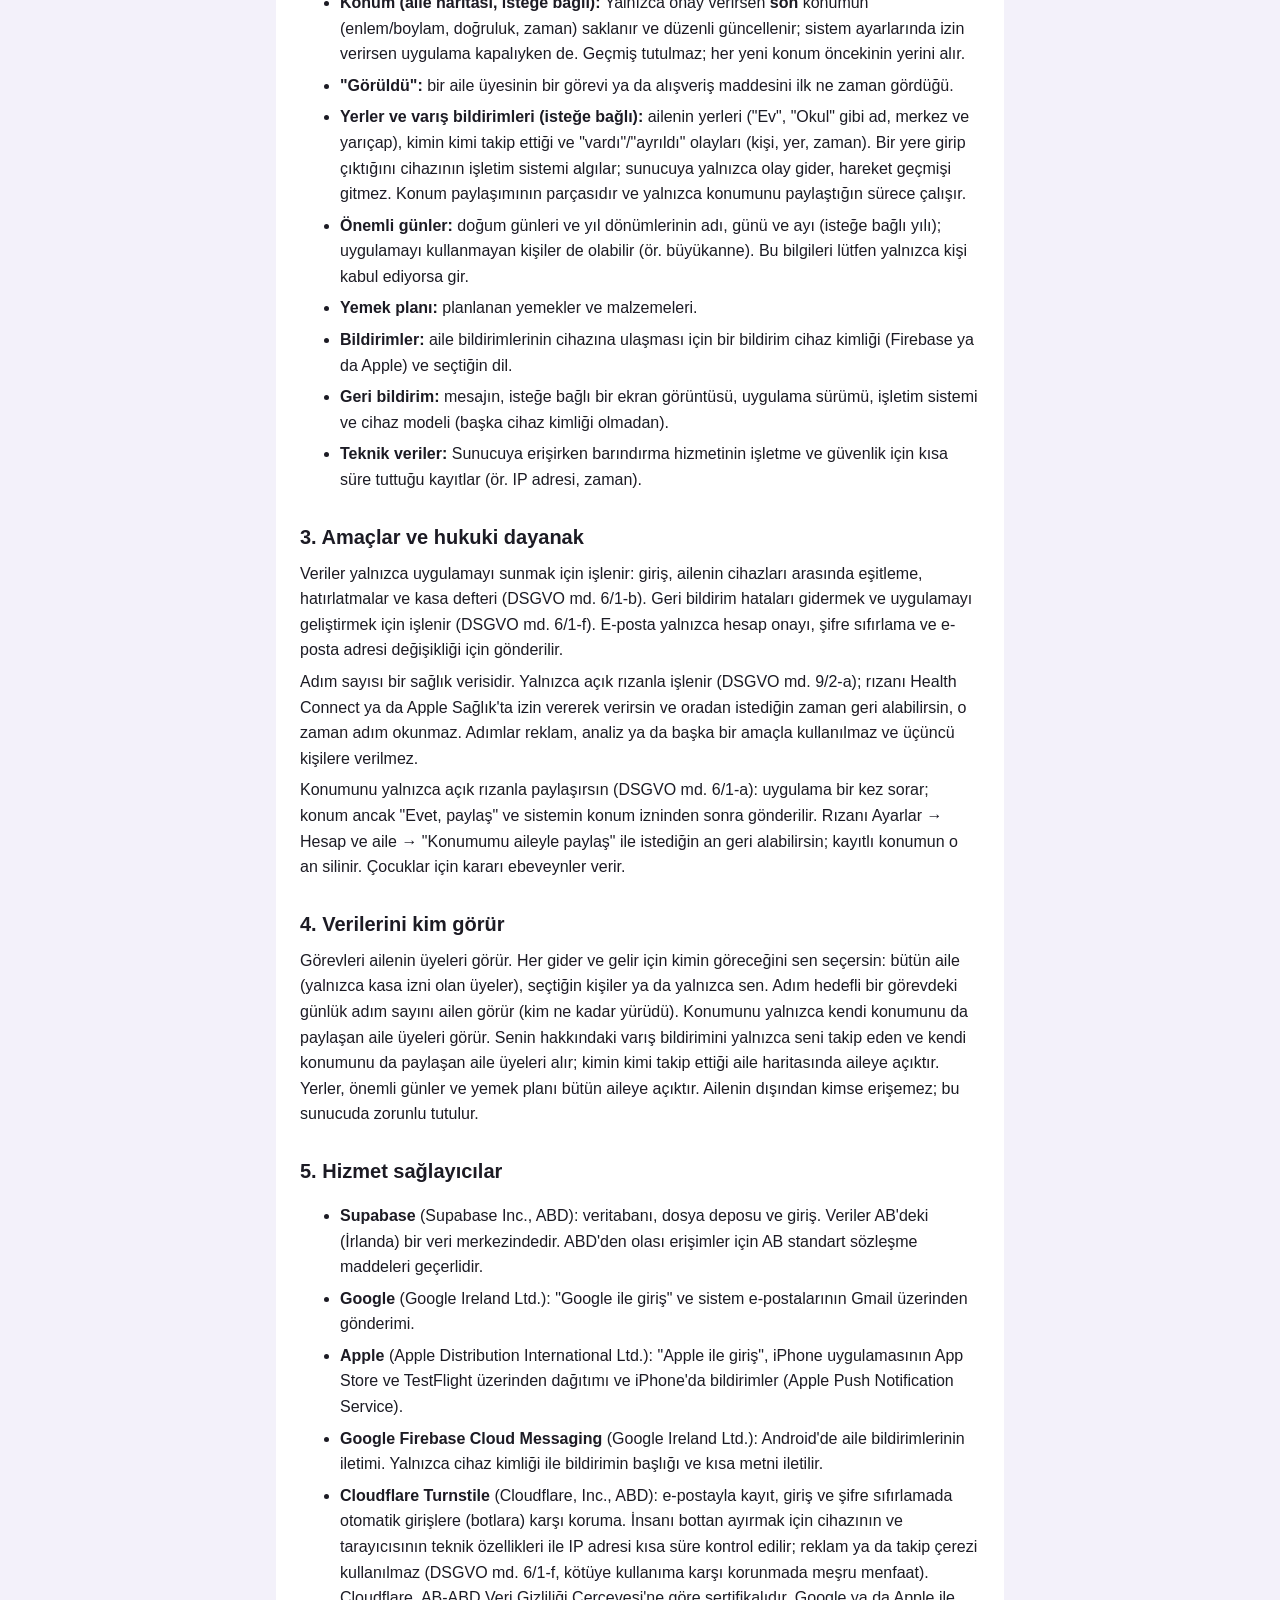
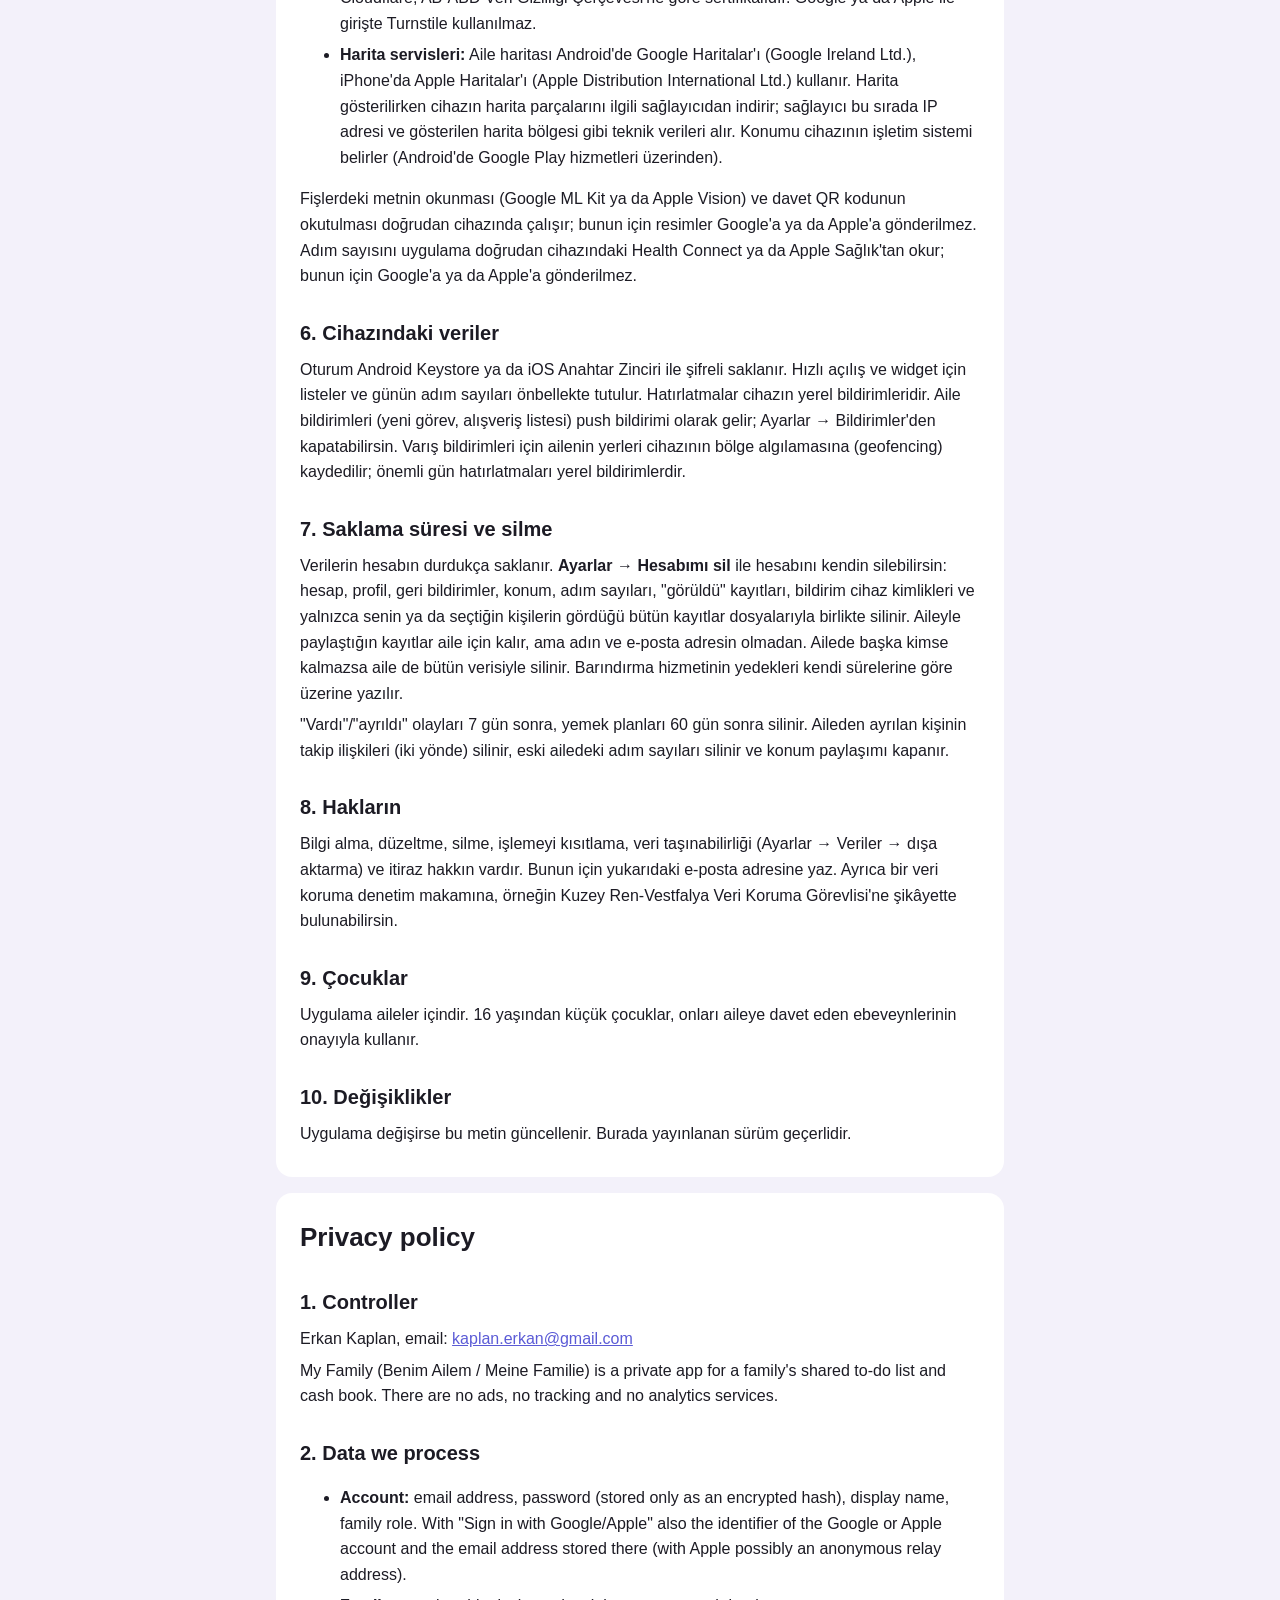
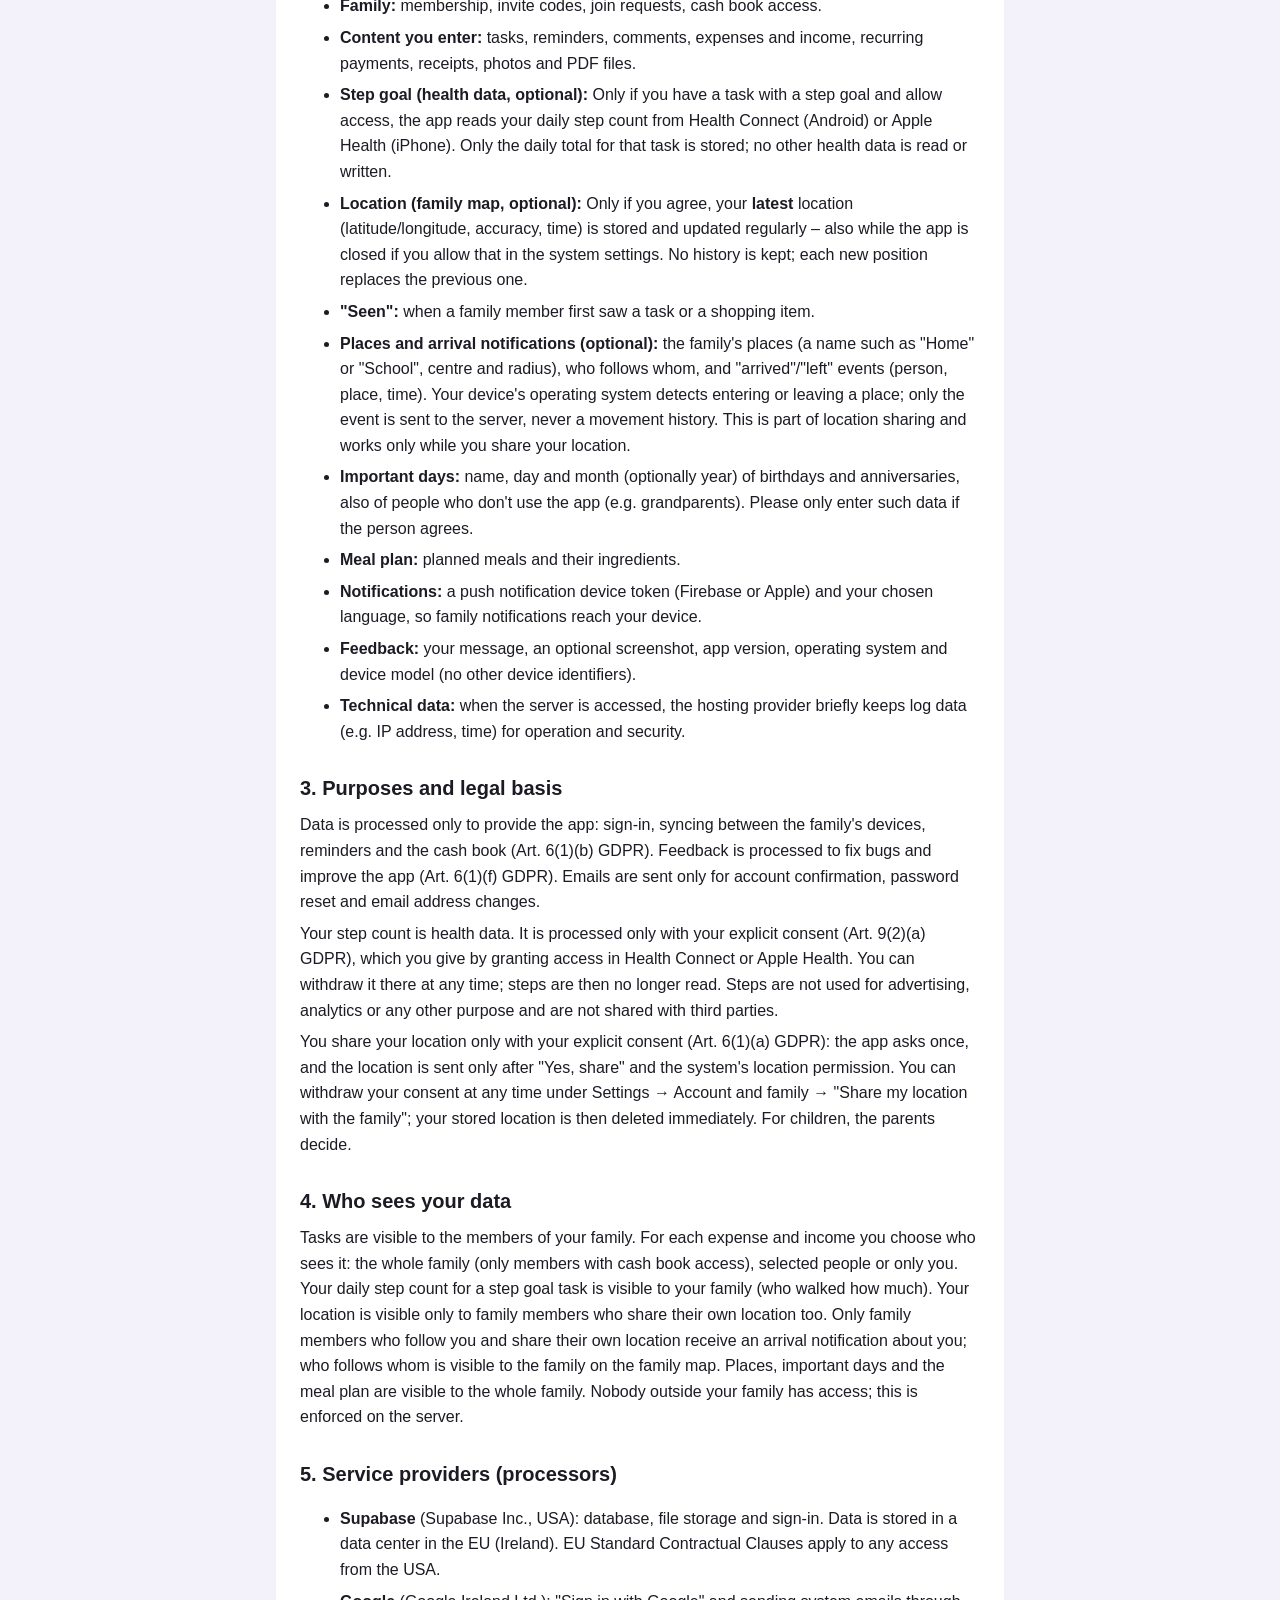
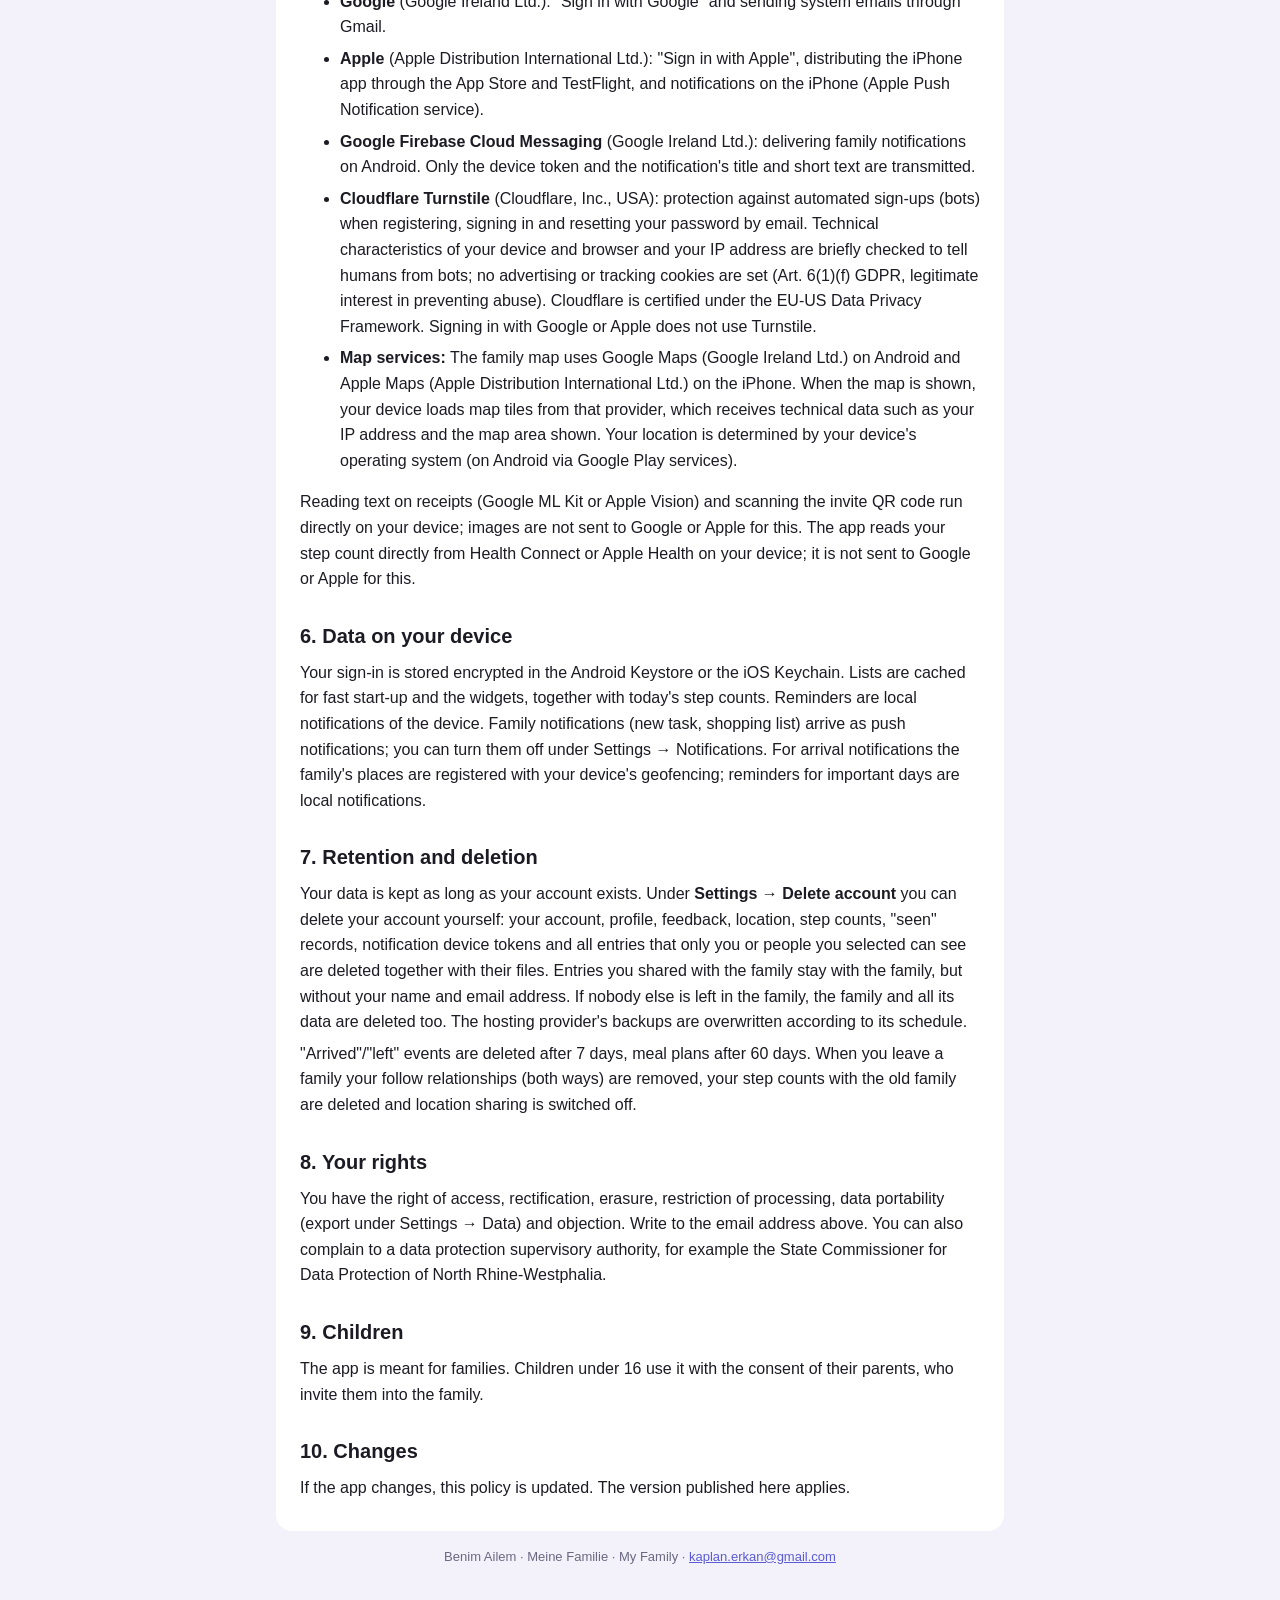
==== commit e0bf63c5: "docs(privacy): cover arrival notifications, important days and meal plan The app now stores family p" ====
--- a/datenschutz.html
+++ b/datenschutz.html
@@ -43,6 +43,14 @@
           App, wenn du das in den Systemeinstellungen erlaubst. Es wird kein Verlauf gespeichert; jede neue Position
           ersetzt die vorherige.</li>
         <li><b>„Gesehen“:</b> wann ein Familienmitglied eine Aufgabe oder einen Einkaufsartikel zum ersten Mal gesehen hat.</li>
+        <li><b>Orte und Ankunftsbenachrichtigungen (freiwillig):</b> Orte der Familie (Name wie „Zuhause“ oder „Schule“,
+          Mittelpunkt und Radius), wer wem folgt, und Ereignisse „angekommen“/„losgegangen“ (Person, Ort, Zeitpunkt). Ob du
+          einen Ort betrittst oder verlässt, erkennt das Betriebssystem deines Geräts; an den Server geht nur das Ereignis,
+          kein Bewegungsverlauf. Das gehört zur Standortfreigabe und funktioniert nur, solange du deinen Standort teilst.</li>
+        <li><b>Wichtige Tage:</b> Name, Tag und Monat (optional Jahr) von Geburtstagen und Jahrestagen, auch von
+          Personen außerhalb der App (z. B. Großeltern). Trage solche Daten bitte nur ein, wenn die Person damit
+          einverstanden ist.</li>
+        <li><b>Essensplan:</b> geplante Gerichte und ihre Zutaten.</li>
         <li><b>Benachrichtigungen:</b> eine Gerätekennung für Push-Benachrichtigungen (Firebase bzw. Apple) und die
           gewählte Sprache, damit Familien-Benachrichtigungen dein Gerät erreichen.</li>
         <li><b>Feedback:</b> deine Nachricht, ein optionales Bildschirmfoto sowie App-Version, Betriebssystem
@@ -69,7 +77,10 @@
       <p>Aufgaben sind für die Mitglieder deiner Familie sichtbar. Für jede Ausgabe und jeden Erlös wählst du,
         wer sie sieht: die ganze Familie (nur Mitglieder mit Kassenbuch-Freigabe), ausgewählte Personen oder nur du.
         Deine tägliche Schrittzahl für eine Schrittziel-Aufgabe sieht deine Familie (wer wie viel gelaufen ist).
-        Deinen Standort sehen nur die Familienmitglieder, die ihren eigenen Standort ebenfalls teilen.
+        Deinen Standort sehen nur die Familienmitglieder, die ihren eigenen Standort ebenfalls teilen. Eine
+        Ankunftsbenachrichtigung über dich erhalten nur Familienmitglieder, die dir folgen und selbst ihren Standort teilen;
+        wer wem folgt, ist auf der Familienkarte für die Familie sichtbar. Orte, wichtige Tage und der Essensplan sind für
+        die ganze Familie sichtbar.
         Personen außerhalb deiner Familie haben keinen Zugriff; das wird auf dem Server durchgesetzt.</p>
 
       <h2>5. Dienstleister (Auftragsverarbeiter)</h2>
@@ -103,7 +114,9 @@
       <p>Die Anmeldung wird verschlüsselt im Android-Keystore bzw. in der iOS-Schlüsselbund gespeichert. Für den
         schnellen Start und die Widgets werden Listen und die Schrittzahlen des Tages zwischengespeichert. Erinnerungen
         sind lokale Benachrichtigungen des Geräts. Familien-Benachrichtigungen (neue Aufgabe, Einkaufsliste) kommen
-        als Push-Benachrichtigung; du kannst sie unter Einstellungen → Benachrichtigungen ausschalten.</p>
+        als Push-Benachrichtigung; du kannst sie unter Einstellungen → Benachrichtigungen ausschalten. Für
+        Ankunftsbenachrichtigungen werden die Orte der Familie in der Ortserkennung (Geofencing) deines Geräts
+        registriert; Erinnerungen an wichtige Tage sind lokale Benachrichtigungen.</p>
 
       <h2>7. Speicherdauer und Löschung</h2>
       <p>Deine Daten bleiben gespeichert, solange dein Konto besteht. Unter <b>Einstellungen → Konto löschen</b>
@@ -113,6 +126,10 @@
         die Familie erhalten, aber ohne deinen Namen und deine E-Mail-Adresse. Ist niemand mehr in der Familie, wird
         auch die Familie mit allen Daten gelöscht. Sicherungskopien des Hosting-Anbieters werden nach dessen Fristen
         überschrieben.</p>
+
+      <p>Ereignisse „angekommen“/„losgegangen“ werden nach 7 Tagen gelöscht, Essenspläne nach 60 Tagen. Wer die Familie
+        verlässt, verliert seine Folgen-Beziehungen (in beide Richtungen); Schrittzahlen bei der alten Familie werden
+        gelöscht und die Standortfreigabe wird ausgeschaltet.</p>
 
       <h2>8. Deine Rechte</h2>
       <p>Du hast das Recht auf Auskunft, Berichtigung, Löschung, Einschränkung der Verarbeitung,
@@ -152,6 +169,13 @@
           doğruluk, zaman) saklanır ve düzenli güncellenir; sistem ayarlarında izin verirsen uygulama kapalıyken de.
           Geçmiş tutulmaz; her yeni konum öncekinin yerini alır.</li>
         <li><b>"Görüldü":</b> bir aile üyesinin bir görevi ya da alışveriş maddesini ilk ne zaman gördüğü.</li>
+        <li><b>Yerler ve varış bildirimleri (isteğe bağlı):</b> ailenin yerleri ("Ev", "Okul" gibi ad, merkez ve yarıçap),
+          kimin kimi takip ettiği ve "vardı"/"ayrıldı" olayları (kişi, yer, zaman). Bir yere girip çıktığını cihazının
+          işletim sistemi algılar; sunucuya yalnızca olay gider, hareket geçmişi gitmez. Konum paylaşımının parçasıdır ve
+          yalnızca konumunu paylaştığın sürece çalışır.</li>
+        <li><b>Önemli günler:</b> doğum günleri ve yıl dönümlerinin adı, günü ve ayı (isteğe bağlı yılı); uygulamayı
+          kullanmayan kişiler de olabilir (ör. büyükanne). Bu bilgileri lütfen yalnızca kişi kabul ediyorsa gir.</li>
+        <li><b>Yemek planı:</b> planlanan yemekler ve malzemeleri.</li>
         <li><b>Bildirimler:</b> aile bildirimlerinin cihazına ulaşması için bir bildirim cihaz kimliği (Firebase ya da
           Apple) ve seçtiğin dil.</li>
         <li><b>Geri bildirim:</b> mesajın, isteğe bağlı bir ekran görüntüsü, uygulama sürümü, işletim sistemi ve
@@ -174,7 +198,9 @@
       <h2>4. Verilerini kim görür</h2>
       <p>Görevleri ailenin üyeleri görür. Her gider ve gelir için kimin göreceğini sen seçersin: bütün aile (yalnızca
         kasa izni olan üyeler), seçtiğin kişiler ya da yalnızca sen. Adım hedefli bir görevdeki günlük adım sayını
-        ailen görür (kim ne kadar yürüdü). Konumunu yalnızca kendi konumunu da paylaşan aile üyeleri görür. Ailenin dışından kimse erişemez; bu sunucuda zorunlu tutulur.</p>
+        ailen görür (kim ne kadar yürüdü). Konumunu yalnızca kendi konumunu da paylaşan aile üyeleri görür. Senin hakkındaki varış bildirimini yalnızca seni
+        takip eden ve kendi konumunu da paylaşan aile üyeleri alır; kimin kimi takip ettiği aile haritasında aileye açıktır.
+        Yerler, önemli günler ve yemek planı bütün aileye açıktır. Ailenin dışından kimse erişemez; bu sunucuda zorunlu tutulur.</p>
 
       <h2>5. Hizmet sağlayıcılar</h2>
       <ul>
@@ -202,7 +228,9 @@
       <h2>6. Cihazındaki veriler</h2>
       <p>Oturum Android Keystore ya da iOS Anahtar Zinciri ile şifreli saklanır. Hızlı açılış ve widget için listeler
         ve günün adım sayıları önbellekte tutulur. Hatırlatmalar cihazın yerel bildirimleridir. Aile bildirimleri
-        (yeni görev, alışveriş listesi) push bildirimi olarak gelir; Ayarlar → Bildirimler'den kapatabilirsin.</p>
+        (yeni görev, alışveriş listesi) push bildirimi olarak gelir; Ayarlar → Bildirimler'den kapatabilirsin. Varış
+        bildirimleri için ailenin yerleri cihazının bölge algılamasına (geofencing) kaydedilir; önemli gün
+        hatırlatmaları yerel bildirimlerdir.</p>
 
       <h2>7. Saklama süresi ve silme</h2>
       <p>Verilerin hesabın durdukça saklanır. <b>Ayarlar → Hesabımı sil</b> ile hesabını kendin silebilirsin: hesap,
@@ -210,6 +238,9 @@
         birlikte silinir. Aileyle paylaştığın kayıtlar aile için kalır, ama adın ve e-posta adresin olmadan. Ailede
         başka kimse kalmazsa aile de bütün verisiyle silinir. Barındırma hizmetinin yedekleri kendi sürelerine göre
         üzerine yazılır.</p>
+
+      <p>"Vardı"/"ayrıldı" olayları 7 gün sonra, yemek planları 60 gün sonra silinir. Aileden ayrılan kişinin takip
+        ilişkileri (iki yönde) silinir, eski ailedeki adım sayıları silinir ve konum paylaşımı kapanır.</p>
 
       <h2>8. Hakların</h2>
       <p>Bilgi alma, düzeltme, silme, işlemeyi kısıtlama, veri taşınabilirliği (Ayarlar → Veriler → dışa aktarma) ve
@@ -247,6 +278,13 @@
           accuracy, time) is stored and updated regularly – also while the app is closed if you allow that in the system
           settings. No history is kept; each new position replaces the previous one.</li>
         <li><b>"Seen":</b> when a family member first saw a task or a shopping item.</li>
+        <li><b>Places and arrival notifications (optional):</b> the family's places (a name such as "Home" or "School",
+          centre and radius), who follows whom, and "arrived"/"left" events (person, place, time). Your device's operating
+          system detects entering or leaving a place; only the event is sent to the server, never a movement history. This
+          is part of location sharing and works only while you share your location.</li>
+        <li><b>Important days:</b> name, day and month (optionally year) of birthdays and anniversaries, also of people
+          who don't use the app (e.g. grandparents). Please only enter such data if the person agrees.</li>
+        <li><b>Meal plan:</b> planned meals and their ingredients.</li>
         <li><b>Notifications:</b> a push notification device token (Firebase or Apple) and your chosen language, so
           family notifications reach your device.</li>
         <li><b>Feedback:</b> your message, an optional screenshot, app version, operating system and device model
@@ -272,7 +310,9 @@
       <p>Tasks are visible to the members of your family. For each expense and income you choose who sees it: the
         whole family (only members with cash book access), selected people or only you. Your daily step count for a
         step goal task is visible to your family (who walked how much). Your location is visible only to family members
-        who share their own location too. Nobody outside your family has access; this is
+        who share their own location too. Only family members who follow you and share their own location receive an
+        arrival notification about you; who follows whom is visible to the family on the family map. Places, important
+        days and the meal plan are visible to the whole family. Nobody outside your family has access; this is
         enforced on the server.</p>
 
       <h2>5. Service providers (processors)</h2>
@@ -302,7 +342,8 @@
       <p>Your sign-in is stored encrypted in the Android Keystore or the iOS Keychain. Lists are cached for fast start-up
         and the widgets, together with today's step counts. Reminders are local notifications of the device. Family
         notifications (new task, shopping list) arrive as push notifications; you can turn them off under Settings →
-        Notifications.</p>
+        Notifications. For arrival notifications the family's places are registered with your device's geofencing;
+        reminders for important days are local notifications.</p>
 
       <h2>7. Retention and deletion</h2>
       <p>Your data is kept as long as your account exists. Under <b>Settings → Delete account</b> you can delete your
@@ -312,6 +353,10 @@
         name and email address. If nobody else is left in the family, the family and all its data are deleted too. The
         hosting provider's backups are overwritten according to its schedule.</p>
 
+      <p>"Arrived"/"left" events are deleted after 7 days, meal plans after 60 days. When you leave a family your follow
+        relationships (both ways) are removed, your step counts with the old family are deleted and location sharing is
+        switched off.</p>
+
       <h2>8. Your rights</h2>
       <p>You have the right of access, rectification, erasure, restriction of processing, data portability (export under
         Settings → Data) and objection. Write to the email address above. You can also complain to a data protection
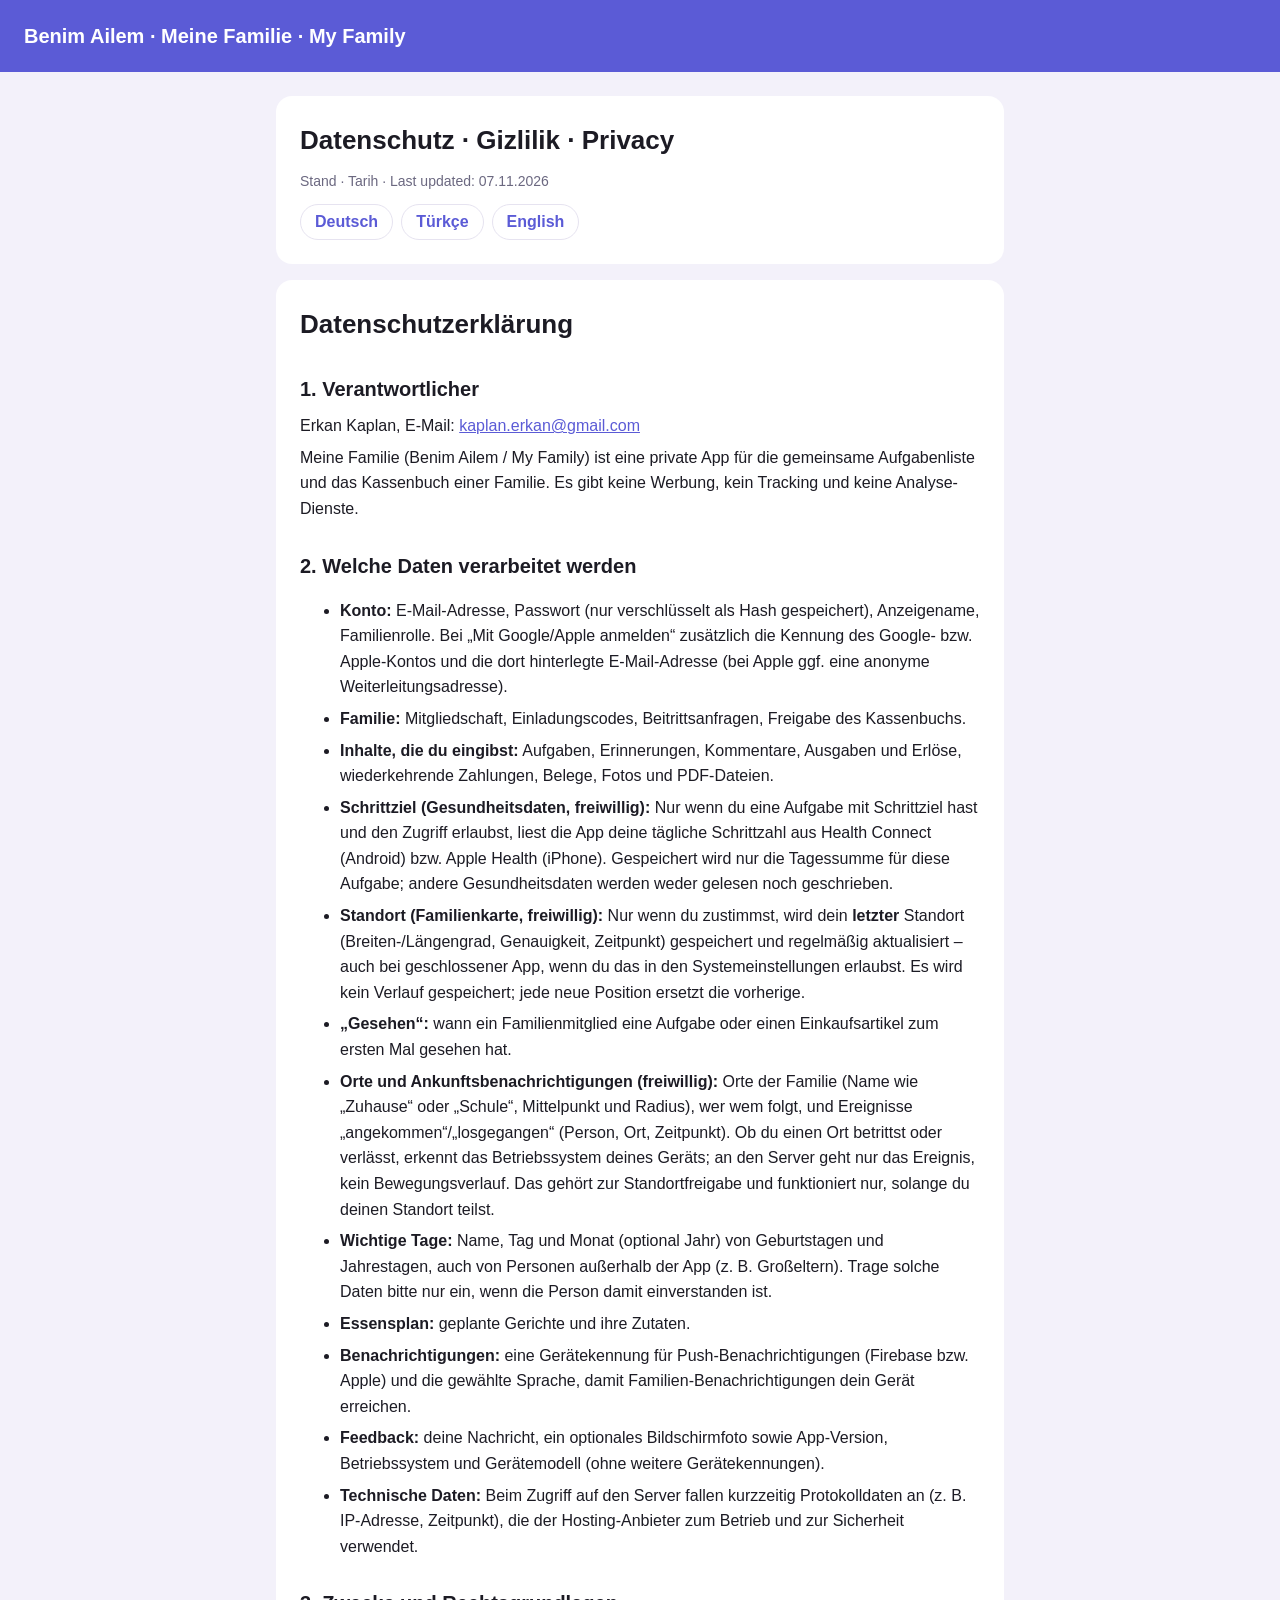
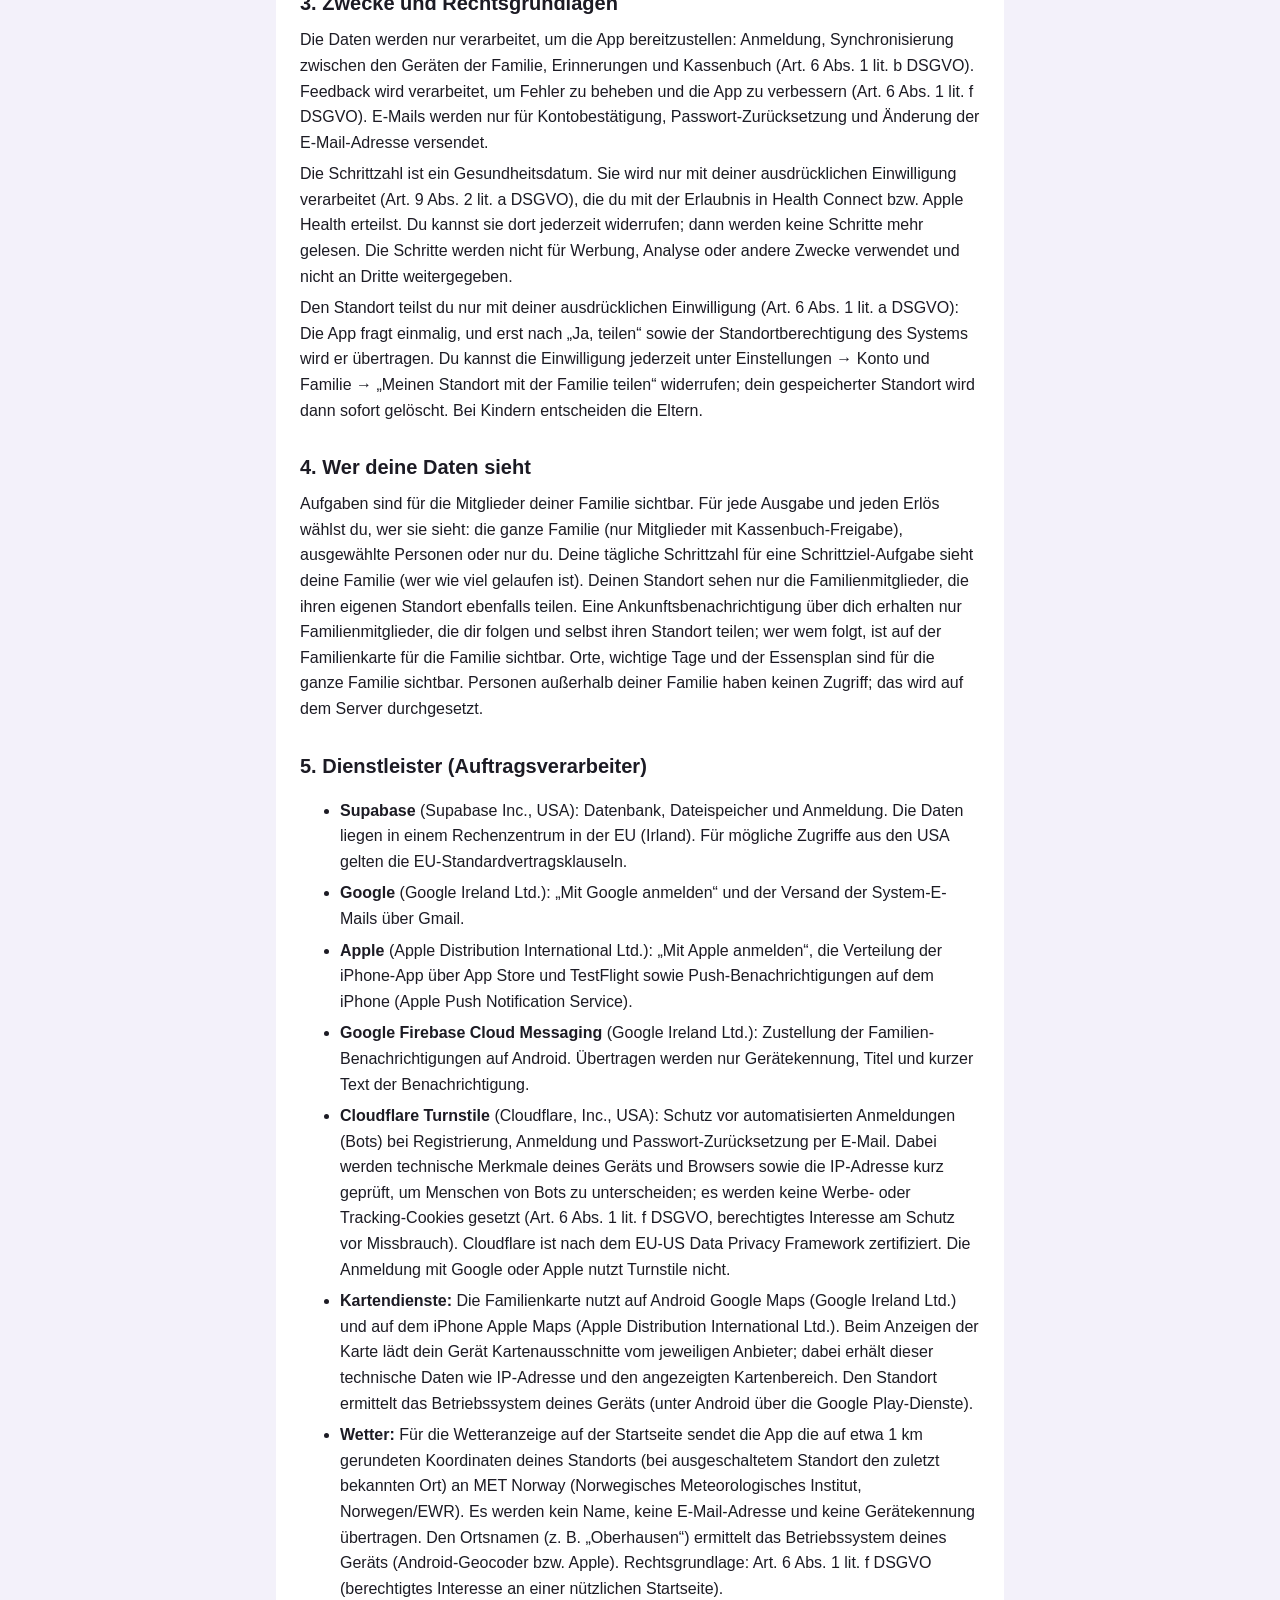
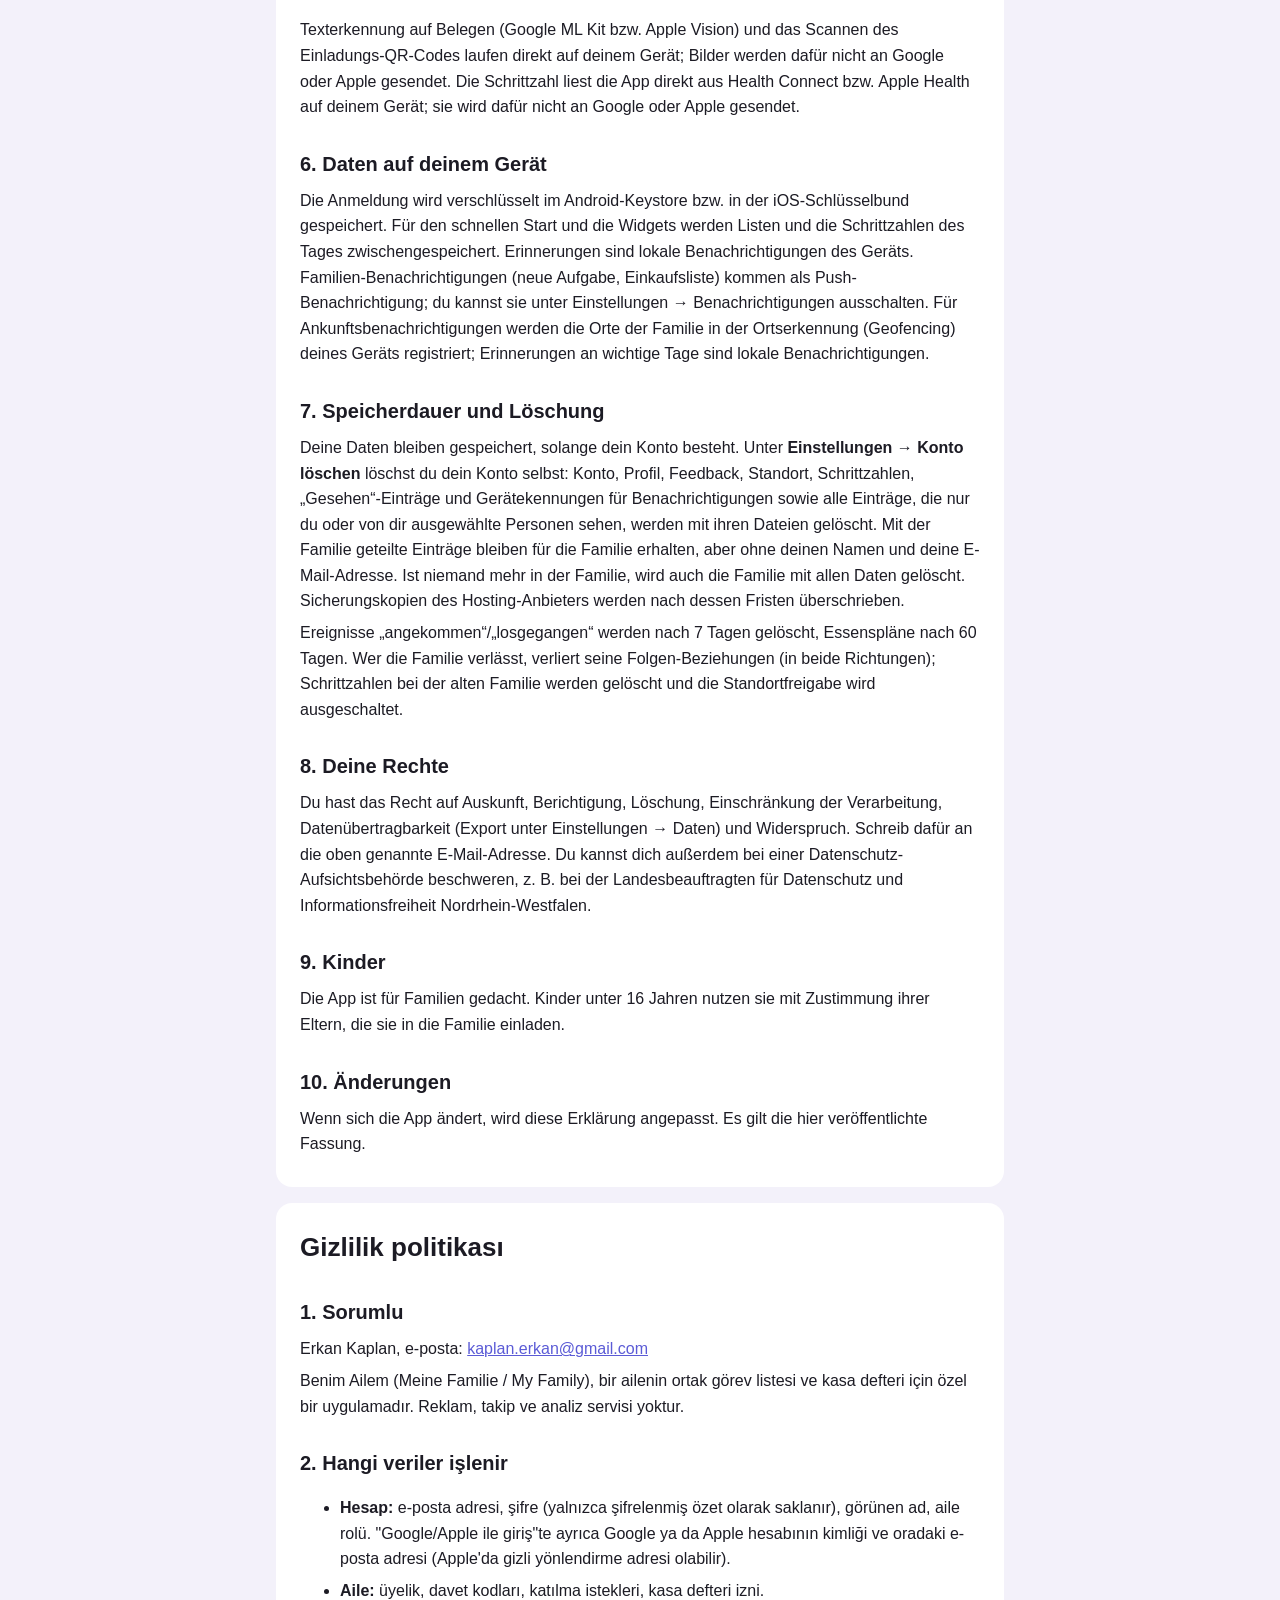
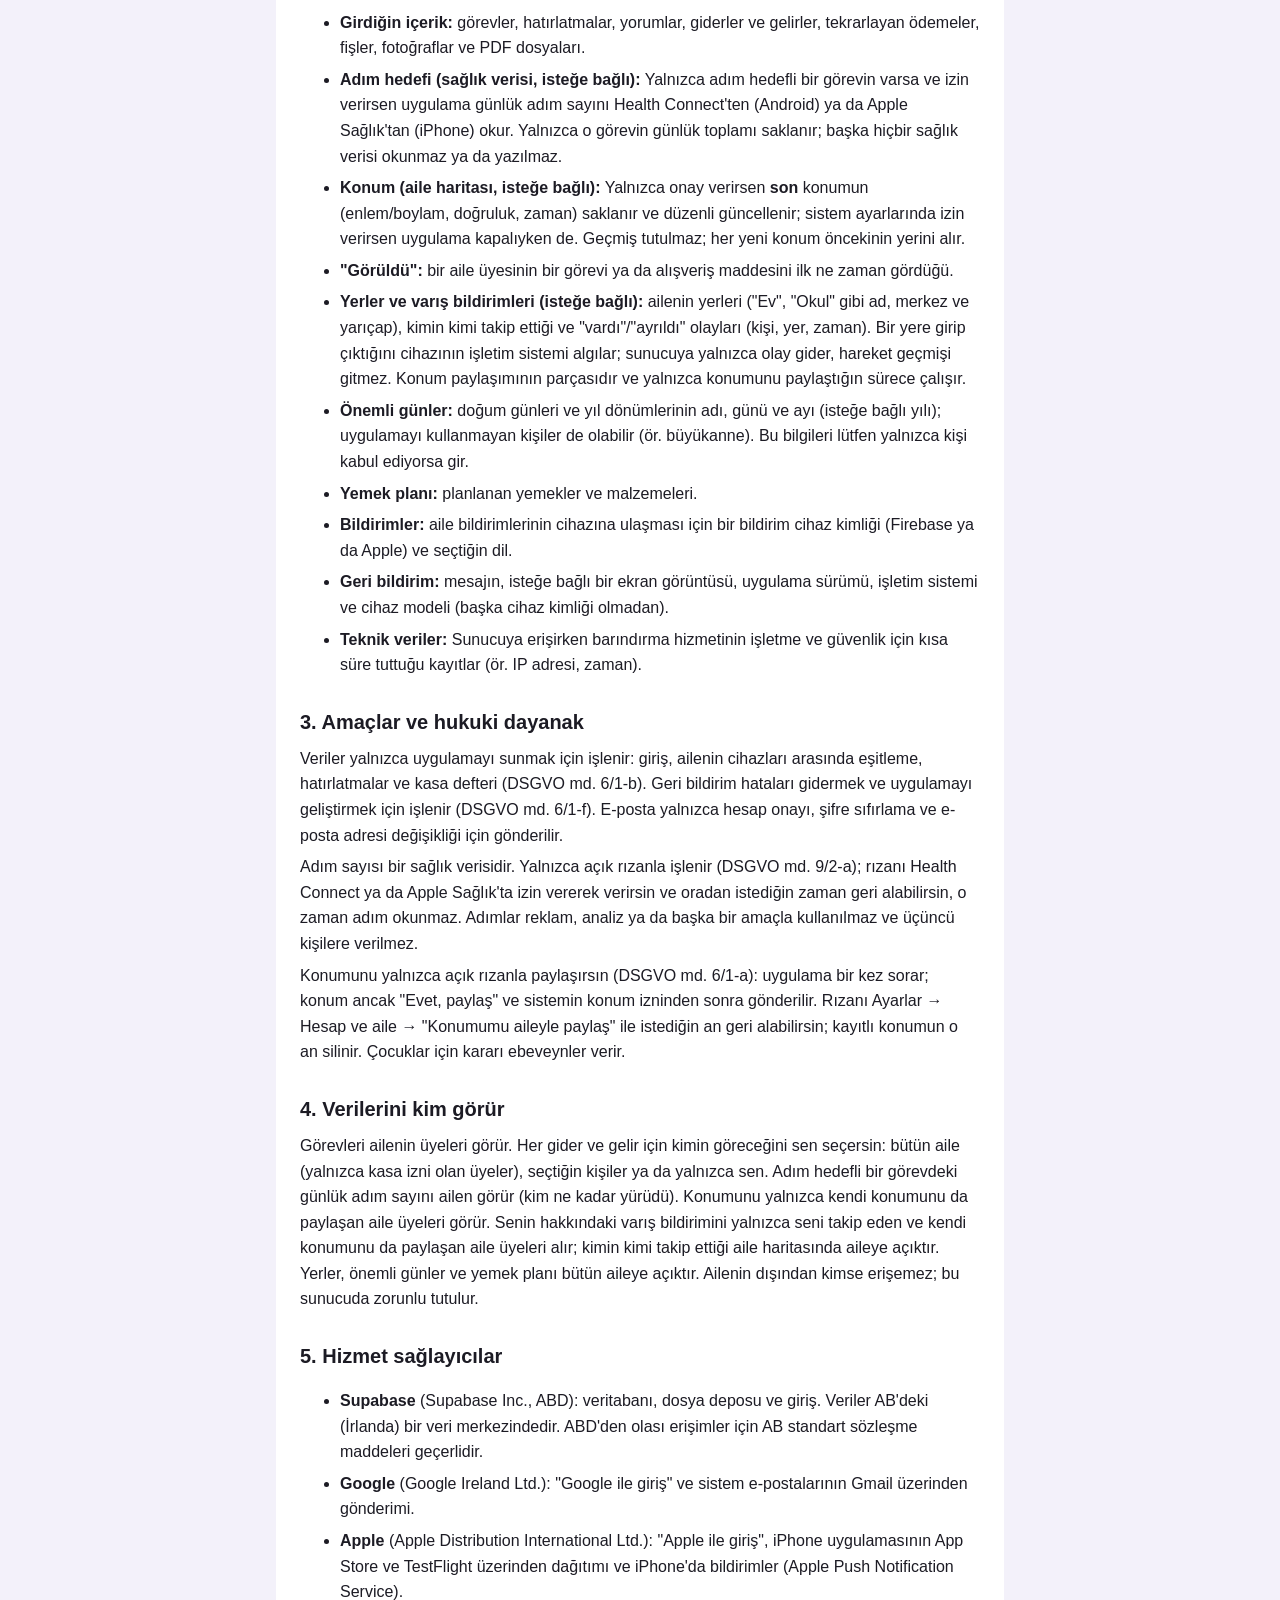
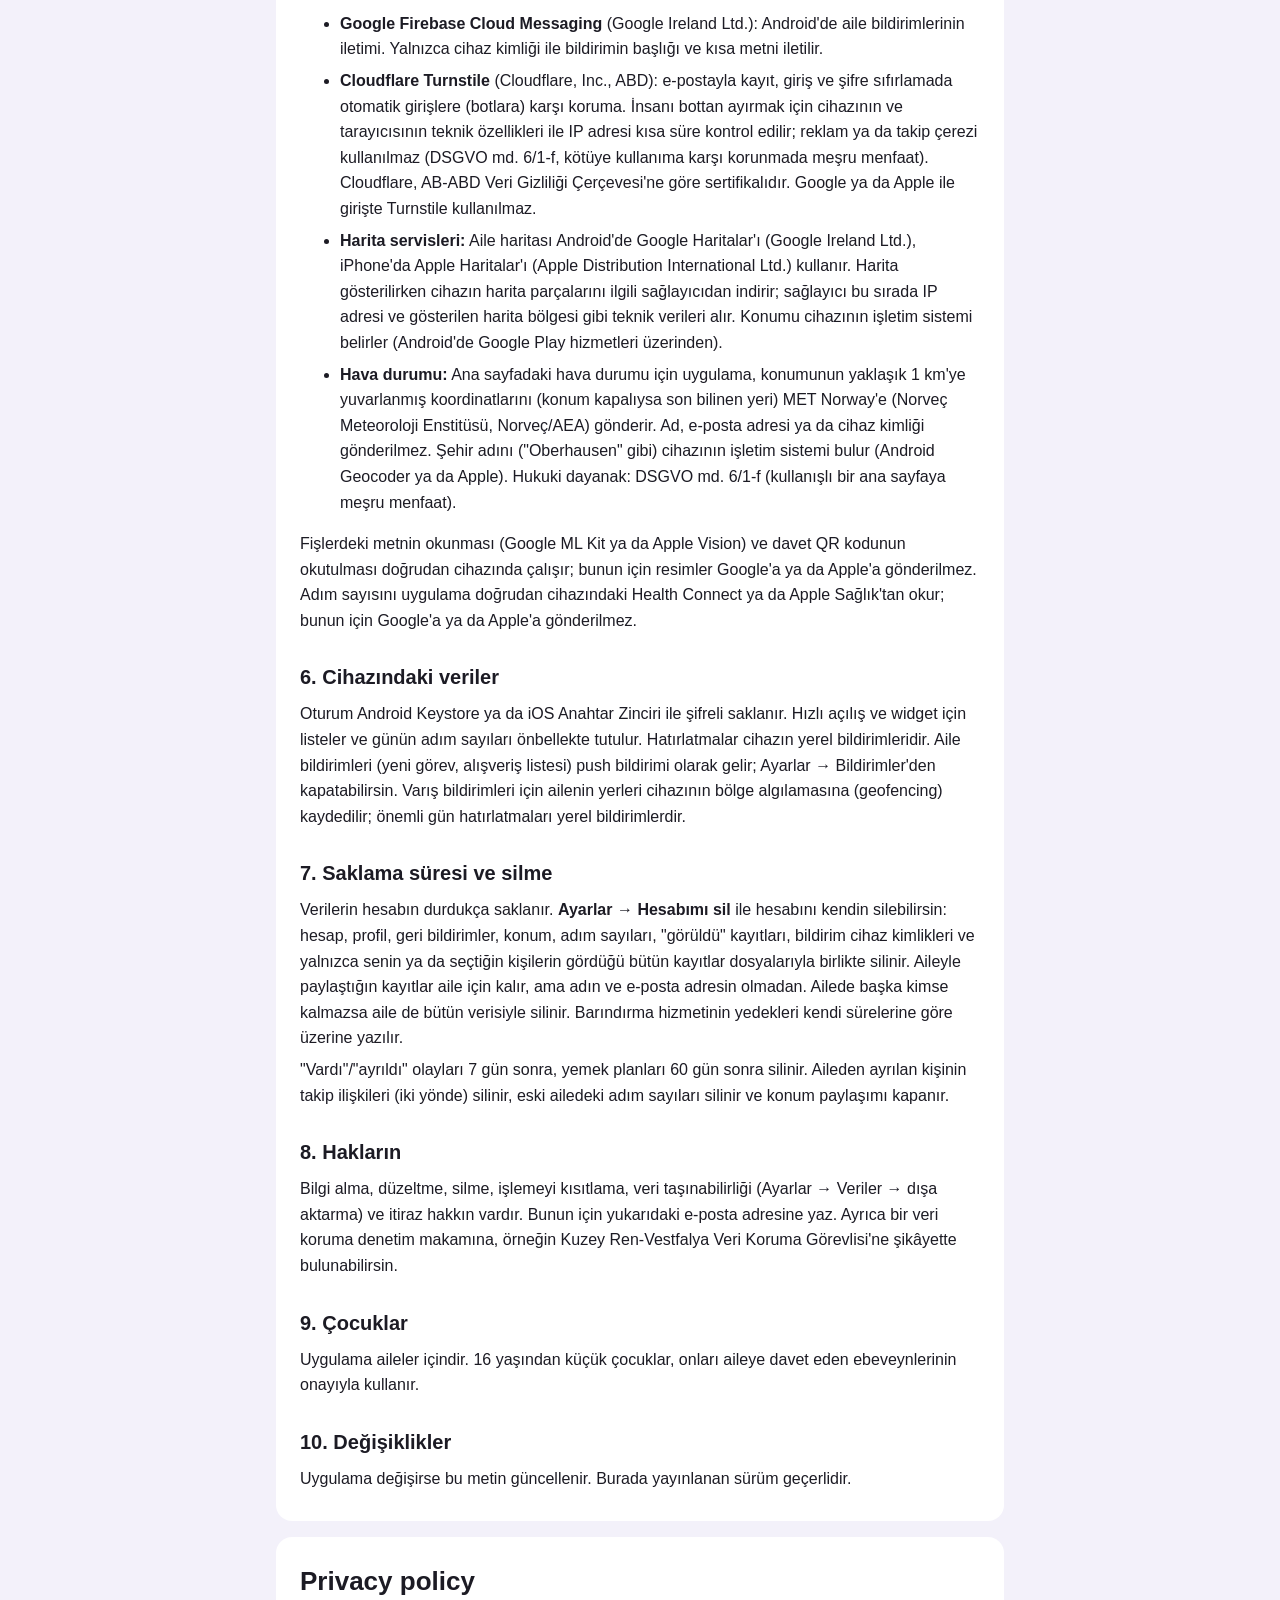
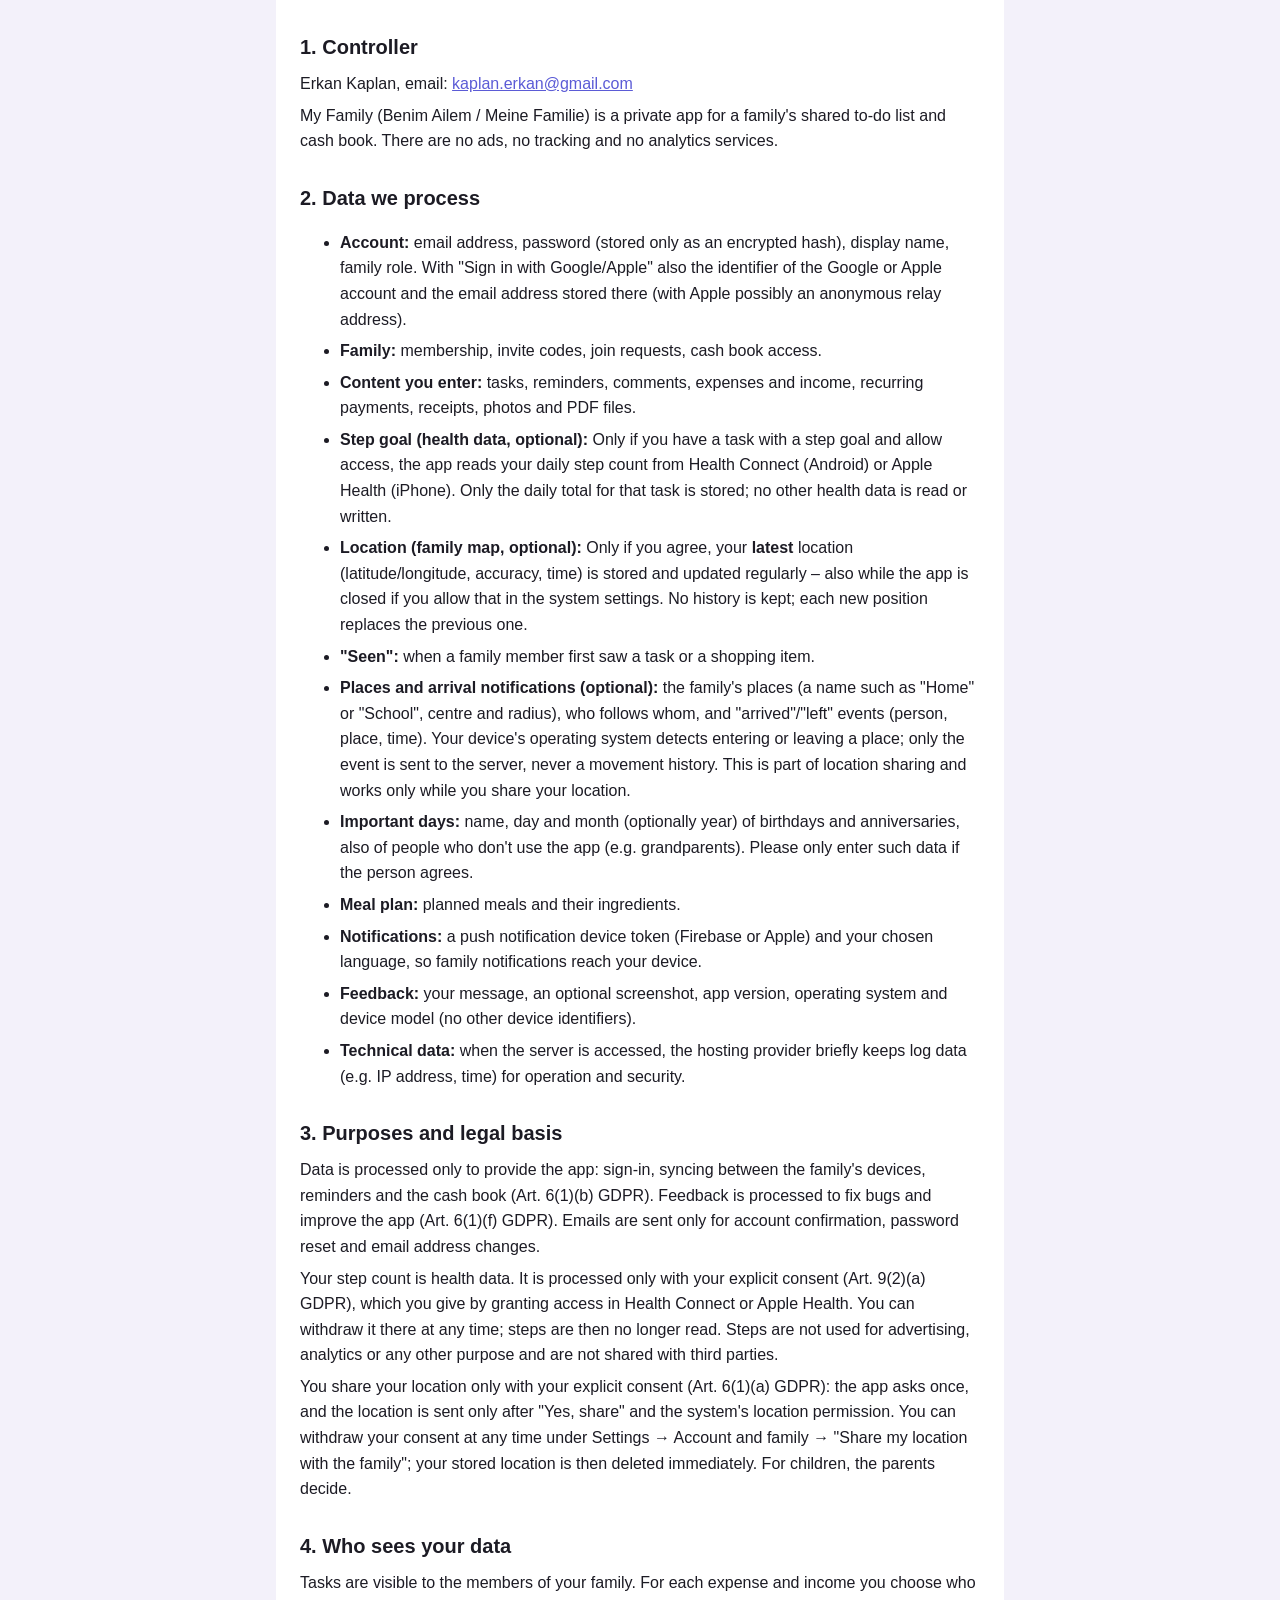
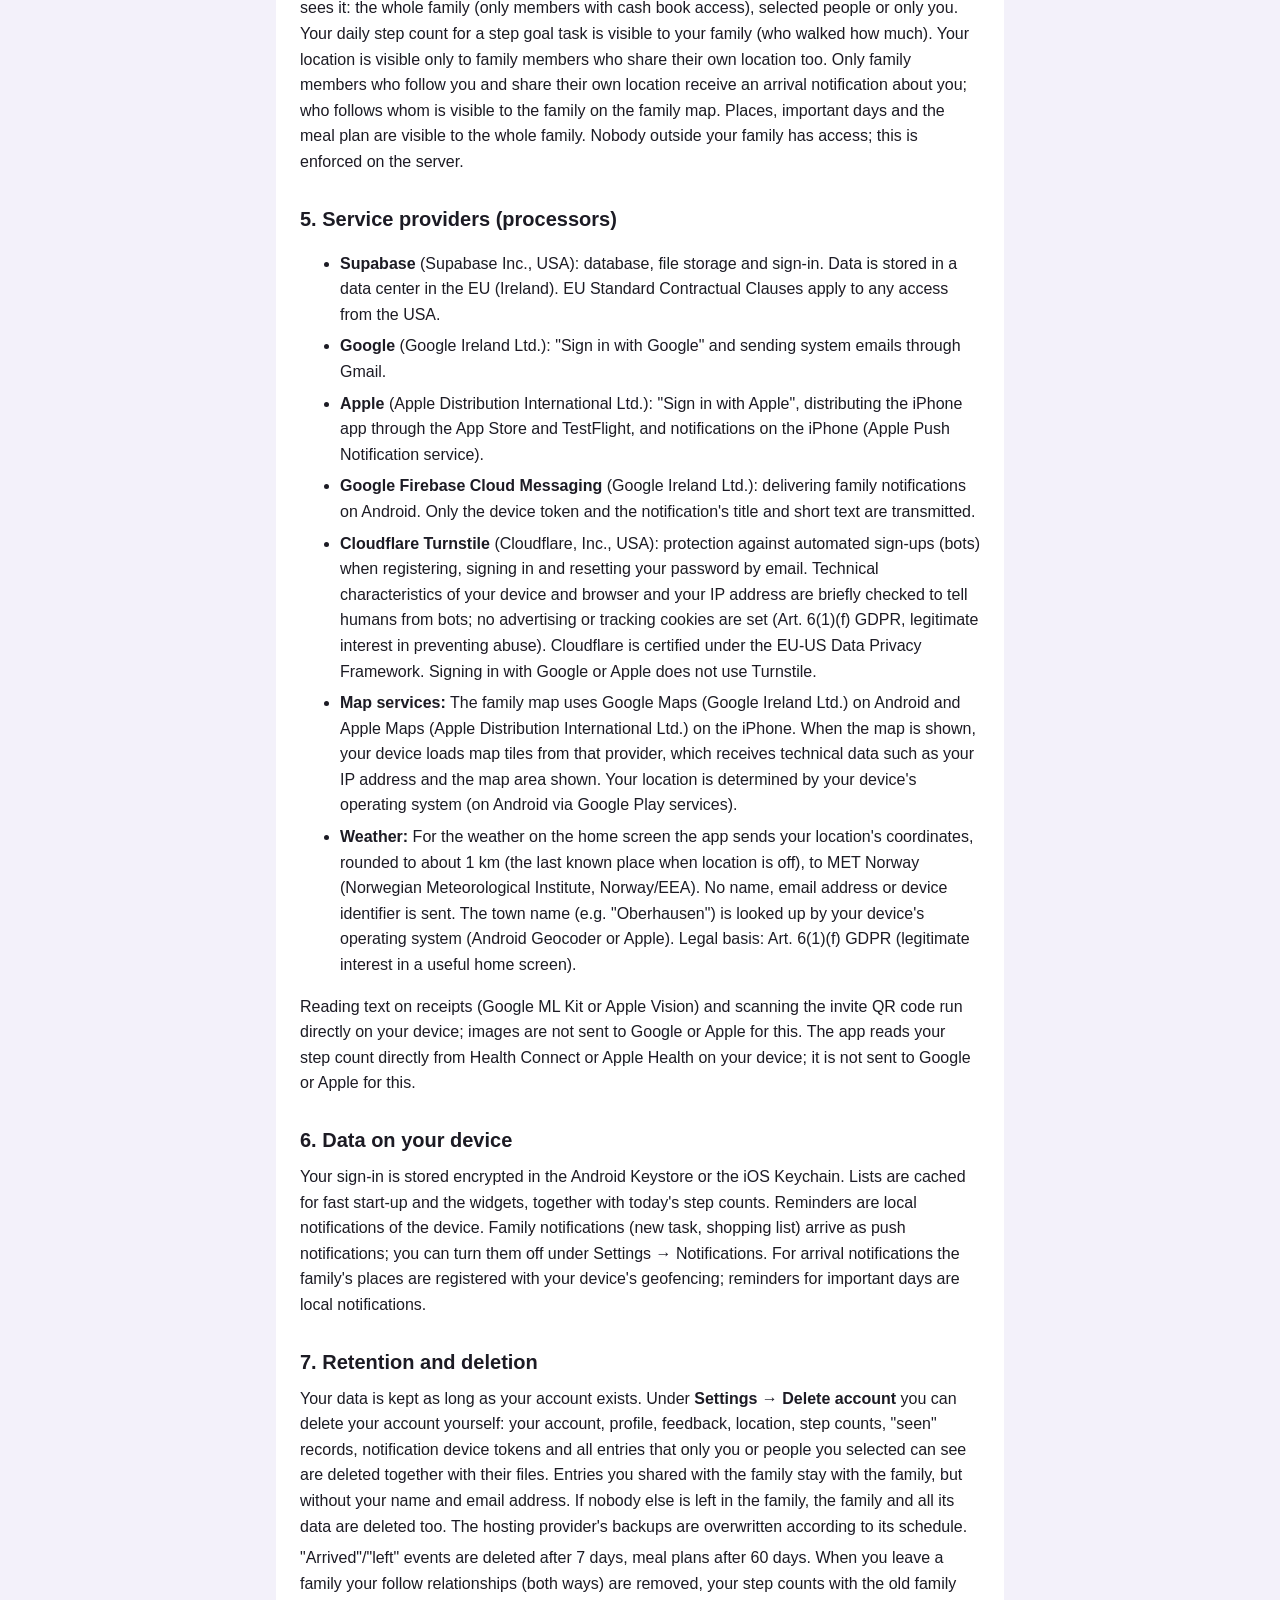
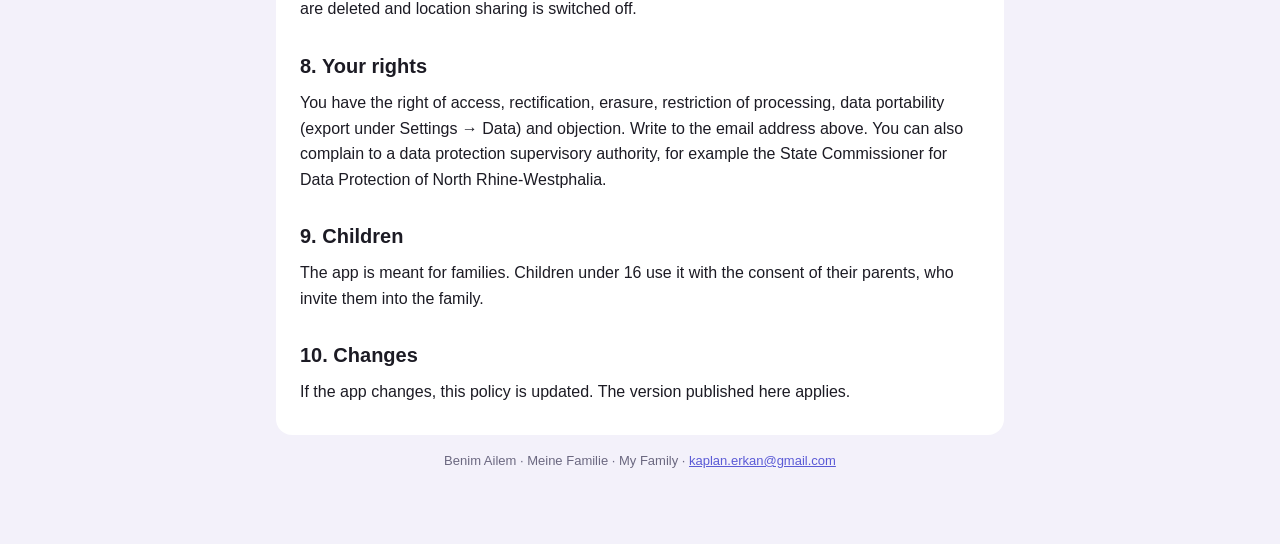
==== commit 1f746d5e: "docs(privacy): add the weather service as a processor The home screen now fetches the weather from M" ====
--- a/datenschutz.html
+++ b/datenschutz.html
@@ -104,6 +104,11 @@
           Kartenausschnitte vom jeweiligen Anbieter; dabei erhält dieser technische Daten wie IP-Adresse und den
           angezeigten Kartenbereich. Den Standort ermittelt das Betriebssystem deines Geräts (unter Android über die
           Google Play-Dienste).</li>
+        <li><b>Wetter:</b> Für die Wetteranzeige auf der Startseite sendet die App die auf etwa 1 km gerundeten
+          Koordinaten deines Standorts (bei ausgeschaltetem Standort den zuletzt bekannten Ort) an MET Norway (Norwegisches
+          Meteorologisches Institut, Norwegen/EWR). Es werden kein Name, keine E-Mail-Adresse und keine Gerätekennung
+          übertragen. Den Ortsnamen (z. B. „Oberhausen“) ermittelt das Betriebssystem deines Geräts (Android-Geocoder bzw.
+          Apple). Rechtsgrundlage: Art. 6 Abs. 1 lit. f DSGVO (berechtigtes Interesse an einer nützlichen Startseite).</li>
       </ul>
       <p>Texterkennung auf Belegen (Google ML Kit bzw. Apple Vision) und das Scannen des Einladungs-QR-Codes
         laufen direkt auf deinem Gerät; Bilder werden dafür nicht an Google oder Apple gesendet. Die Schrittzahl liest
@@ -220,6 +225,11 @@
           Haritalar'ı (Apple Distribution International Ltd.) kullanır. Harita gösterilirken cihazın harita parçalarını
           ilgili sağlayıcıdan indirir; sağlayıcı bu sırada IP adresi ve gösterilen harita bölgesi gibi teknik verileri
           alır. Konumu cihazının işletim sistemi belirler (Android'de Google Play hizmetleri üzerinden).</li>
+        <li><b>Hava durumu:</b> Ana sayfadaki hava durumu için uygulama, konumunun yaklaşık 1 km'ye yuvarlanmış
+          koordinatlarını (konum kapalıysa son bilinen yeri) MET Norway'e (Norveç Meteoroloji Enstitüsü, Norveç/AEA)
+          gönderir. Ad, e-posta adresi ya da cihaz kimliği gönderilmez. Şehir adını ("Oberhausen" gibi) cihazının işletim
+          sistemi bulur (Android Geocoder ya da Apple). Hukuki dayanak: DSGVO md. 6/1-f (kullanışlı bir ana sayfaya meşru
+          menfaat).</li>
       </ul>
       <p>Fişlerdeki metnin okunması (Google ML Kit ya da Apple Vision) ve davet QR kodunun okutulması doğrudan
         cihazında çalışır; bunun için resimler Google'a ya da Apple'a gönderilmez. Adım sayısını uygulama doğrudan
@@ -333,6 +343,11 @@
           Distribution International Ltd.) on the iPhone. When the map is shown, your device loads map tiles from that
           provider, which receives technical data such as your IP address and the map area shown. Your location is
           determined by your device's operating system (on Android via Google Play services).</li>
+        <li><b>Weather:</b> For the weather on the home screen the app sends your location's coordinates, rounded to about
+          1 km (the last known place when location is off), to MET Norway (Norwegian Meteorological Institute, Norway/EEA).
+          No name, email address or device identifier is sent. The town name (e.g. "Oberhausen") is looked up by your
+          device's operating system (Android Geocoder or Apple). Legal basis: Art. 6(1)(f) GDPR (legitimate interest in a
+          useful home screen).</li>
       </ul>
       <p>Reading text on receipts (Google ML Kit or Apple Vision) and scanning the invite QR code run directly on your
         device; images are not sent to Google or Apple for this. The app reads your step count directly from Health
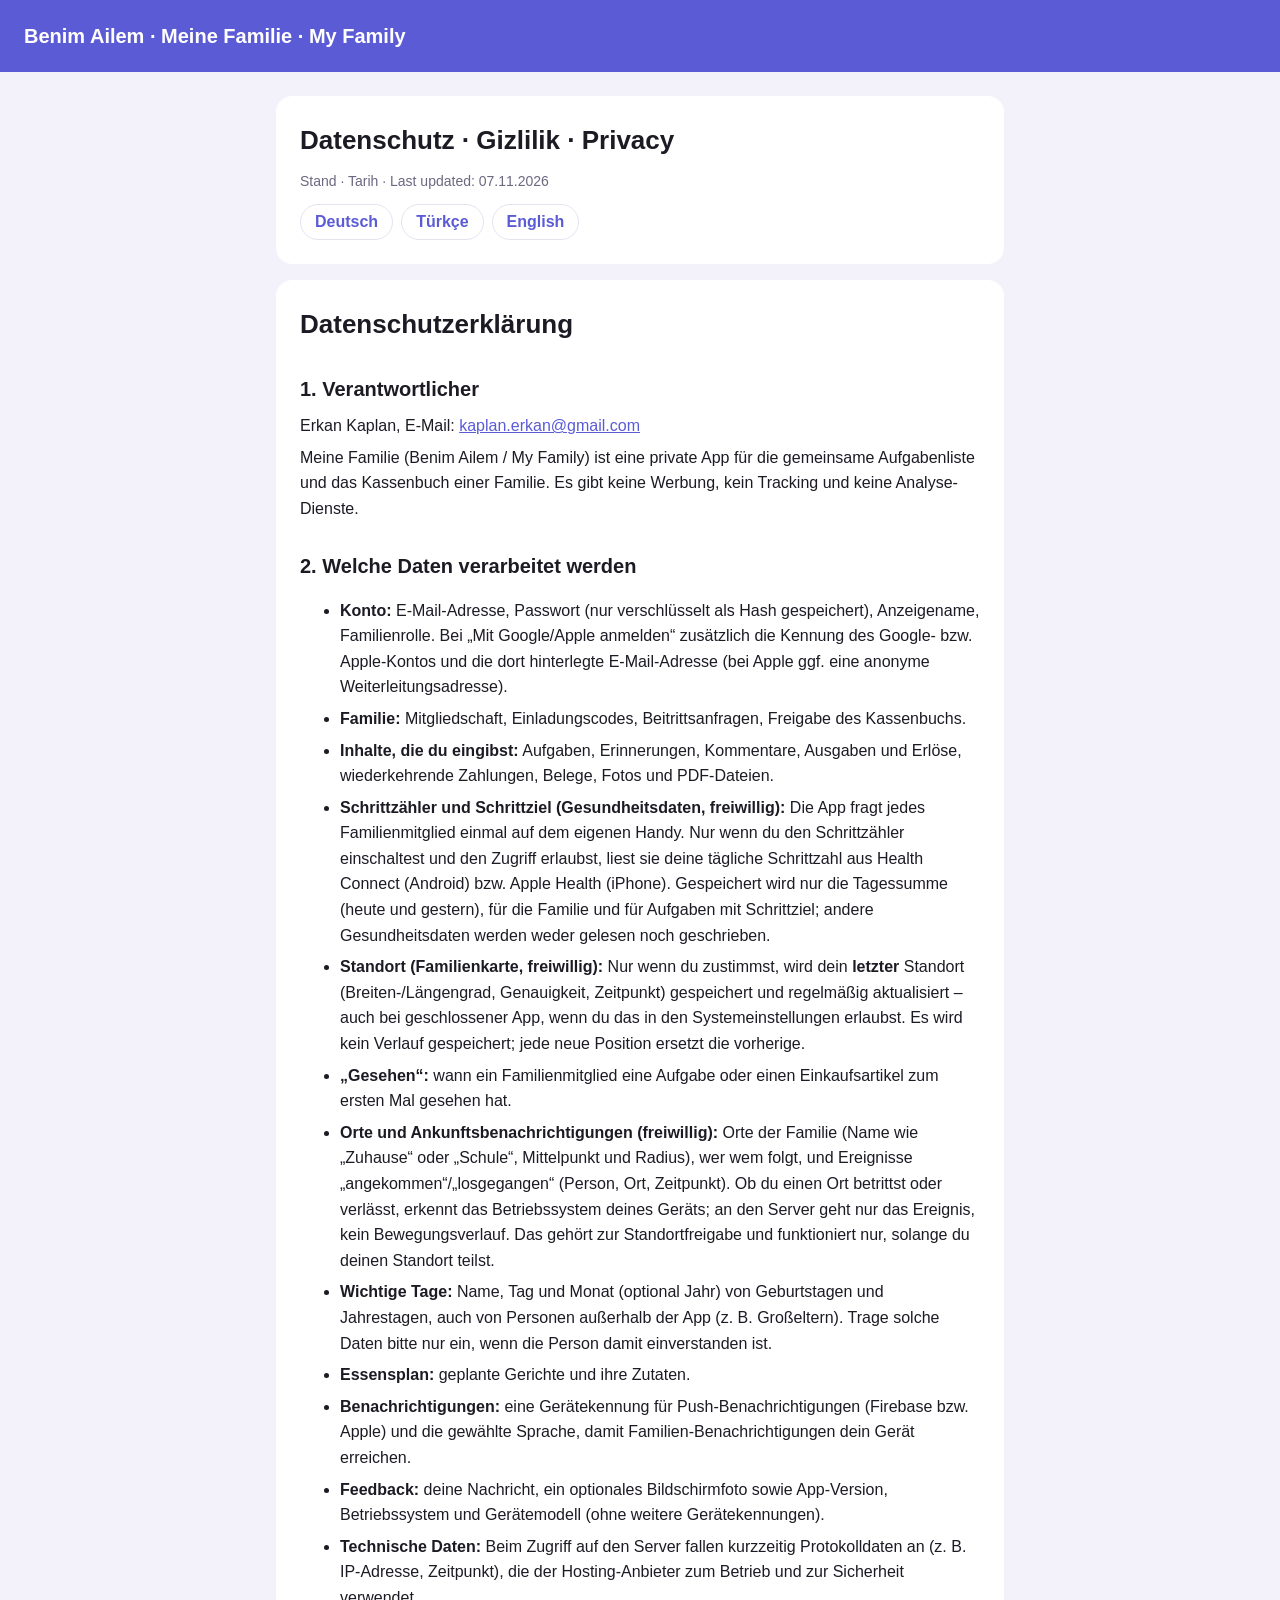
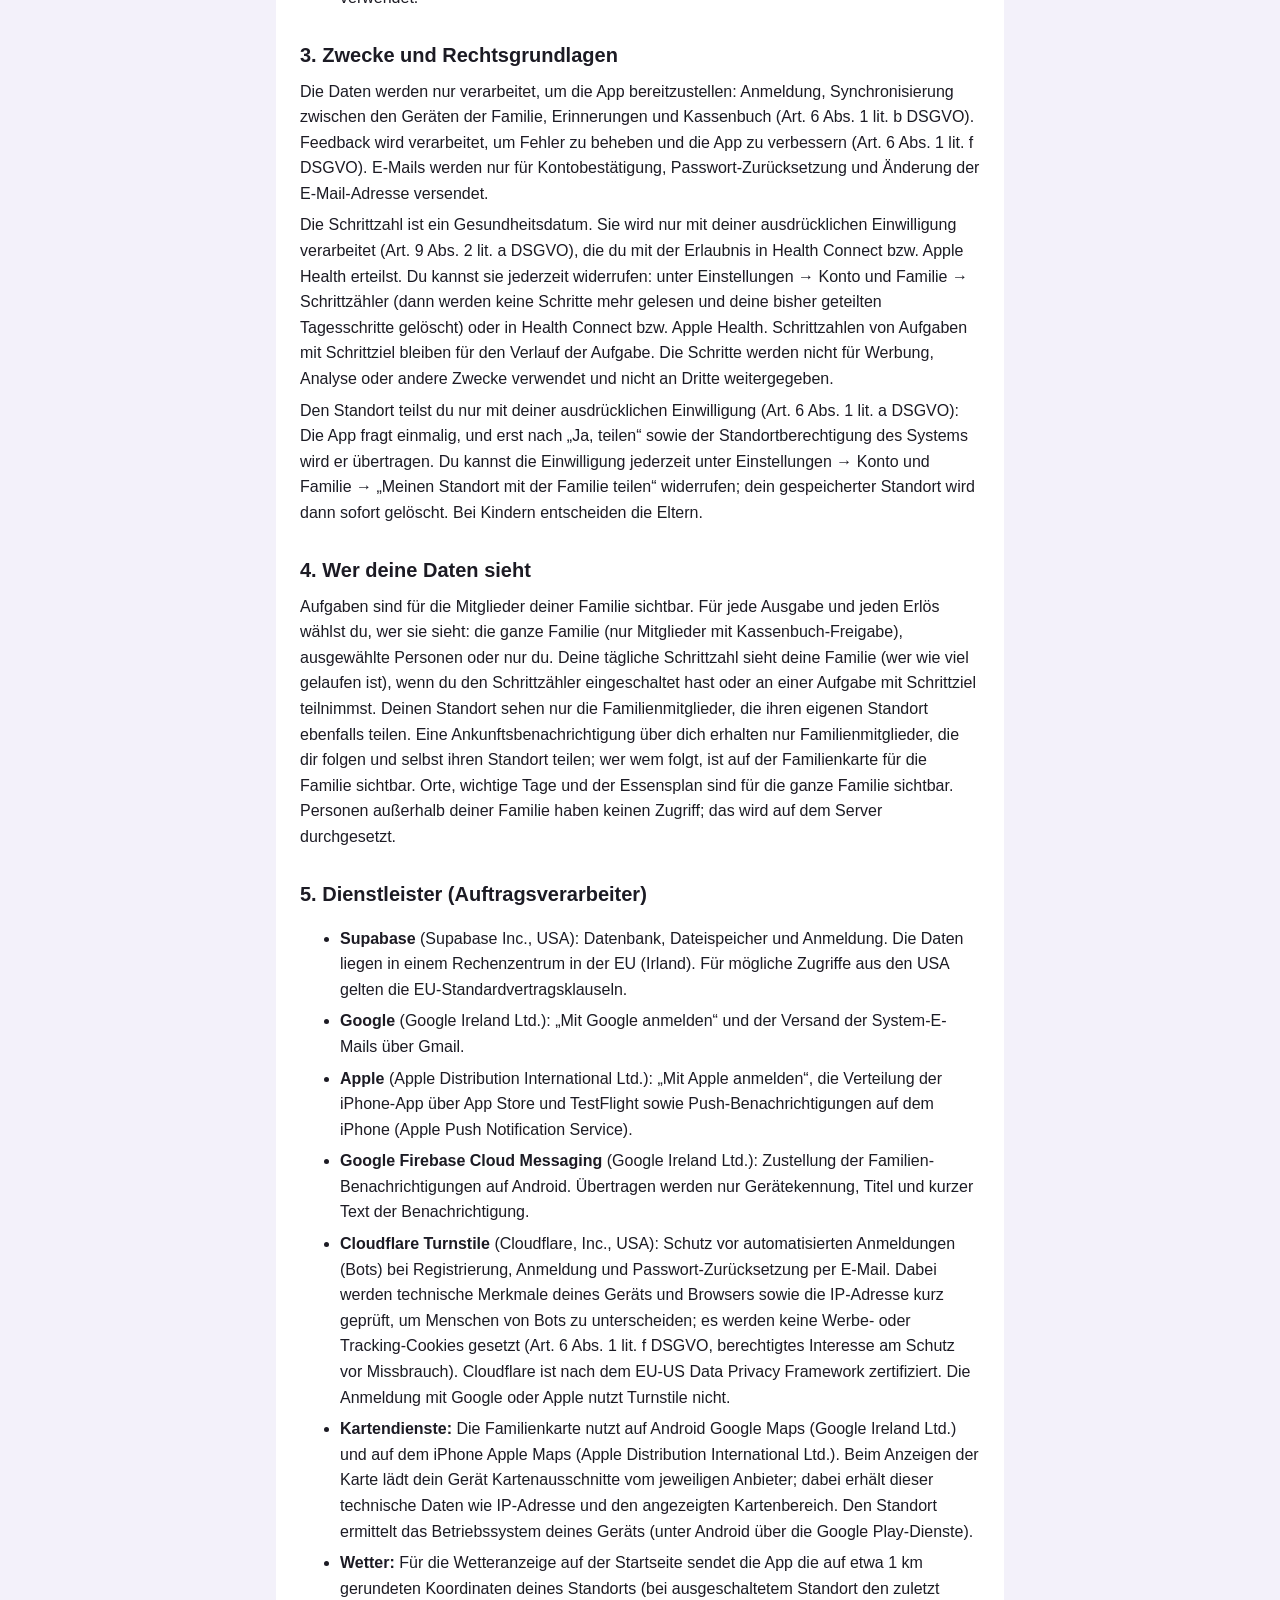
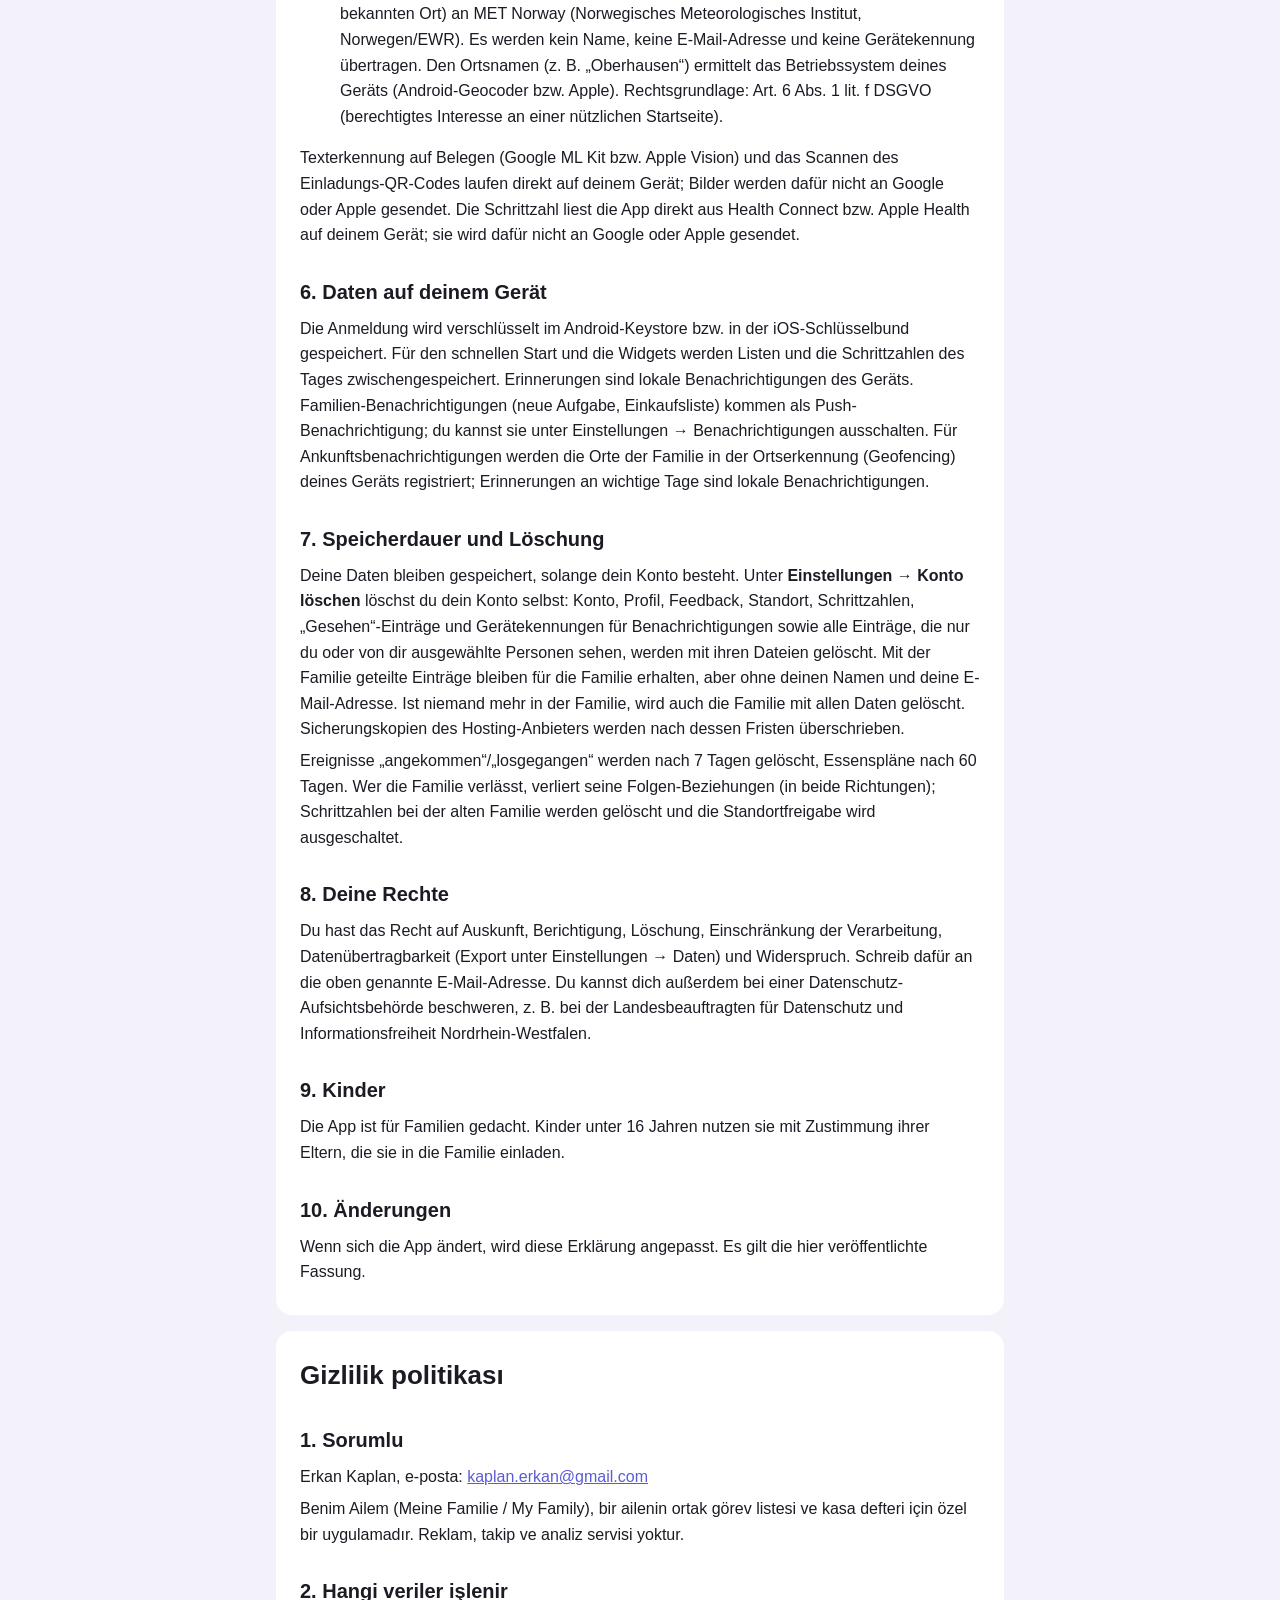
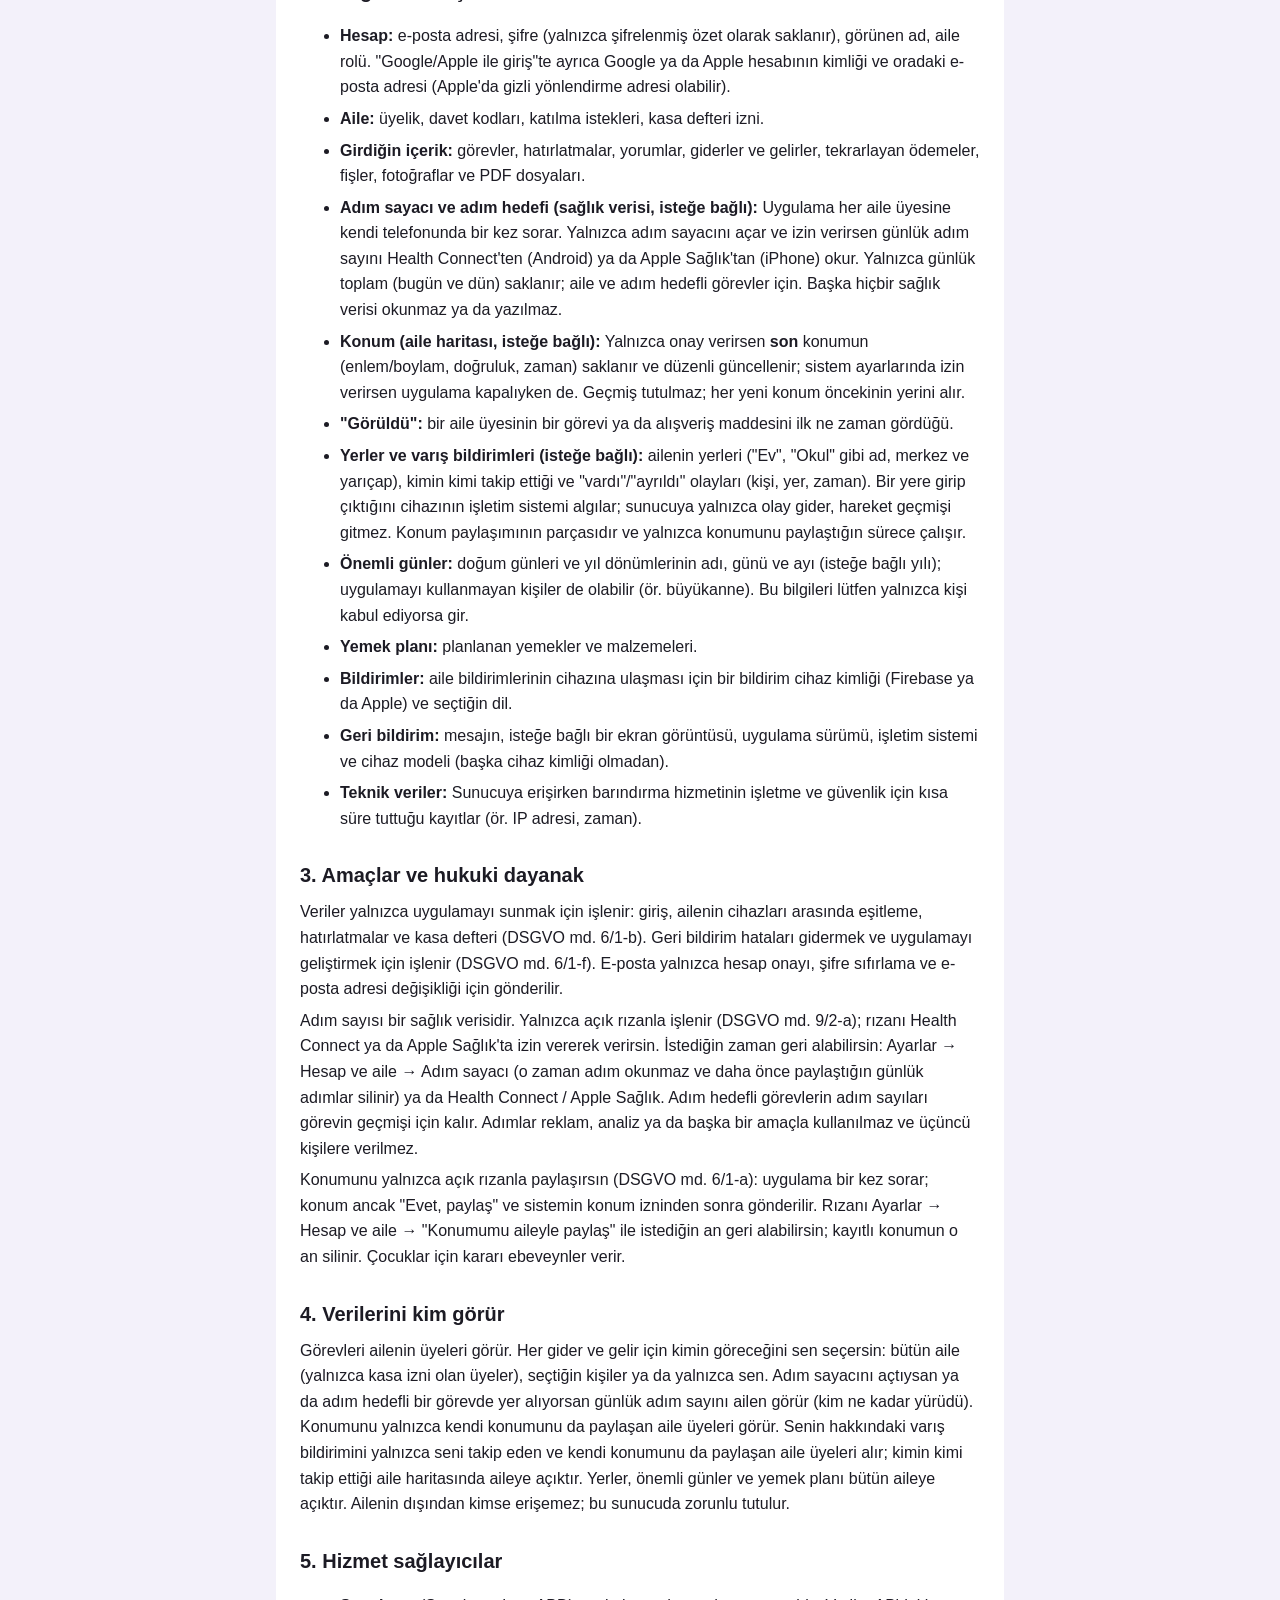
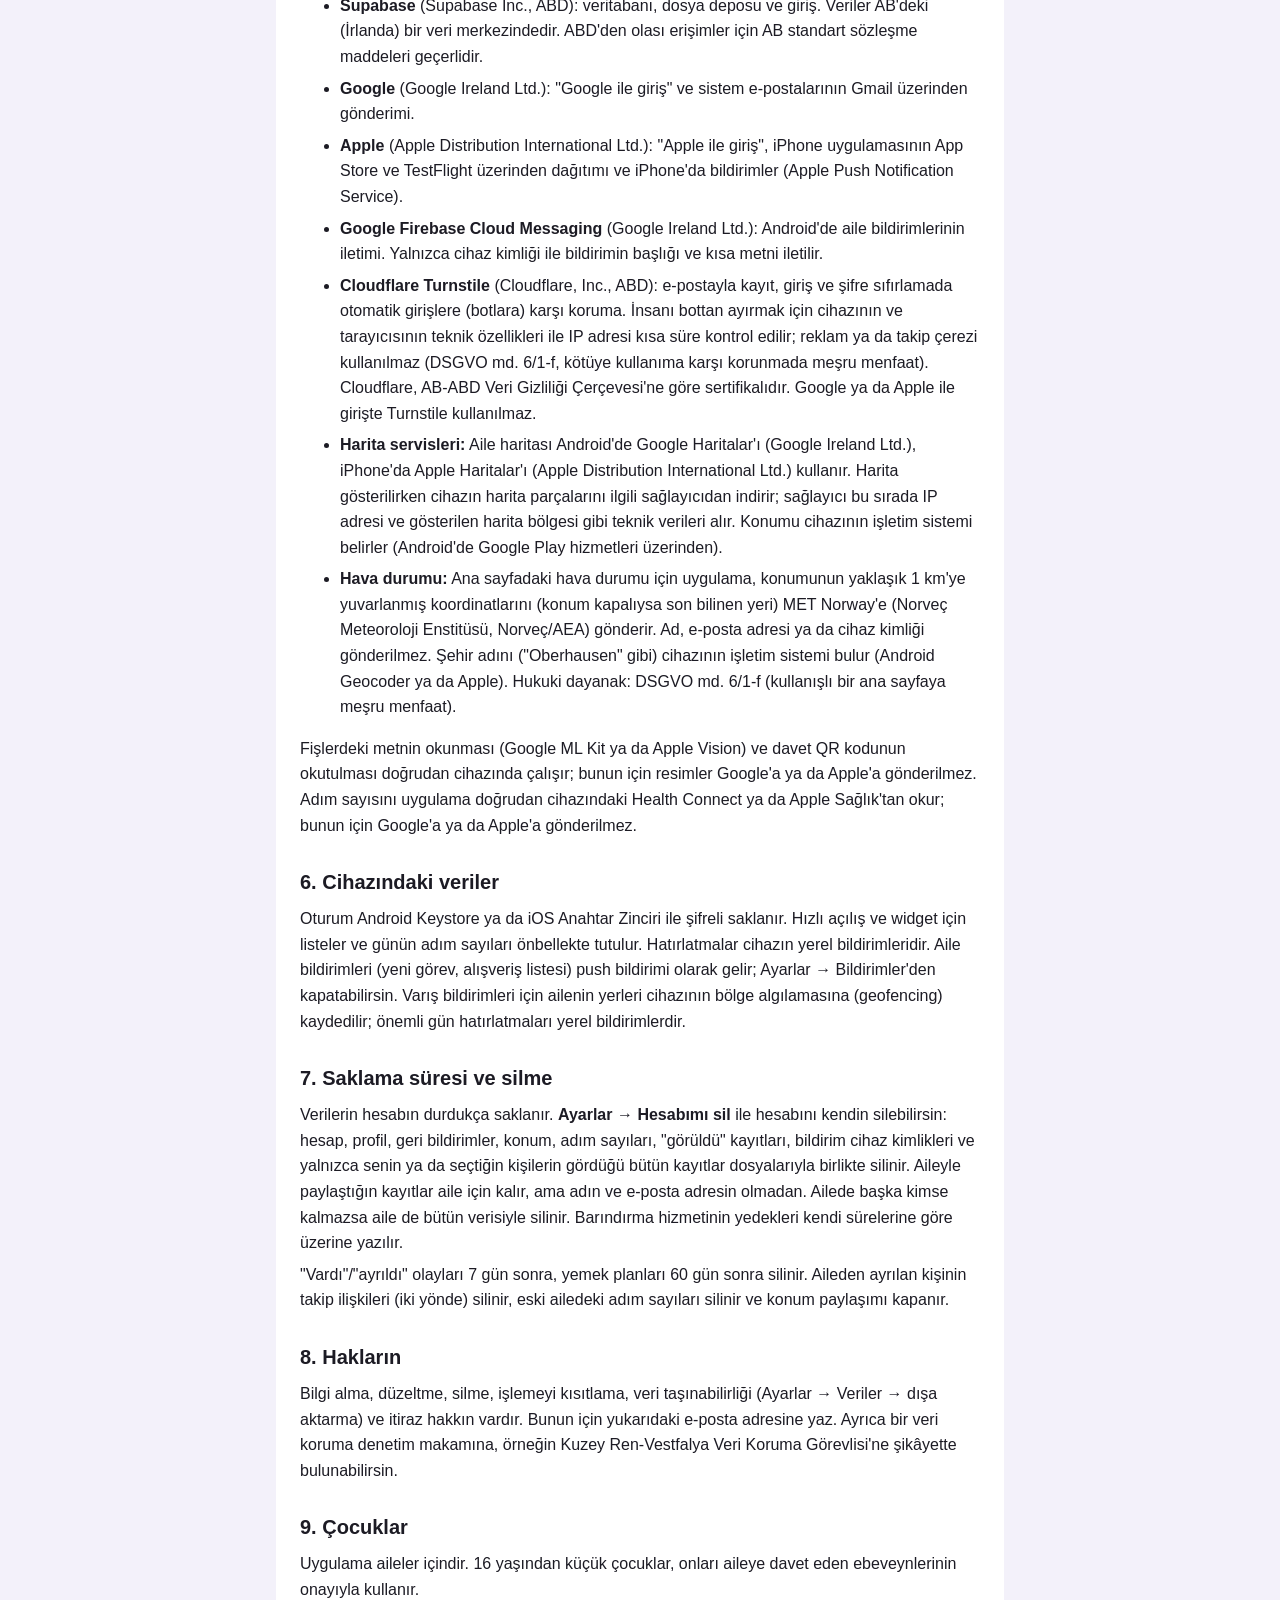
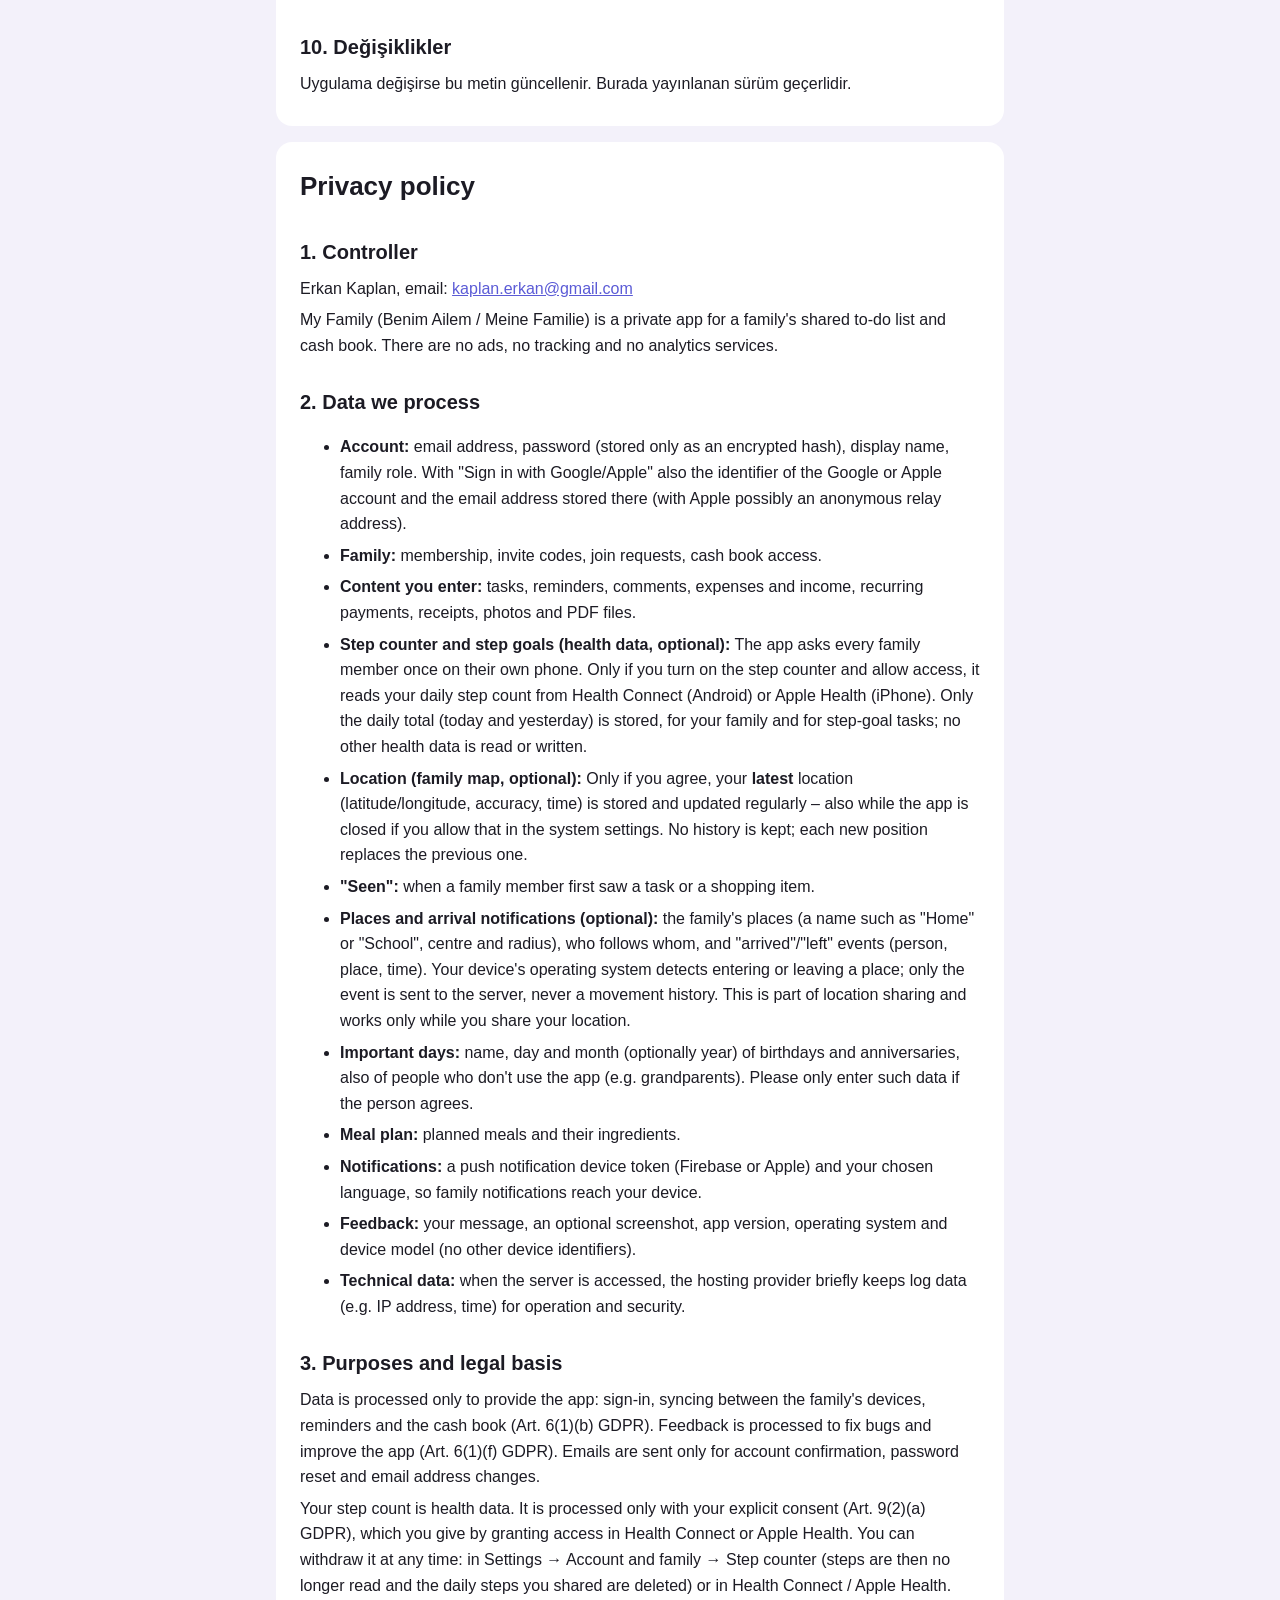
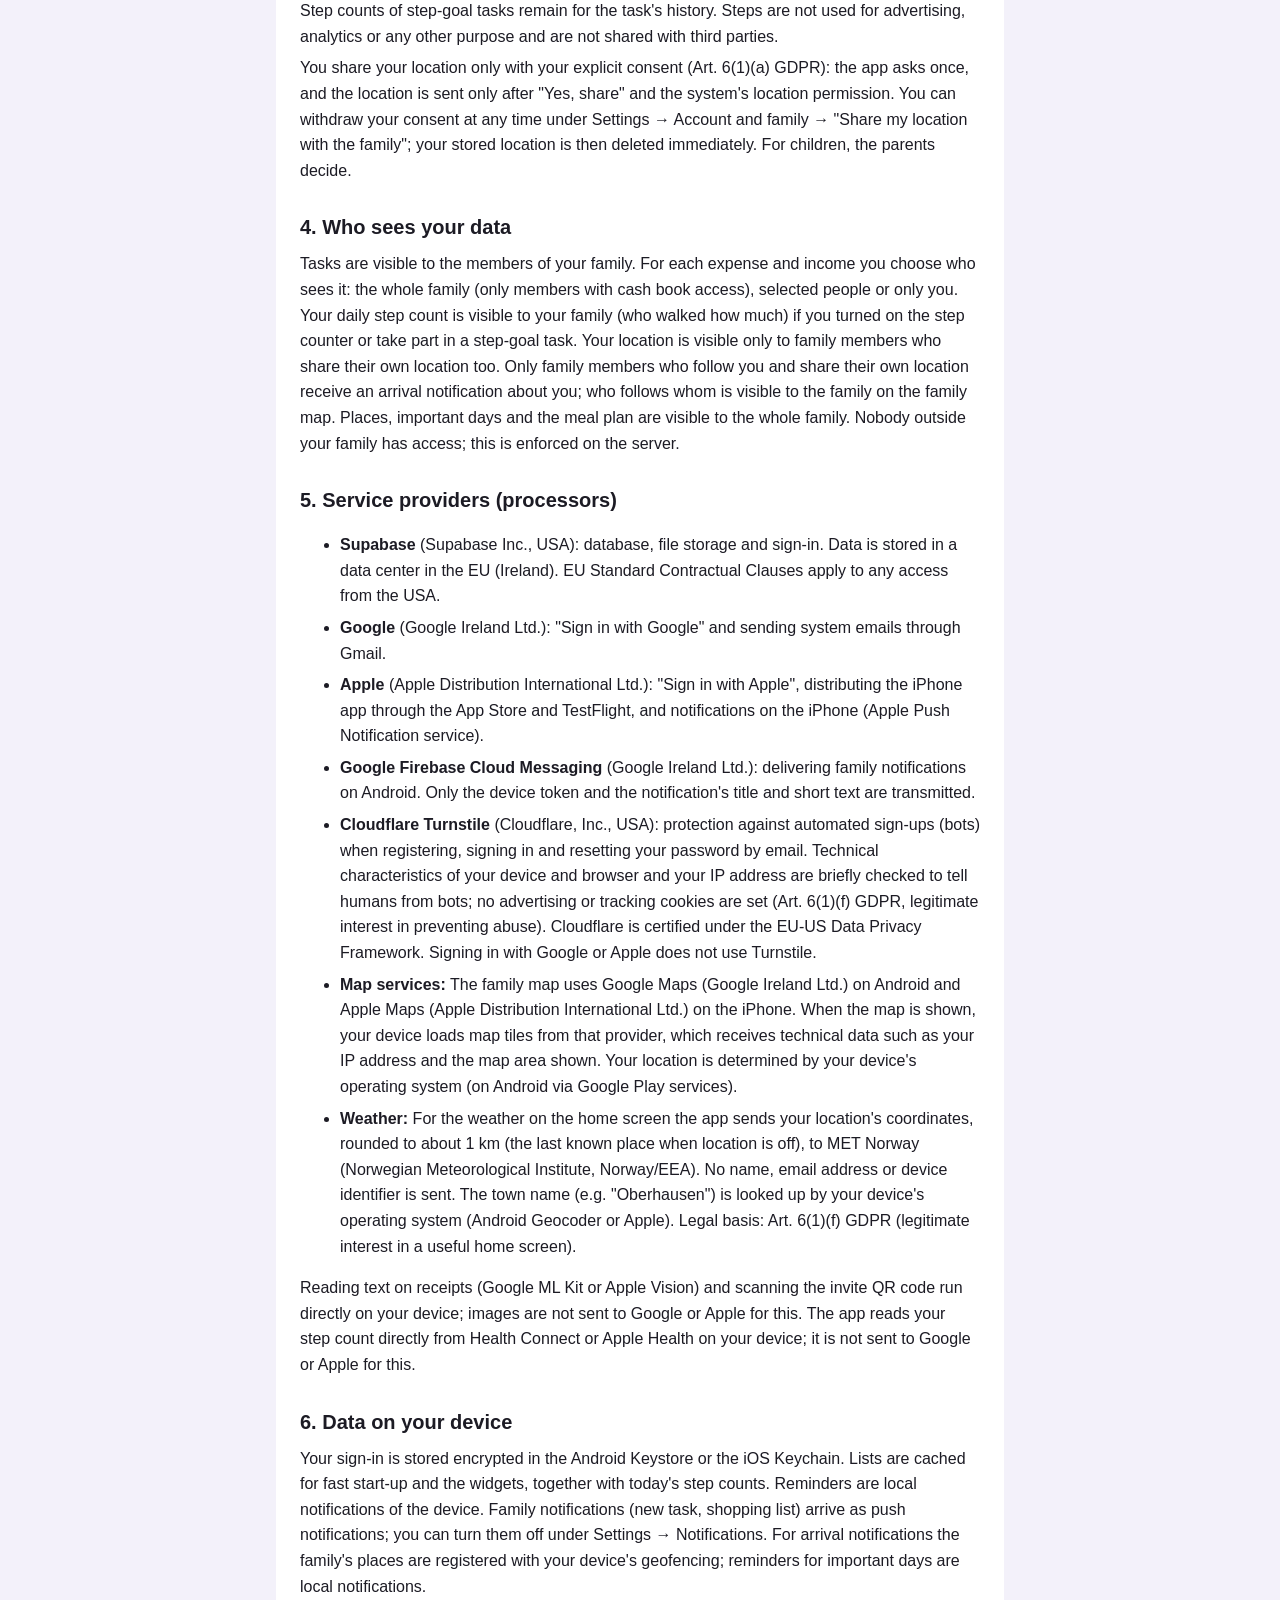
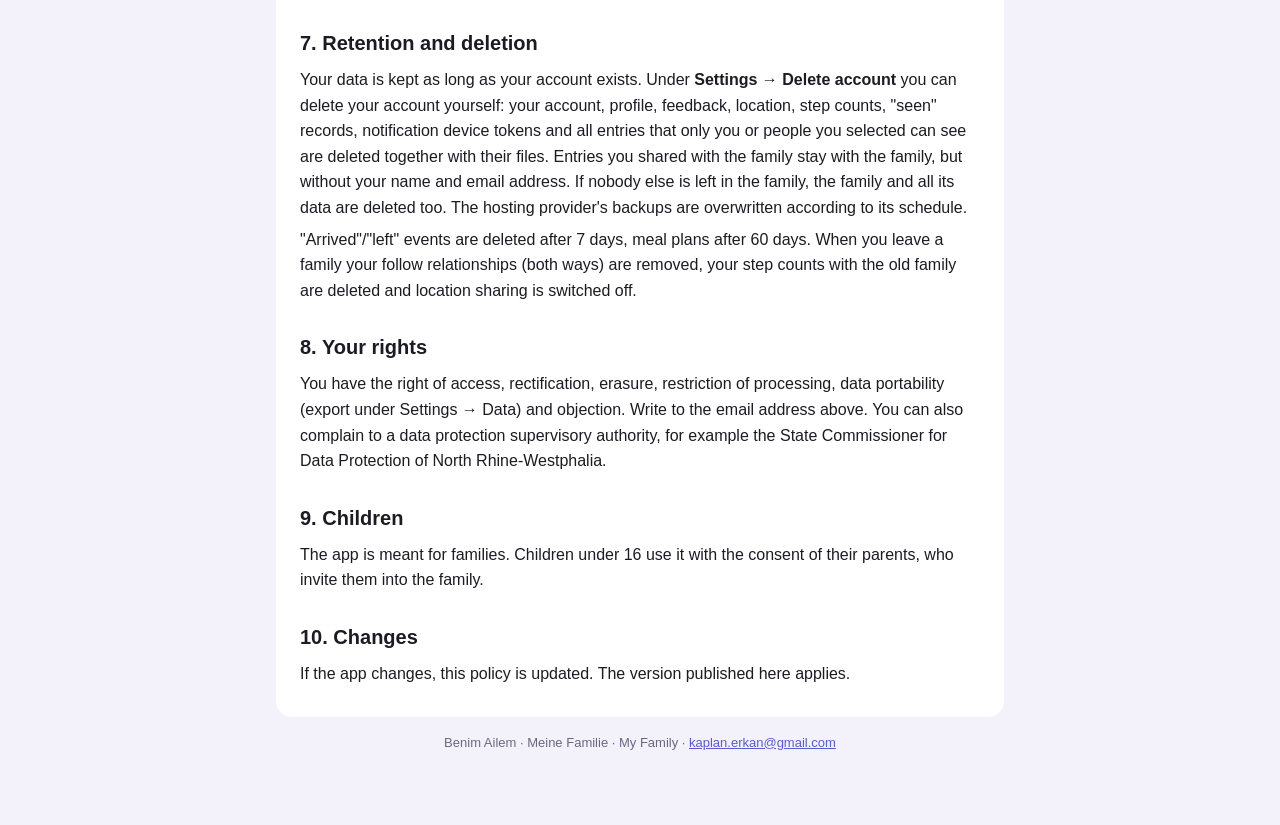
==== commit a757b278: "docs(privacy): describe the opt-in step counter and family step sharing" ====
--- a/datenschutz.html
+++ b/datenschutz.html
@@ -34,10 +34,11 @@
         <li><b>Familie:</b> Mitgliedschaft, Einladungscodes, Beitrittsanfragen, Freigabe des Kassenbuchs.</li>
         <li><b>Inhalte, die du eingibst:</b> Aufgaben, Erinnerungen, Kommentare, Ausgaben und Erlöse,
           wiederkehrende Zahlungen, Belege, Fotos und PDF-Dateien.</li>
-        <li><b>Schrittziel (Gesundheitsdaten, freiwillig):</b> Nur wenn du eine Aufgabe mit Schrittziel hast und den
-          Zugriff erlaubst, liest die App deine tägliche Schrittzahl aus Health Connect (Android) bzw. Apple Health
-          (iPhone). Gespeichert wird nur die Tagessumme für diese Aufgabe; andere Gesundheitsdaten werden weder
-          gelesen noch geschrieben.</li>
+        <li><b>Schrittzähler und Schrittziel (Gesundheitsdaten, freiwillig):</b> Die App fragt jedes Familienmitglied
+          einmal auf dem eigenen Handy. Nur wenn du den Schrittzähler einschaltest und den Zugriff erlaubst, liest sie
+          deine tägliche Schrittzahl aus Health Connect (Android) bzw. Apple Health (iPhone). Gespeichert wird nur die
+          Tagessumme (heute und gestern), für die Familie und für Aufgaben mit Schrittziel; andere Gesundheitsdaten
+          werden weder gelesen noch geschrieben.</li>
         <li><b>Standort (Familienkarte, freiwillig):</b> Nur wenn du zustimmst, wird dein <b>letzter</b> Standort
           (Breiten-/Längengrad, Genauigkeit, Zeitpunkt) gespeichert und regelmäßig aktualisiert – auch bei geschlossener
           App, wenn du das in den Systemeinstellungen erlaubst. Es wird kein Verlauf gespeichert; jede neue Position
@@ -66,7 +67,9 @@
         Kontobestätigung, Passwort-Zurücksetzung und Änderung der E-Mail-Adresse versendet.</p>
       <p>Die Schrittzahl ist ein Gesundheitsdatum. Sie wird nur mit deiner ausdrücklichen Einwilligung verarbeitet
         (Art. 9 Abs. 2 lit. a DSGVO), die du mit der Erlaubnis in Health Connect bzw. Apple Health erteilst. Du kannst
-        sie dort jederzeit widerrufen; dann werden keine Schritte mehr gelesen. Die Schritte werden nicht für Werbung,
+        sie jederzeit widerrufen: unter Einstellungen → Konto und Familie → Schrittzähler (dann werden keine Schritte
+        mehr gelesen und deine bisher geteilten Tagesschritte gelöscht) oder in Health Connect bzw. Apple Health.
+        Schrittzahlen von Aufgaben mit Schrittziel bleiben für den Verlauf der Aufgabe. Die Schritte werden nicht für Werbung,
         Analyse oder andere Zwecke verwendet und nicht an Dritte weitergegeben.</p>
       <p>Den Standort teilst du nur mit deiner ausdrücklichen Einwilligung (Art. 6 Abs. 1 lit. a DSGVO): Die App fragt
         einmalig, und erst nach „Ja, teilen“ sowie der Standortberechtigung des Systems wird er übertragen. Du kannst
@@ -76,7 +79,8 @@
       <h2>4. Wer deine Daten sieht</h2>
       <p>Aufgaben sind für die Mitglieder deiner Familie sichtbar. Für jede Ausgabe und jeden Erlös wählst du,
         wer sie sieht: die ganze Familie (nur Mitglieder mit Kassenbuch-Freigabe), ausgewählte Personen oder nur du.
-        Deine tägliche Schrittzahl für eine Schrittziel-Aufgabe sieht deine Familie (wer wie viel gelaufen ist).
+        Deine tägliche Schrittzahl sieht deine Familie (wer wie viel gelaufen ist), wenn du den Schrittzähler
+        eingeschaltet hast oder an einer Aufgabe mit Schrittziel teilnimmst.
         Deinen Standort sehen nur die Familienmitglieder, die ihren eigenen Standort ebenfalls teilen. Eine
         Ankunftsbenachrichtigung über dich erhalten nur Familienmitglieder, die dir folgen und selbst ihren Standort teilen;
         wer wem folgt, ist auf der Familienkarte für die Familie sichtbar. Orte, wichtige Tage und der Essensplan sind für
@@ -167,9 +171,10 @@
         <li><b>Aile:</b> üyelik, davet kodları, katılma istekleri, kasa defteri izni.</li>
         <li><b>Girdiğin içerik:</b> görevler, hatırlatmalar, yorumlar, giderler ve gelirler, tekrarlayan ödemeler,
           fişler, fotoğraflar ve PDF dosyaları.</li>
-        <li><b>Adım hedefi (sağlık verisi, isteğe bağlı):</b> Yalnızca adım hedefli bir görevin varsa ve izin verirsen
-          uygulama günlük adım sayını Health Connect'ten (Android) ya da Apple Sağlık'tan (iPhone) okur. Yalnızca o
-          görevin günlük toplamı saklanır; başka hiçbir sağlık verisi okunmaz ya da yazılmaz.</li>
+        <li><b>Adım sayacı ve adım hedefi (sağlık verisi, isteğe bağlı):</b> Uygulama her aile üyesine kendi telefonunda
+          bir kez sorar. Yalnızca adım sayacını açar ve izin verirsen günlük adım sayını Health Connect'ten (Android) ya
+          da Apple Sağlık'tan (iPhone) okur. Yalnızca günlük toplam (bugün ve dün) saklanır; aile ve adım hedefli
+          görevler için. Başka hiçbir sağlık verisi okunmaz ya da yazılmaz.</li>
         <li><b>Konum (aile haritası, isteğe bağlı):</b> Yalnızca onay verirsen <b>son</b> konumun (enlem/boylam,
           doğruluk, zaman) saklanır ve düzenli güncellenir; sistem ayarlarında izin verirsen uygulama kapalıyken de.
           Geçmiş tutulmaz; her yeni konum öncekinin yerini alır.</li>
@@ -194,7 +199,9 @@
         ve kasa defteri (DSGVO md. 6/1-b). Geri bildirim hataları gidermek ve uygulamayı geliştirmek için işlenir
         (DSGVO md. 6/1-f). E-posta yalnızca hesap onayı, şifre sıfırlama ve e-posta adresi değişikliği için gönderilir.</p>
       <p>Adım sayısı bir sağlık verisidir. Yalnızca açık rızanla işlenir (DSGVO md. 9/2-a); rızanı Health Connect ya da
-        Apple Sağlık'ta izin vererek verirsin ve oradan istediğin zaman geri alabilirsin, o zaman adım okunmaz. Adımlar
+        Apple Sağlık'ta izin vererek verirsin. İstediğin zaman geri alabilirsin: Ayarlar → Hesap ve aile → Adım sayacı
+        (o zaman adım okunmaz ve daha önce paylaştığın günlük adımlar silinir) ya da Health Connect / Apple Sağlık.
+        Adım hedefli görevlerin adım sayıları görevin geçmişi için kalır. Adımlar
         reklam, analiz ya da başka bir amaçla kullanılmaz ve üçüncü kişilere verilmez.</p>
       <p>Konumunu yalnızca açık rızanla paylaşırsın (DSGVO md. 6/1-a): uygulama bir kez sorar; konum ancak "Evet,
         paylaş" ve sistemin konum izninden sonra gönderilir. Rızanı Ayarlar → Hesap ve aile → "Konumumu aileyle paylaş"
@@ -202,8 +209,8 @@
 
       <h2>4. Verilerini kim görür</h2>
       <p>Görevleri ailenin üyeleri görür. Her gider ve gelir için kimin göreceğini sen seçersin: bütün aile (yalnızca
-        kasa izni olan üyeler), seçtiğin kişiler ya da yalnızca sen. Adım hedefli bir görevdeki günlük adım sayını
-        ailen görür (kim ne kadar yürüdü). Konumunu yalnızca kendi konumunu da paylaşan aile üyeleri görür. Senin hakkındaki varış bildirimini yalnızca seni
+        kasa izni olan üyeler), seçtiğin kişiler ya da yalnızca sen. Adım sayacını açtıysan ya da adım hedefli bir
+        görevde yer alıyorsan günlük adım sayını ailen görür (kim ne kadar yürüdü). Konumunu yalnızca kendi konumunu da paylaşan aile üyeleri görür. Senin hakkındaki varış bildirimini yalnızca seni
         takip eden ve kendi konumunu da paylaşan aile üyeleri alır; kimin kimi takip ettiği aile haritasında aileye açıktır.
         Yerler, önemli günler ve yemek planı bütün aileye açıktır. Ailenin dışından kimse erişemez; bu sunucuda zorunlu tutulur.</p>
 
@@ -281,9 +288,10 @@
         <li><b>Family:</b> membership, invite codes, join requests, cash book access.</li>
         <li><b>Content you enter:</b> tasks, reminders, comments, expenses and income, recurring payments, receipts,
           photos and PDF files.</li>
-        <li><b>Step goal (health data, optional):</b> Only if you have a task with a step goal and allow access, the
-          app reads your daily step count from Health Connect (Android) or Apple Health (iPhone). Only the daily total
-          for that task is stored; no other health data is read or written.</li>
+        <li><b>Step counter and step goals (health data, optional):</b> The app asks every family member once on their
+          own phone. Only if you turn on the step counter and allow access, it reads your daily step count from Health
+          Connect (Android) or Apple Health (iPhone). Only the daily total (today and yesterday) is stored, for your
+          family and for step-goal tasks; no other health data is read or written.</li>
         <li><b>Location (family map, optional):</b> Only if you agree, your <b>latest</b> location (latitude/longitude,
           accuracy, time) is stored and updated regularly – also while the app is closed if you allow that in the system
           settings. No history is kept; each new position replaces the previous one.</li>
@@ -308,8 +316,9 @@
         cash book (Art. 6(1)(b) GDPR). Feedback is processed to fix bugs and improve the app (Art. 6(1)(f) GDPR).
         Emails are sent only for account confirmation, password reset and email address changes.</p>
       <p>Your step count is health data. It is processed only with your explicit consent (Art. 9(2)(a) GDPR), which you
-        give by granting access in Health Connect or Apple Health. You can withdraw it there at any time; steps are then
-        no longer read. Steps are not used for advertising, analytics or any other purpose and are not shared with
+        give by granting access in Health Connect or Apple Health. You can withdraw it at any time: in Settings → Account
+        and family → Step counter (steps are then no longer read and the daily steps you shared are deleted) or in Health
+        Connect / Apple Health. Step counts of step-goal tasks remain for the task's history. Steps are not used for advertising, analytics or any other purpose and are not shared with
         third parties.</p>
       <p>You share your location only with your explicit consent (Art. 6(1)(a) GDPR): the app asks once, and the location
         is sent only after "Yes, share" and the system's location permission. You can withdraw your consent at any time
@@ -318,8 +327,8 @@
 
       <h2>4. Who sees your data</h2>
       <p>Tasks are visible to the members of your family. For each expense and income you choose who sees it: the
-        whole family (only members with cash book access), selected people or only you. Your daily step count for a
-        step goal task is visible to your family (who walked how much). Your location is visible only to family members
+        whole family (only members with cash book access), selected people or only you. Your daily step count is visible to
+        your family (who walked how much) if you turned on the step counter or take part in a step-goal task. Your location is visible only to family members
         who share their own location too. Only family members who follow you and share their own location receive an
         arrival notification about you; who follows whom is visible to the family on the family map. Places, important
         days and the meal plan are visible to the whole family. Nobody outside your family has access; this is
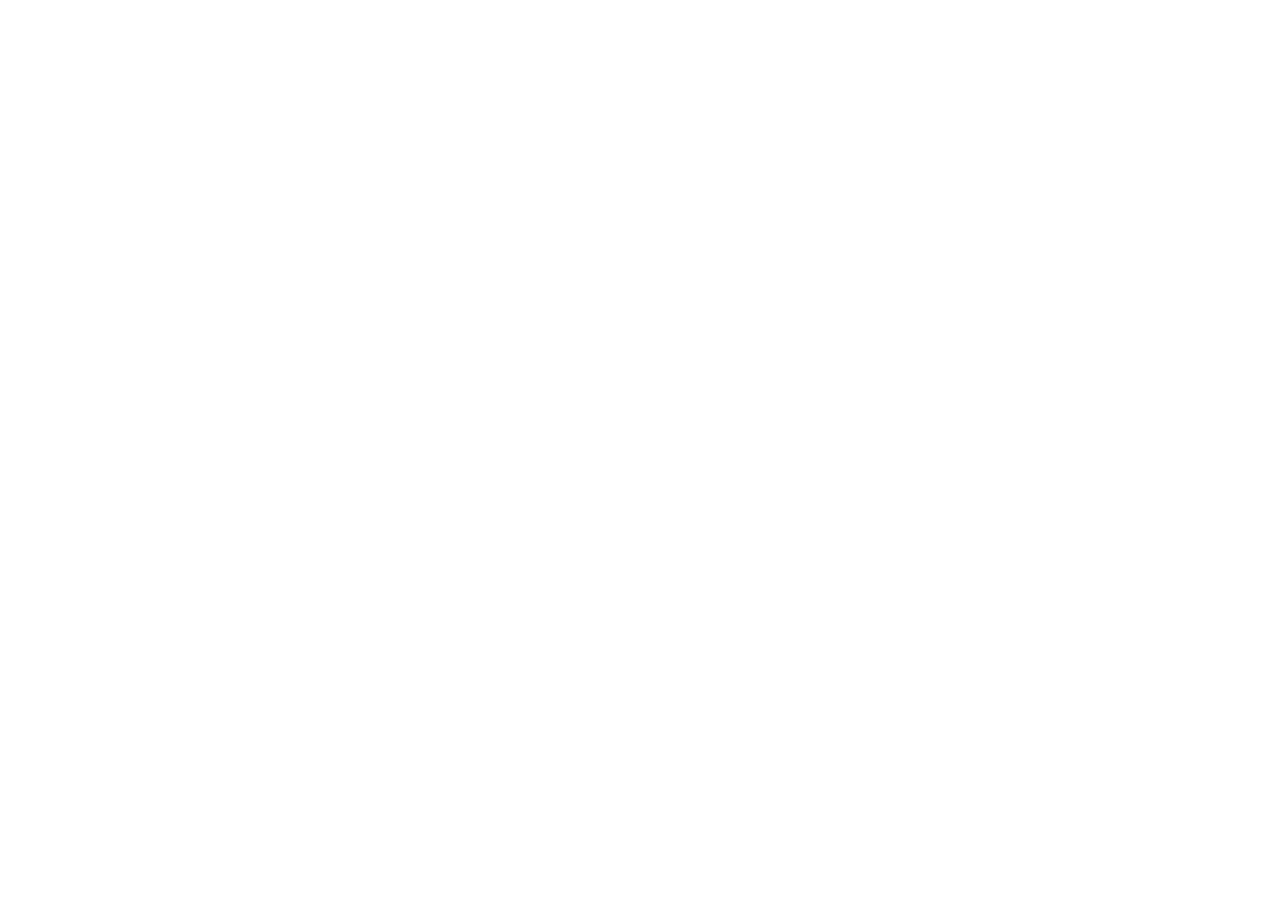
==== commit c21e4188: "docs(privacy): redirect to the privacy policy on my-family-app.eu The policy now lives on the app's " ====
--- a/datenschutz.html
+++ b/datenschutz.html
@@ -3,398 +3,23 @@
 <head>
   <meta charset="utf-8">
   <meta name="viewport" content="width=device-width, initial-scale=1">
-  <title>Benim Ailem · Meine Familie · My Family – Datenschutzerklärung · Gizlilik politikası · Privacy policy</title>
+  <title>Benim Ailem · Meine Familie · My Family – Datenschutz · Gizlilik · Privacy</title>
+  <meta name="robots" content="noindex">
+  <link rel="canonical" href="https://my-family-app.eu/privacy">
+  <meta http-equiv="refresh" content="0; url=https://my-family-app.eu/privacy">
+  <script>
+    // Alte Sprunganker (#de, #tr, #en) auf die passende Sprachseite führen
+    var lang = { '#de': 'de', '#tr': 'tr', '#en': 'en' }[location.hash];
+    location.replace('https://my-family-app.eu/' + (lang ? lang + '/privacy' : 'privacy'));
+  </script>
   <link rel="stylesheet" href="style.css">
 </head>
 <body>
-  <header><a href="./">Benim Ailem · Meine Familie · My Family</a></header>
   <main>
     <div class="card">
       <h1>Datenschutz · Gizlilik · Privacy</h1>
-      <p class="muted">Stand · Tarih · Last updated: 07.11.2026</p>
-      <div class="lang">
-        <a href="#de">Deutsch</a><a href="#tr">Türkçe</a><a href="#en">English</a>
-      </div>
+      <p><a href="https://my-family-app.eu/privacy">my-family-app.eu/privacy</a></p>
     </div>
-
-    <!-- ============================== DEUTSCH ============================== -->
-    <div class="card" id="de" lang="de">
-      <h1>Datenschutzerklärung</h1>
-
-      <h2>1. Verantwortlicher</h2>
-      <p>Erkan Kaplan, E-Mail: <a href="mailto:kaplan.erkan@gmail.com">kaplan.erkan@gmail.com</a></p>
-      <p>Meine Familie (Benim Ailem / My Family) ist eine private App für die gemeinsame Aufgabenliste und das Kassenbuch einer Familie.
-        Es gibt keine Werbung, kein Tracking und keine Analyse-Dienste.</p>
-
-      <h2>2. Welche Daten verarbeitet werden</h2>
-      <ul>
-        <li><b>Konto:</b> E-Mail-Adresse, Passwort (nur verschlüsselt als Hash gespeichert), Anzeigename,
-          Familienrolle. Bei „Mit Google/Apple anmelden“ zusätzlich die Kennung des Google- bzw. Apple-Kontos
-          und die dort hinterlegte E-Mail-Adresse (bei Apple ggf. eine anonyme Weiterleitungsadresse).</li>
-        <li><b>Familie:</b> Mitgliedschaft, Einladungscodes, Beitrittsanfragen, Freigabe des Kassenbuchs.</li>
-        <li><b>Inhalte, die du eingibst:</b> Aufgaben, Erinnerungen, Kommentare, Ausgaben und Erlöse,
-          wiederkehrende Zahlungen, Belege, Fotos und PDF-Dateien.</li>
-        <li><b>Schrittzähler und Schrittziel (Gesundheitsdaten, freiwillig):</b> Die App fragt jedes Familienmitglied
-          einmal auf dem eigenen Handy. Nur wenn du den Schrittzähler einschaltest und den Zugriff erlaubst, liest sie
-          deine tägliche Schrittzahl aus Health Connect (Android) bzw. Apple Health (iPhone). Gespeichert wird nur die
-          Tagessumme (heute und gestern), für die Familie und für Aufgaben mit Schrittziel; andere Gesundheitsdaten
-          werden weder gelesen noch geschrieben.</li>
-        <li><b>Standort (Familienkarte, freiwillig):</b> Nur wenn du zustimmst, wird dein <b>letzter</b> Standort
-          (Breiten-/Längengrad, Genauigkeit, Zeitpunkt) gespeichert und regelmäßig aktualisiert – auch bei geschlossener
-          App, wenn du das in den Systemeinstellungen erlaubst. Es wird kein Verlauf gespeichert; jede neue Position
-          ersetzt die vorherige.</li>
-        <li><b>„Gesehen“:</b> wann ein Familienmitglied eine Aufgabe oder einen Einkaufsartikel zum ersten Mal gesehen hat.</li>
-        <li><b>Orte und Ankunftsbenachrichtigungen (freiwillig):</b> Orte der Familie (Name wie „Zuhause“ oder „Schule“,
-          Mittelpunkt und Radius), wer wem folgt, und Ereignisse „angekommen“/„losgegangen“ (Person, Ort, Zeitpunkt). Ob du
-          einen Ort betrittst oder verlässt, erkennt das Betriebssystem deines Geräts; an den Server geht nur das Ereignis,
-          kein Bewegungsverlauf. Das gehört zur Standortfreigabe und funktioniert nur, solange du deinen Standort teilst.</li>
-        <li><b>Wichtige Tage:</b> Name, Tag und Monat (optional Jahr) von Geburtstagen und Jahrestagen, auch von
-          Personen außerhalb der App (z. B. Großeltern). Trage solche Daten bitte nur ein, wenn die Person damit
-          einverstanden ist.</li>
-        <li><b>Essensplan:</b> geplante Gerichte und ihre Zutaten.</li>
-        <li><b>Benachrichtigungen:</b> eine Gerätekennung für Push-Benachrichtigungen (Firebase bzw. Apple) und die
-          gewählte Sprache, damit Familien-Benachrichtigungen dein Gerät erreichen.</li>
-        <li><b>Feedback:</b> deine Nachricht, ein optionales Bildschirmfoto sowie App-Version, Betriebssystem
-          und Gerätemodell (ohne weitere Gerätekennungen).</li>
-        <li><b>Technische Daten:</b> Beim Zugriff auf den Server fallen kurzzeitig Protokolldaten an
-          (z. B. IP-Adresse, Zeitpunkt), die der Hosting-Anbieter zum Betrieb und zur Sicherheit verwendet.</li>
-      </ul>
-
-      <h2>3. Zwecke und Rechtsgrundlagen</h2>
-      <p>Die Daten werden nur verarbeitet, um die App bereitzustellen: Anmeldung, Synchronisierung zwischen den
-        Geräten der Familie, Erinnerungen und Kassenbuch (Art. 6 Abs. 1 lit. b DSGVO). Feedback wird verarbeitet,
-        um Fehler zu beheben und die App zu verbessern (Art. 6 Abs. 1 lit. f DSGVO). E-Mails werden nur für
-        Kontobestätigung, Passwort-Zurücksetzung und Änderung der E-Mail-Adresse versendet.</p>
-      <p>Die Schrittzahl ist ein Gesundheitsdatum. Sie wird nur mit deiner ausdrücklichen Einwilligung verarbeitet
-        (Art. 9 Abs. 2 lit. a DSGVO), die du mit der Erlaubnis in Health Connect bzw. Apple Health erteilst. Du kannst
-        sie jederzeit widerrufen: unter Einstellungen → Konto und Familie → Schrittzähler (dann werden keine Schritte
-        mehr gelesen und deine bisher geteilten Tagesschritte gelöscht) oder in Health Connect bzw. Apple Health.
-        Schrittzahlen von Aufgaben mit Schrittziel bleiben für den Verlauf der Aufgabe. Die Schritte werden nicht für Werbung,
-        Analyse oder andere Zwecke verwendet und nicht an Dritte weitergegeben.</p>
-      <p>Den Standort teilst du nur mit deiner ausdrücklichen Einwilligung (Art. 6 Abs. 1 lit. a DSGVO): Die App fragt
-        einmalig, und erst nach „Ja, teilen“ sowie der Standortberechtigung des Systems wird er übertragen. Du kannst
-        die Einwilligung jederzeit unter Einstellungen → Konto und Familie → „Meinen Standort mit der Familie teilen“
-        widerrufen; dein gespeicherter Standort wird dann sofort gelöscht. Bei Kindern entscheiden die Eltern.</p>
-
-      <h2>4. Wer deine Daten sieht</h2>
-      <p>Aufgaben sind für die Mitglieder deiner Familie sichtbar. Für jede Ausgabe und jeden Erlös wählst du,
-        wer sie sieht: die ganze Familie (nur Mitglieder mit Kassenbuch-Freigabe), ausgewählte Personen oder nur du.
-        Deine tägliche Schrittzahl sieht deine Familie (wer wie viel gelaufen ist), wenn du den Schrittzähler
-        eingeschaltet hast oder an einer Aufgabe mit Schrittziel teilnimmst.
-        Deinen Standort sehen nur die Familienmitglieder, die ihren eigenen Standort ebenfalls teilen. Eine
-        Ankunftsbenachrichtigung über dich erhalten nur Familienmitglieder, die dir folgen und selbst ihren Standort teilen;
-        wer wem folgt, ist auf der Familienkarte für die Familie sichtbar. Orte, wichtige Tage und der Essensplan sind für
-        die ganze Familie sichtbar.
-        Personen außerhalb deiner Familie haben keinen Zugriff; das wird auf dem Server durchgesetzt.</p>
-
-      <h2>5. Dienstleister (Auftragsverarbeiter)</h2>
-      <ul>
-        <li><b>Supabase</b> (Supabase Inc., USA): Datenbank, Dateispeicher und Anmeldung. Die Daten liegen in einem
-          Rechenzentrum in der EU (Irland). Für mögliche Zugriffe aus den USA gelten die EU-Standardvertragsklauseln.</li>
-        <li><b>Google</b> (Google Ireland Ltd.): „Mit Google anmelden“ und der Versand der System-E-Mails über Gmail.</li>
-        <li><b>Apple</b> (Apple Distribution International Ltd.): „Mit Apple anmelden“, die Verteilung der
-          iPhone-App über App Store und TestFlight sowie Push-Benachrichtigungen auf dem iPhone (Apple Push
-          Notification Service).</li>
-        <li><b>Google Firebase Cloud Messaging</b> (Google Ireland Ltd.): Zustellung der Familien-Benachrichtigungen
-          auf Android. Übertragen werden nur Gerätekennung, Titel und kurzer Text der Benachrichtigung.</li>
-        <li><b>Cloudflare Turnstile</b> (Cloudflare, Inc., USA): Schutz vor automatisierten Anmeldungen (Bots) bei
-          Registrierung, Anmeldung und Passwort-Zurücksetzung per E-Mail. Dabei werden technische Merkmale deines Geräts
-          und Browsers sowie die IP-Adresse kurz geprüft, um Menschen von Bots zu unterscheiden; es werden keine
-          Werbe- oder Tracking-Cookies gesetzt (Art. 6 Abs. 1 lit. f DSGVO, berechtigtes Interesse am Schutz vor Missbrauch).
-          Cloudflare ist nach dem EU-US Data Privacy Framework zertifiziert. Die Anmeldung mit Google oder Apple nutzt
-          Turnstile nicht.</li>
-        <li><b>Kartendienste:</b> Die Familienkarte nutzt auf Android Google Maps (Google Ireland Ltd.) und auf dem
-          iPhone Apple Maps (Apple Distribution International Ltd.). Beim Anzeigen der Karte lädt dein Gerät
-          Kartenausschnitte vom jeweiligen Anbieter; dabei erhält dieser technische Daten wie IP-Adresse und den
-          angezeigten Kartenbereich. Den Standort ermittelt das Betriebssystem deines Geräts (unter Android über die
-          Google Play-Dienste).</li>
-        <li><b>Wetter:</b> Für die Wetteranzeige auf der Startseite sendet die App die auf etwa 1 km gerundeten
-          Koordinaten deines Standorts (bei ausgeschaltetem Standort den zuletzt bekannten Ort) an MET Norway (Norwegisches
-          Meteorologisches Institut, Norwegen/EWR). Es werden kein Name, keine E-Mail-Adresse und keine Gerätekennung
-          übertragen. Den Ortsnamen (z. B. „Oberhausen“) ermittelt das Betriebssystem deines Geräts (Android-Geocoder bzw.
-          Apple). Rechtsgrundlage: Art. 6 Abs. 1 lit. f DSGVO (berechtigtes Interesse an einer nützlichen Startseite).</li>
-      </ul>
-      <p>Texterkennung auf Belegen (Google ML Kit bzw. Apple Vision) und das Scannen des Einladungs-QR-Codes
-        laufen direkt auf deinem Gerät; Bilder werden dafür nicht an Google oder Apple gesendet. Die Schrittzahl liest
-        die App direkt aus Health Connect bzw. Apple Health auf deinem Gerät; sie wird dafür nicht an Google oder Apple
-        gesendet.</p>
-
-      <h2>6. Daten auf deinem Gerät</h2>
-      <p>Die Anmeldung wird verschlüsselt im Android-Keystore bzw. in der iOS-Schlüsselbund gespeichert. Für den
-        schnellen Start und die Widgets werden Listen und die Schrittzahlen des Tages zwischengespeichert. Erinnerungen
-        sind lokale Benachrichtigungen des Geräts. Familien-Benachrichtigungen (neue Aufgabe, Einkaufsliste) kommen
-        als Push-Benachrichtigung; du kannst sie unter Einstellungen → Benachrichtigungen ausschalten. Für
-        Ankunftsbenachrichtigungen werden die Orte der Familie in der Ortserkennung (Geofencing) deines Geräts
-        registriert; Erinnerungen an wichtige Tage sind lokale Benachrichtigungen.</p>
-
-      <h2>7. Speicherdauer und Löschung</h2>
-      <p>Deine Daten bleiben gespeichert, solange dein Konto besteht. Unter <b>Einstellungen → Konto löschen</b>
-        löschst du dein Konto selbst: Konto, Profil, Feedback, Standort, Schrittzahlen, „Gesehen“-Einträge und
-        Gerätekennungen für Benachrichtigungen sowie alle Einträge, die nur du oder von dir
-        ausgewählte Personen sehen, werden mit ihren Dateien gelöscht. Mit der Familie geteilte Einträge bleiben für
-        die Familie erhalten, aber ohne deinen Namen und deine E-Mail-Adresse. Ist niemand mehr in der Familie, wird
-        auch die Familie mit allen Daten gelöscht. Sicherungskopien des Hosting-Anbieters werden nach dessen Fristen
-        überschrieben.</p>
-
-      <p>Ereignisse „angekommen“/„losgegangen“ werden nach 7 Tagen gelöscht, Essenspläne nach 60 Tagen. Wer die Familie
-        verlässt, verliert seine Folgen-Beziehungen (in beide Richtungen); Schrittzahlen bei der alten Familie werden
-        gelöscht und die Standortfreigabe wird ausgeschaltet.</p>
-
-      <h2>8. Deine Rechte</h2>
-      <p>Du hast das Recht auf Auskunft, Berichtigung, Löschung, Einschränkung der Verarbeitung,
-        Datenübertragbarkeit (Export unter Einstellungen → Daten) und Widerspruch. Schreib dafür an die oben genannte
-        E-Mail-Adresse. Du kannst dich außerdem bei einer Datenschutz-Aufsichtsbehörde beschweren, z. B. bei der
-        Landesbeauftragten für Datenschutz und Informationsfreiheit Nordrhein-Westfalen.</p>
-
-      <h2>9. Kinder</h2>
-      <p>Die App ist für Familien gedacht. Kinder unter 16 Jahren nutzen sie mit Zustimmung ihrer Eltern, die sie in
-        die Familie einladen.</p>
-
-      <h2>10. Änderungen</h2>
-      <p>Wenn sich die App ändert, wird diese Erklärung angepasst. Es gilt die hier veröffentlichte Fassung.</p>
-    </div>
-
-    <!-- ============================== TÜRKÇE ============================== -->
-    <div class="card" id="tr" lang="tr">
-      <h1>Gizlilik politikası</h1>
-
-      <h2>1. Sorumlu</h2>
-      <p>Erkan Kaplan, e-posta: <a href="mailto:kaplan.erkan@gmail.com">kaplan.erkan@gmail.com</a></p>
-      <p>Benim Ailem (Meine Familie / My Family), bir ailenin ortak görev listesi ve kasa defteri için özel bir uygulamadır.
-        Reklam, takip ve analiz servisi yoktur.</p>
-
-      <h2>2. Hangi veriler işlenir</h2>
-      <ul>
-        <li><b>Hesap:</b> e-posta adresi, şifre (yalnızca şifrelenmiş özet olarak saklanır), görünen ad, aile rolü.
-          "Google/Apple ile giriş"te ayrıca Google ya da Apple hesabının kimliği ve oradaki e-posta adresi
-          (Apple'da gizli yönlendirme adresi olabilir).</li>
-        <li><b>Aile:</b> üyelik, davet kodları, katılma istekleri, kasa defteri izni.</li>
-        <li><b>Girdiğin içerik:</b> görevler, hatırlatmalar, yorumlar, giderler ve gelirler, tekrarlayan ödemeler,
-          fişler, fotoğraflar ve PDF dosyaları.</li>
-        <li><b>Adım sayacı ve adım hedefi (sağlık verisi, isteğe bağlı):</b> Uygulama her aile üyesine kendi telefonunda
-          bir kez sorar. Yalnızca adım sayacını açar ve izin verirsen günlük adım sayını Health Connect'ten (Android) ya
-          da Apple Sağlık'tan (iPhone) okur. Yalnızca günlük toplam (bugün ve dün) saklanır; aile ve adım hedefli
-          görevler için. Başka hiçbir sağlık verisi okunmaz ya da yazılmaz.</li>
-        <li><b>Konum (aile haritası, isteğe bağlı):</b> Yalnızca onay verirsen <b>son</b> konumun (enlem/boylam,
-          doğruluk, zaman) saklanır ve düzenli güncellenir; sistem ayarlarında izin verirsen uygulama kapalıyken de.
-          Geçmiş tutulmaz; her yeni konum öncekinin yerini alır.</li>
-        <li><b>"Görüldü":</b> bir aile üyesinin bir görevi ya da alışveriş maddesini ilk ne zaman gördüğü.</li>
-        <li><b>Yerler ve varış bildirimleri (isteğe bağlı):</b> ailenin yerleri ("Ev", "Okul" gibi ad, merkez ve yarıçap),
-          kimin kimi takip ettiği ve "vardı"/"ayrıldı" olayları (kişi, yer, zaman). Bir yere girip çıktığını cihazının
-          işletim sistemi algılar; sunucuya yalnızca olay gider, hareket geçmişi gitmez. Konum paylaşımının parçasıdır ve
-          yalnızca konumunu paylaştığın sürece çalışır.</li>
-        <li><b>Önemli günler:</b> doğum günleri ve yıl dönümlerinin adı, günü ve ayı (isteğe bağlı yılı); uygulamayı
-          kullanmayan kişiler de olabilir (ör. büyükanne). Bu bilgileri lütfen yalnızca kişi kabul ediyorsa gir.</li>
-        <li><b>Yemek planı:</b> planlanan yemekler ve malzemeleri.</li>
-        <li><b>Bildirimler:</b> aile bildirimlerinin cihazına ulaşması için bir bildirim cihaz kimliği (Firebase ya da
-          Apple) ve seçtiğin dil.</li>
-        <li><b>Geri bildirim:</b> mesajın, isteğe bağlı bir ekran görüntüsü, uygulama sürümü, işletim sistemi ve
-          cihaz modeli (başka cihaz kimliği olmadan).</li>
-        <li><b>Teknik veriler:</b> Sunucuya erişirken barındırma hizmetinin işletme ve güvenlik için kısa süre
-          tuttuğu kayıtlar (ör. IP adresi, zaman).</li>
-      </ul>
-
-      <h2>3. Amaçlar ve hukuki dayanak</h2>
-      <p>Veriler yalnızca uygulamayı sunmak için işlenir: giriş, ailenin cihazları arasında eşitleme, hatırlatmalar
-        ve kasa defteri (DSGVO md. 6/1-b). Geri bildirim hataları gidermek ve uygulamayı geliştirmek için işlenir
-        (DSGVO md. 6/1-f). E-posta yalnızca hesap onayı, şifre sıfırlama ve e-posta adresi değişikliği için gönderilir.</p>
-      <p>Adım sayısı bir sağlık verisidir. Yalnızca açık rızanla işlenir (DSGVO md. 9/2-a); rızanı Health Connect ya da
-        Apple Sağlık'ta izin vererek verirsin. İstediğin zaman geri alabilirsin: Ayarlar → Hesap ve aile → Adım sayacı
-        (o zaman adım okunmaz ve daha önce paylaştığın günlük adımlar silinir) ya da Health Connect / Apple Sağlık.
-        Adım hedefli görevlerin adım sayıları görevin geçmişi için kalır. Adımlar
-        reklam, analiz ya da başka bir amaçla kullanılmaz ve üçüncü kişilere verilmez.</p>
-      <p>Konumunu yalnızca açık rızanla paylaşırsın (DSGVO md. 6/1-a): uygulama bir kez sorar; konum ancak "Evet,
-        paylaş" ve sistemin konum izninden sonra gönderilir. Rızanı Ayarlar → Hesap ve aile → "Konumumu aileyle paylaş"
-        ile istediğin an geri alabilirsin; kayıtlı konumun o an silinir. Çocuklar için kararı ebeveynler verir.</p>
-
-      <h2>4. Verilerini kim görür</h2>
-      <p>Görevleri ailenin üyeleri görür. Her gider ve gelir için kimin göreceğini sen seçersin: bütün aile (yalnızca
-        kasa izni olan üyeler), seçtiğin kişiler ya da yalnızca sen. Adım sayacını açtıysan ya da adım hedefli bir
-        görevde yer alıyorsan günlük adım sayını ailen görür (kim ne kadar yürüdü). Konumunu yalnızca kendi konumunu da paylaşan aile üyeleri görür. Senin hakkındaki varış bildirimini yalnızca seni
-        takip eden ve kendi konumunu da paylaşan aile üyeleri alır; kimin kimi takip ettiği aile haritasında aileye açıktır.
-        Yerler, önemli günler ve yemek planı bütün aileye açıktır. Ailenin dışından kimse erişemez; bu sunucuda zorunlu tutulur.</p>
-
-      <h2>5. Hizmet sağlayıcılar</h2>
-      <ul>
-        <li><b>Supabase</b> (Supabase Inc., ABD): veritabanı, dosya deposu ve giriş. Veriler AB'deki (İrlanda) bir veri
-          merkezindedir. ABD'den olası erişimler için AB standart sözleşme maddeleri geçerlidir.</li>
-        <li><b>Google</b> (Google Ireland Ltd.): "Google ile giriş" ve sistem e-postalarının Gmail üzerinden gönderimi.</li>
-        <li><b>Apple</b> (Apple Distribution International Ltd.): "Apple ile giriş", iPhone uygulamasının App Store ve
-          TestFlight üzerinden dağıtımı ve iPhone'da bildirimler (Apple Push Notification Service).</li>
-        <li><b>Google Firebase Cloud Messaging</b> (Google Ireland Ltd.): Android'de aile bildirimlerinin iletimi.
-          Yalnızca cihaz kimliği ile bildirimin başlığı ve kısa metni iletilir.</li>
-        <li><b>Cloudflare Turnstile</b> (Cloudflare, Inc., ABD): e-postayla kayıt, giriş ve şifre sıfırlamada otomatik
-          girişlere (botlara) karşı koruma. İnsanı bottan ayırmak için cihazının ve tarayıcısının teknik özellikleri ile
-          IP adresi kısa süre kontrol edilir; reklam ya da takip çerezi kullanılmaz (DSGVO md. 6/1-f, kötüye kullanıma
-          karşı korunmada meşru menfaat). Cloudflare, AB-ABD Veri Gizliliği Çerçevesi'ne göre sertifikalıdır. Google ya da
-          Apple ile girişte Turnstile kullanılmaz.</li>
-        <li><b>Harita servisleri:</b> Aile haritası Android'de Google Haritalar'ı (Google Ireland Ltd.), iPhone'da Apple
-          Haritalar'ı (Apple Distribution International Ltd.) kullanır. Harita gösterilirken cihazın harita parçalarını
-          ilgili sağlayıcıdan indirir; sağlayıcı bu sırada IP adresi ve gösterilen harita bölgesi gibi teknik verileri
-          alır. Konumu cihazının işletim sistemi belirler (Android'de Google Play hizmetleri üzerinden).</li>
-        <li><b>Hava durumu:</b> Ana sayfadaki hava durumu için uygulama, konumunun yaklaşık 1 km'ye yuvarlanmış
-          koordinatlarını (konum kapalıysa son bilinen yeri) MET Norway'e (Norveç Meteoroloji Enstitüsü, Norveç/AEA)
-          gönderir. Ad, e-posta adresi ya da cihaz kimliği gönderilmez. Şehir adını ("Oberhausen" gibi) cihazının işletim
-          sistemi bulur (Android Geocoder ya da Apple). Hukuki dayanak: DSGVO md. 6/1-f (kullanışlı bir ana sayfaya meşru
-          menfaat).</li>
-      </ul>
-      <p>Fişlerdeki metnin okunması (Google ML Kit ya da Apple Vision) ve davet QR kodunun okutulması doğrudan
-        cihazında çalışır; bunun için resimler Google'a ya da Apple'a gönderilmez. Adım sayısını uygulama doğrudan
-        cihazındaki Health Connect ya da Apple Sağlık'tan okur; bunun için Google'a ya da Apple'a gönderilmez.</p>
-
-      <h2>6. Cihazındaki veriler</h2>
-      <p>Oturum Android Keystore ya da iOS Anahtar Zinciri ile şifreli saklanır. Hızlı açılış ve widget için listeler
-        ve günün adım sayıları önbellekte tutulur. Hatırlatmalar cihazın yerel bildirimleridir. Aile bildirimleri
-        (yeni görev, alışveriş listesi) push bildirimi olarak gelir; Ayarlar → Bildirimler'den kapatabilirsin. Varış
-        bildirimleri için ailenin yerleri cihazının bölge algılamasına (geofencing) kaydedilir; önemli gün
-        hatırlatmaları yerel bildirimlerdir.</p>
-
-      <h2>7. Saklama süresi ve silme</h2>
-      <p>Verilerin hesabın durdukça saklanır. <b>Ayarlar → Hesabımı sil</b> ile hesabını kendin silebilirsin: hesap,
-        profil, geri bildirimler, konum, adım sayıları, "görüldü" kayıtları, bildirim cihaz kimlikleri ve yalnızca senin ya da seçtiğin kişilerin gördüğü bütün kayıtlar dosyalarıyla
-        birlikte silinir. Aileyle paylaştığın kayıtlar aile için kalır, ama adın ve e-posta adresin olmadan. Ailede
-        başka kimse kalmazsa aile de bütün verisiyle silinir. Barındırma hizmetinin yedekleri kendi sürelerine göre
-        üzerine yazılır.</p>
-
-      <p>"Vardı"/"ayrıldı" olayları 7 gün sonra, yemek planları 60 gün sonra silinir. Aileden ayrılan kişinin takip
-        ilişkileri (iki yönde) silinir, eski ailedeki adım sayıları silinir ve konum paylaşımı kapanır.</p>
-
-      <h2>8. Hakların</h2>
-      <p>Bilgi alma, düzeltme, silme, işlemeyi kısıtlama, veri taşınabilirliği (Ayarlar → Veriler → dışa aktarma) ve
-        itiraz hakkın vardır. Bunun için yukarıdaki e-posta adresine yaz. Ayrıca bir veri koruma denetim makamına,
-        örneğin Kuzey Ren-Vestfalya Veri Koruma Görevlisi'ne şikâyette bulunabilirsin.</p>
-
-      <h2>9. Çocuklar</h2>
-      <p>Uygulama aileler içindir. 16 yaşından küçük çocuklar, onları aileye davet eden ebeveynlerinin onayıyla kullanır.</p>
-
-      <h2>10. Değişiklikler</h2>
-      <p>Uygulama değişirse bu metin güncellenir. Burada yayınlanan sürüm geçerlidir.</p>
-    </div>
-
-    <!-- ============================== ENGLISH ============================== -->
-    <div class="card" id="en" lang="en">
-      <h1>Privacy policy</h1>
-
-      <h2>1. Controller</h2>
-      <p>Erkan Kaplan, email: <a href="mailto:kaplan.erkan@gmail.com">kaplan.erkan@gmail.com</a></p>
-      <p>My Family (Benim Ailem / Meine Familie) is a private app for a family's shared to-do list and cash book. There are no ads, no
-        tracking and no analytics services.</p>
-
-      <h2>2. Data we process</h2>
-      <ul>
-        <li><b>Account:</b> email address, password (stored only as an encrypted hash), display name, family role.
-          With "Sign in with Google/Apple" also the identifier of the Google or Apple account and the email address
-          stored there (with Apple possibly an anonymous relay address).</li>
-        <li><b>Family:</b> membership, invite codes, join requests, cash book access.</li>
-        <li><b>Content you enter:</b> tasks, reminders, comments, expenses and income, recurring payments, receipts,
-          photos and PDF files.</li>
-        <li><b>Step counter and step goals (health data, optional):</b> The app asks every family member once on their
-          own phone. Only if you turn on the step counter and allow access, it reads your daily step count from Health
-          Connect (Android) or Apple Health (iPhone). Only the daily total (today and yesterday) is stored, for your
-          family and for step-goal tasks; no other health data is read or written.</li>
-        <li><b>Location (family map, optional):</b> Only if you agree, your <b>latest</b> location (latitude/longitude,
-          accuracy, time) is stored and updated regularly – also while the app is closed if you allow that in the system
-          settings. No history is kept; each new position replaces the previous one.</li>
-        <li><b>"Seen":</b> when a family member first saw a task or a shopping item.</li>
-        <li><b>Places and arrival notifications (optional):</b> the family's places (a name such as "Home" or "School",
-          centre and radius), who follows whom, and "arrived"/"left" events (person, place, time). Your device's operating
-          system detects entering or leaving a place; only the event is sent to the server, never a movement history. This
-          is part of location sharing and works only while you share your location.</li>
-        <li><b>Important days:</b> name, day and month (optionally year) of birthdays and anniversaries, also of people
-          who don't use the app (e.g. grandparents). Please only enter such data if the person agrees.</li>
-        <li><b>Meal plan:</b> planned meals and their ingredients.</li>
-        <li><b>Notifications:</b> a push notification device token (Firebase or Apple) and your chosen language, so
-          family notifications reach your device.</li>
-        <li><b>Feedback:</b> your message, an optional screenshot, app version, operating system and device model
-          (no other device identifiers).</li>
-        <li><b>Technical data:</b> when the server is accessed, the hosting provider briefly keeps log data
-          (e.g. IP address, time) for operation and security.</li>
-      </ul>
-
-      <h2>3. Purposes and legal basis</h2>
-      <p>Data is processed only to provide the app: sign-in, syncing between the family's devices, reminders and the
-        cash book (Art. 6(1)(b) GDPR). Feedback is processed to fix bugs and improve the app (Art. 6(1)(f) GDPR).
-        Emails are sent only for account confirmation, password reset and email address changes.</p>
-      <p>Your step count is health data. It is processed only with your explicit consent (Art. 9(2)(a) GDPR), which you
-        give by granting access in Health Connect or Apple Health. You can withdraw it at any time: in Settings → Account
-        and family → Step counter (steps are then no longer read and the daily steps you shared are deleted) or in Health
-        Connect / Apple Health. Step counts of step-goal tasks remain for the task's history. Steps are not used for advertising, analytics or any other purpose and are not shared with
-        third parties.</p>
-      <p>You share your location only with your explicit consent (Art. 6(1)(a) GDPR): the app asks once, and the location
-        is sent only after "Yes, share" and the system's location permission. You can withdraw your consent at any time
-        under Settings → Account and family → "Share my location with the family"; your stored location is then deleted
-        immediately. For children, the parents decide.</p>
-
-      <h2>4. Who sees your data</h2>
-      <p>Tasks are visible to the members of your family. For each expense and income you choose who sees it: the
-        whole family (only members with cash book access), selected people or only you. Your daily step count is visible to
-        your family (who walked how much) if you turned on the step counter or take part in a step-goal task. Your location is visible only to family members
-        who share their own location too. Only family members who follow you and share their own location receive an
-        arrival notification about you; who follows whom is visible to the family on the family map. Places, important
-        days and the meal plan are visible to the whole family. Nobody outside your family has access; this is
-        enforced on the server.</p>
-
-      <h2>5. Service providers (processors)</h2>
-      <ul>
-        <li><b>Supabase</b> (Supabase Inc., USA): database, file storage and sign-in. Data is stored in a data center
-          in the EU (Ireland). EU Standard Contractual Clauses apply to any access from the USA.</li>
-        <li><b>Google</b> (Google Ireland Ltd.): "Sign in with Google" and sending system emails through Gmail.</li>
-        <li><b>Apple</b> (Apple Distribution International Ltd.): "Sign in with Apple", distributing the iPhone app
-          through the App Store and TestFlight, and notifications on the iPhone (Apple Push Notification service).</li>
-        <li><b>Google Firebase Cloud Messaging</b> (Google Ireland Ltd.): delivering family notifications on Android.
-          Only the device token and the notification's title and short text are transmitted.</li>
-        <li><b>Cloudflare Turnstile</b> (Cloudflare, Inc., USA): protection against automated sign-ups (bots) when
-          registering, signing in and resetting your password by email. Technical characteristics of your device and
-          browser and your IP address are briefly checked to tell humans from bots; no advertising or tracking cookies are
-          set (Art. 6(1)(f) GDPR, legitimate interest in preventing abuse). Cloudflare is certified under the EU-US Data
-          Privacy Framework. Signing in with Google or Apple does not use Turnstile.</li>
-        <li><b>Map services:</b> The family map uses Google Maps (Google Ireland Ltd.) on Android and Apple Maps (Apple
-          Distribution International Ltd.) on the iPhone. When the map is shown, your device loads map tiles from that
-          provider, which receives technical data such as your IP address and the map area shown. Your location is
-          determined by your device's operating system (on Android via Google Play services).</li>
-        <li><b>Weather:</b> For the weather on the home screen the app sends your location's coordinates, rounded to about
-          1 km (the last known place when location is off), to MET Norway (Norwegian Meteorological Institute, Norway/EEA).
-          No name, email address or device identifier is sent. The town name (e.g. "Oberhausen") is looked up by your
-          device's operating system (Android Geocoder or Apple). Legal basis: Art. 6(1)(f) GDPR (legitimate interest in a
-          useful home screen).</li>
-      </ul>
-      <p>Reading text on receipts (Google ML Kit or Apple Vision) and scanning the invite QR code run directly on your
-        device; images are not sent to Google or Apple for this. The app reads your step count directly from Health
-        Connect or Apple Health on your device; it is not sent to Google or Apple for this.</p>
-
-      <h2>6. Data on your device</h2>
-      <p>Your sign-in is stored encrypted in the Android Keystore or the iOS Keychain. Lists are cached for fast start-up
-        and the widgets, together with today's step counts. Reminders are local notifications of the device. Family
-        notifications (new task, shopping list) arrive as push notifications; you can turn them off under Settings →
-        Notifications. For arrival notifications the family's places are registered with your device's geofencing;
-        reminders for important days are local notifications.</p>
-
-      <h2>7. Retention and deletion</h2>
-      <p>Your data is kept as long as your account exists. Under <b>Settings → Delete account</b> you can delete your
-        account yourself: your account, profile, feedback, location, step counts, "seen" records, notification device tokens and
-        all entries that only you or people you selected can see
-        are deleted together with their files. Entries you shared with the family stay with the family, but without your
-        name and email address. If nobody else is left in the family, the family and all its data are deleted too. The
-        hosting provider's backups are overwritten according to its schedule.</p>
-
-      <p>"Arrived"/"left" events are deleted after 7 days, meal plans after 60 days. When you leave a family your follow
-        relationships (both ways) are removed, your step counts with the old family are deleted and location sharing is
-        switched off.</p>
-
-      <h2>8. Your rights</h2>
-      <p>You have the right of access, rectification, erasure, restriction of processing, data portability (export under
-        Settings → Data) and objection. Write to the email address above. You can also complain to a data protection
-        supervisory authority, for example the State Commissioner for Data Protection of North Rhine-Westphalia.</p>
-
-      <h2>9. Children</h2>
-      <p>The app is meant for families. Children under 16 use it with the consent of their parents, who invite them into
-        the family.</p>
-
-      <h2>10. Changes</h2>
-      <p>If the app changes, this policy is updated. The version published here applies.</p>
-    </div>
-
-    <footer>Benim Ailem · Meine Familie · My Family · <a href="mailto:kaplan.erkan@gmail.com">kaplan.erkan@gmail.com</a></footer>
   </main>
 </body>
 </html>
